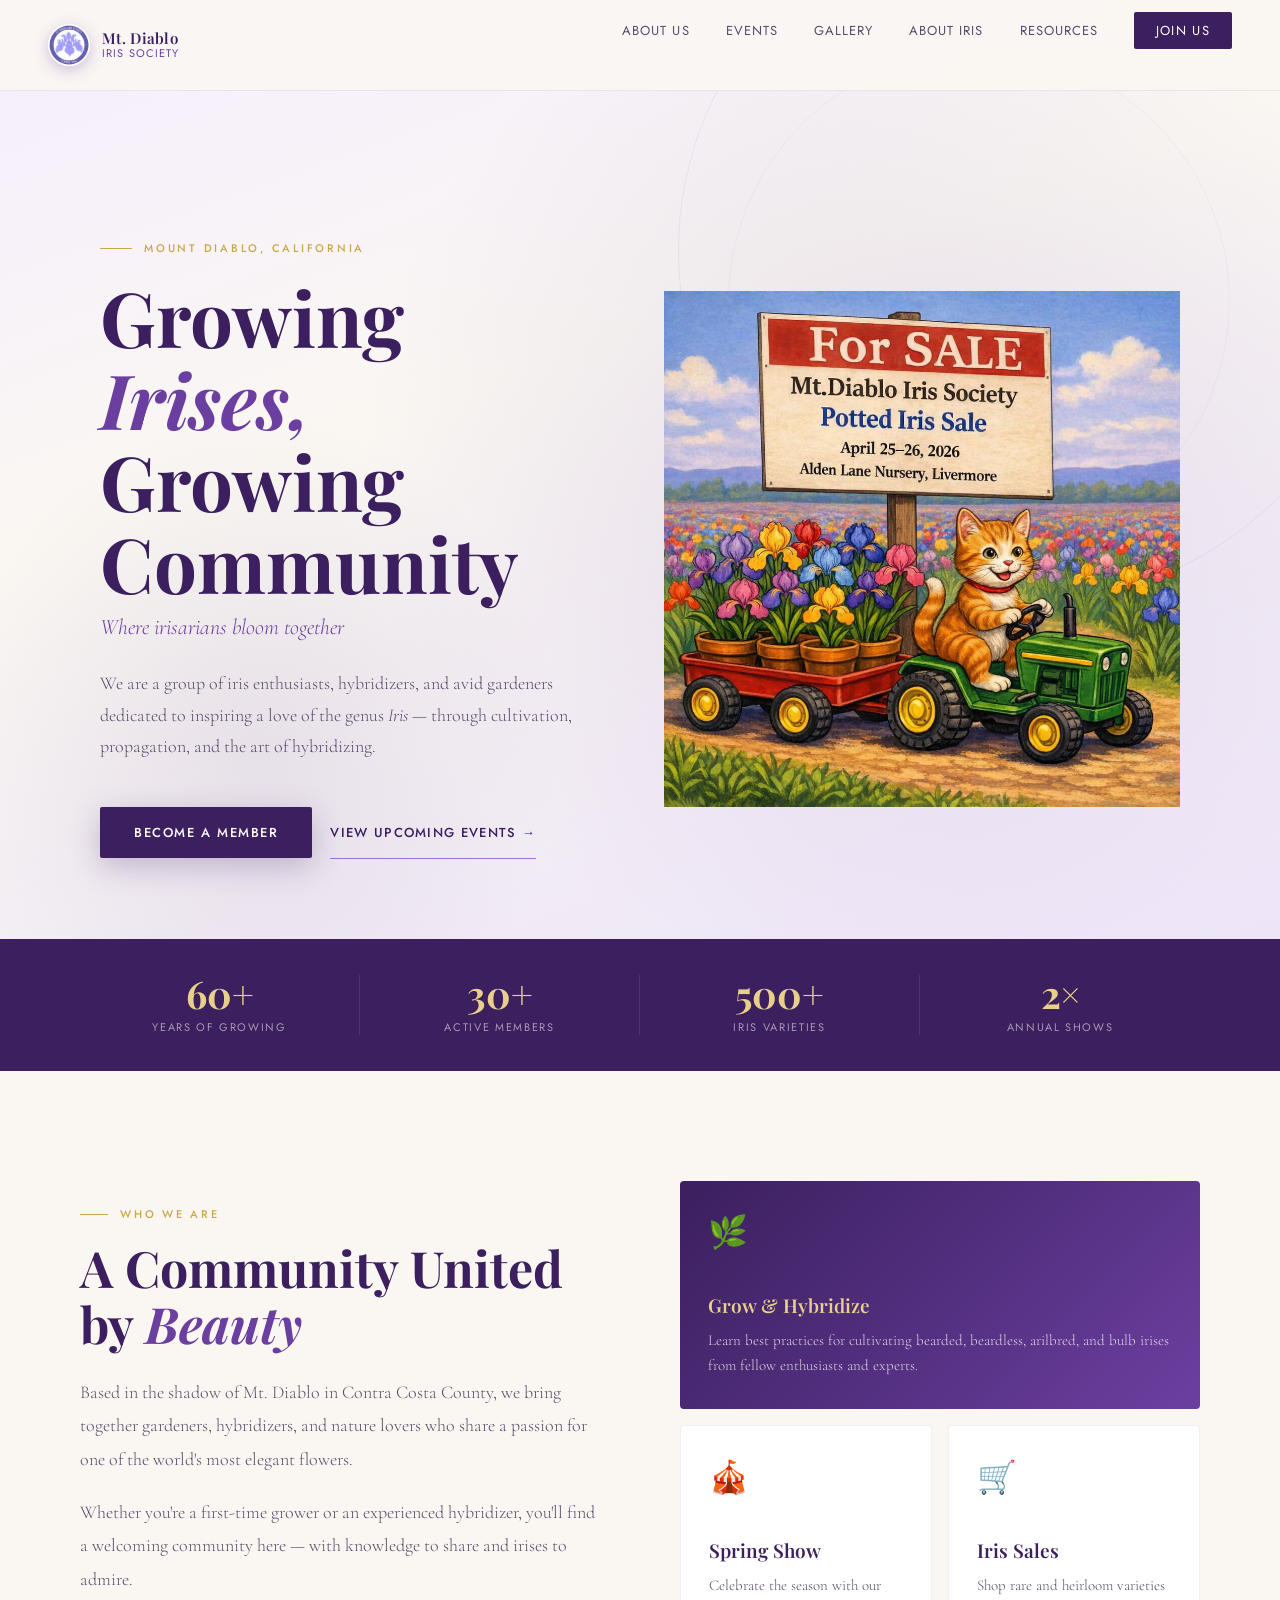
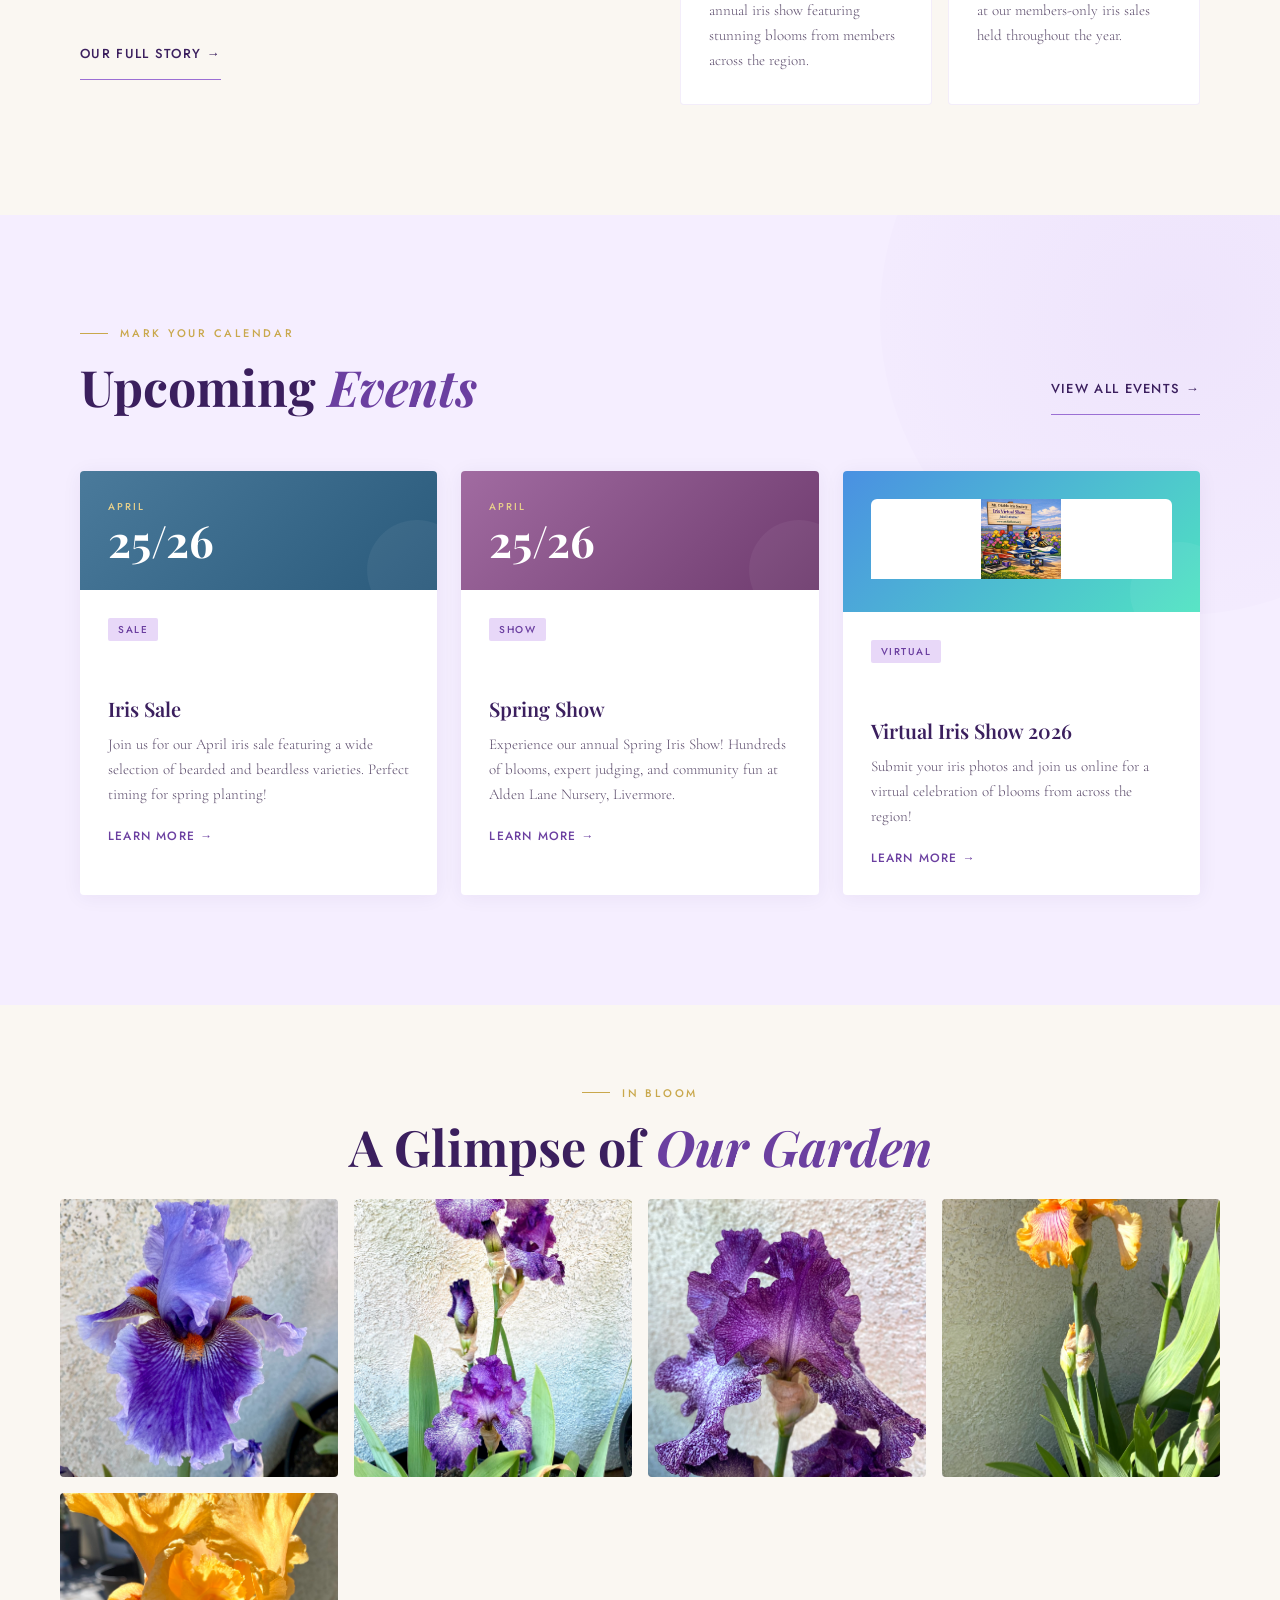
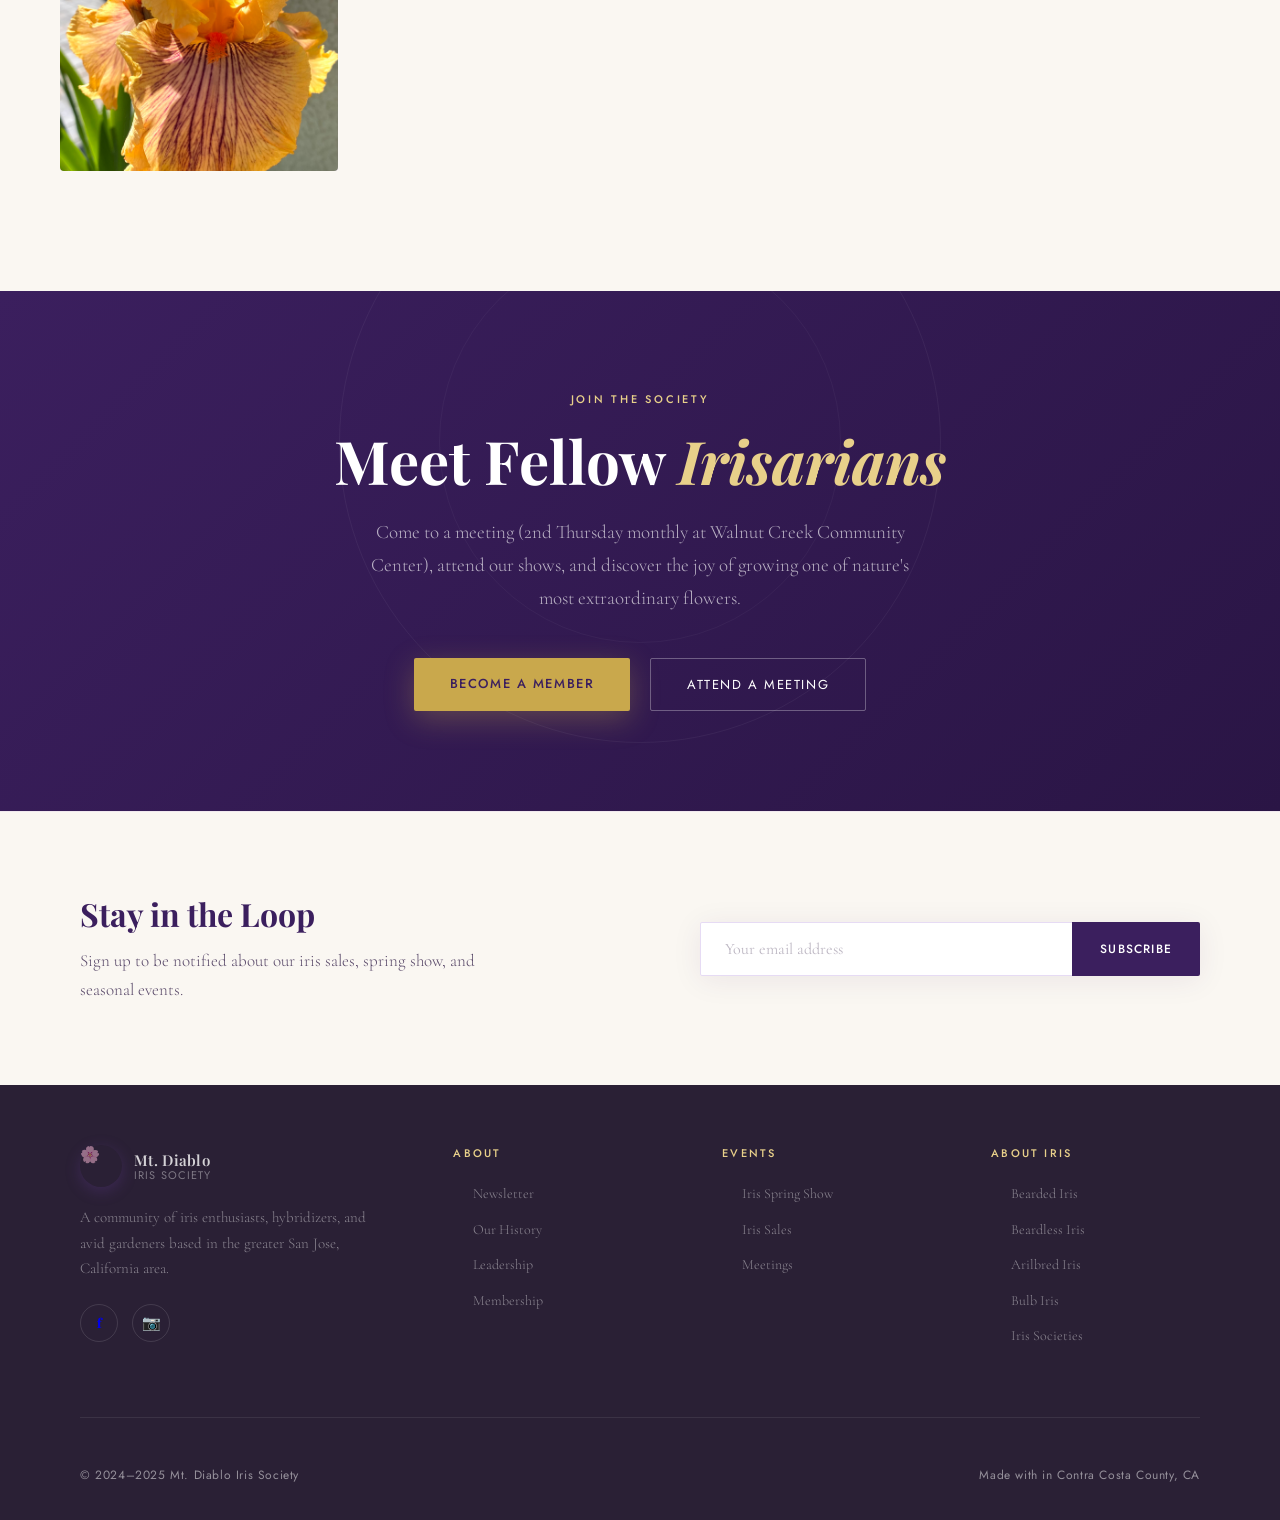
==== index.html @ 7f999c4e "fixinfg sale page" ====
<!DOCTYPE html>
<html lang="en">
<head>
<meta charset="UTF-8">
<meta name="viewport" content="width=device-width, initial-scale=1.0">
<title>Mt. Diablo Iris Society</title>
<link href="https://fonts.googleapis.com/css2?family=Playfair+Display:ital,wght@0,400;0,600;0,700;1,400;1,600&family=Cormorant+Garamond:ital,wght@0,300;0,400;0,500;1,300;1,400&family=Jost:wght@300;400;500&display=swap" rel="stylesheet">
<link rel="stylesheet" href="css/styles.css">
</head>
<body>

<!-- NAV -->
<nav>
  <a href="#" class="nav-logo">
    <img src="images/logo-flower.jpg" alt="Iris Flower" class="logo-mark">
    <div class="logo-text">
      Mt. Diablo
      <span>Iris Society</span>
    </div>
  </a>
  <ul class="nav-links">
    <li><a href="pages/about-us.html">About Us</a></li>
    <li><a href="pages/events.html">Events</a></li>
    <li><a href="pages/gallery.html">Gallery</a></li>
    <li><a href="pages/about-iris.html">About Iris</a></li>
    <li><a href="pages/resources.html">Resources</a></li>
    <li><a href="pages/about-us.html#membership" class="nav-cta">Join Us</a></li>
  </ul>
</nav>

<!-- HERO -->
<section class="hero">
  <div class="hero-bg"></div>

  <div class="hero-inner">
    <div class="hero-content">
      <div class="hero-eyebrow">Mount Diablo, California</div>

      <h1 class="hero-title">
        Growing <em>Irises,</em><br>Growing Community
      </h1>

      <p class="hero-subtitle">Where irisarians bloom together</p>

      <p class="hero-desc">
        We are a group of iris enthusiasts, hybridizers, and avid gardeners dedicated to inspiring a love of the genus <em>Iris</em> — through cultivation, propagation, and the art of hybridizing.
      </p>

      <div class="hero-actions">
        <a href="pages/about-us.html#membership" class="btn-primary">Become a Member</a>
        <a href="pages/events.html" class="btn-secondary">View Upcoming Events →</a>
      </div>
    </div>

    <!-- HERO VISUAL (correct container) -->
      <div class="hero-visual">
         <img src="images/alden.png" alt="Iris bloom">
      </div>
  </div>
</section>




<!-- STATS STRIP -->
<div class="stats-strip">
  <div class="stat-item">
    <div class="stat-number">60+</div>
    <div class="stat-label">Years of Growing</div>
  </div>
  <div class="stat-item">
    <div class="stat-number">30+</div>
    <div class="stat-label">Active Members</div>
  </div>
  <div class="stat-item">
    <div class="stat-number">500+</div>
    <div class="stat-label">Iris Varieties</div>
  </div>
  <div class="stat-item">
    <div class="stat-number">2×</div>
    <div class="stat-label">Annual Shows</div>
  </div>
</div>

<!-- WHO WE ARE -->
<section class="about-section">
  <div class="about-text reveal">
    <div class="section-eyebrow">Who We Are</div>
    <h2 class="section-title">A Community United by <em>Beauty</em></h2>
    <p class="section-body">
      Based in the shadow of Mt. Diablo in Contra Costa County, we bring together gardeners, hybridizers, and nature lovers who share a passion for one of the world's most elegant flowers.
    </p>
    <p class="section-body">
      Whether you're a first-time grower or an experienced hybridizer, you'll find a welcoming community here — with knowledge to share and irises to admire.
    </p>
    <a href="#" class="btn-secondary" style="margin-top:12px">Our Full Story →</a>
  </div>

  <div class="about-visual reveal">
    <div class="about-card-grid">
      <div class="about-card featured">
        <span class="about-card-icon">🌿</span>
        <h3>Grow & Hybridize</h3>
        <p>Learn best practices for cultivating bearded, beardless, arilbred, and bulb irises from fellow enthusiasts and experts.</p>
      </div>
      <a class="about-card" href="pages/spring-show.html" style="text-decoration:none; color:inherit;">
        <span class="about-card-icon">🎪</span>
        <h3>Spring Show</h3>
        <p>Celebrate the season with our annual iris show featuring stunning blooms from members across the region.</p>
      </a>
      <a class="about-card" href="pages/iris-sale.html" style="text-decoration:none; color:inherit;">
        <span class="about-card-icon">🛒</span>
        <h3>Iris Sales</h3>
        <p>Shop rare and heirloom varieties at our members-only iris sales held throughout the year.</p>
      </a>
    </div>
  </div>
</section>

<!-- EVENTS -->
<section class="events-section">
  <div class="events-header reveal">
    <div>
      <div class="section-eyebrow">Mark Your Calendar</div>
      <h2 class="section-title" style="margin-bottom:0">Upcoming <em>Events</em></h2>
    </div>
    <a href="#" class="btn-secondary">View All Events →</a>
  </div>

    <div class="events-grid">
      <div class="event-card reveal">
        <div class="event-header" style="background: linear-gradient(135deg, #4a7a9b, #2a5a7b)">
          <div class="event-month">April</div>
          <div class="event-date">25/26</div>
        </div>
        <div class="event-body">
          <span class="event-tag">Sale</span>
          <h3 class="event-title">Iris Sale</h3>
          <p class="event-desc">Join us for our April iris sale featuring a wide selection of bearded and beardless varieties. Perfect timing for spring planting!</p>
          <a href="pages/iris-sale-april-2026.html" class="event-link">Learn More →</a>
        </div>
      </div>
      <div class="event-card reveal">
        <div class="event-header" style="background: linear-gradient(135deg, #a16ba1, #6e3b6e)">
          <div class="event-month">April</div>
          <div class="event-date">25/26</div>
        </div>
        <div class="event-body">
          <span class="event-tag">Show</span>
          <h3 class="event-title">Spring Show</h3>
          <p class="event-desc">Experience our annual Spring Iris Show! Hundreds of blooms, expert judging, and community fun at Alden Lane Nursery, Livermore.</p>
          <a href="pages/spring-show.html" class="event-link">Learn More →</a>
        </div>
      </div>
      <div class="event-card reveal">
        <div class="event-header" style="background: linear-gradient(135deg, #4a90e2, #50e3c2)">
          <img src="images/virtual.png" alt="Virtual Iris Show" style="width:100%;height:80px;object-fit:contain;background:#fff;border-radius:6px 6px 0 0;">
        </div>
        <div class="event-body">
          <span class="event-tag">Virtual</span>
          <h3 class="event-title">Virtual Iris Show 2026</h3>
          <p class="event-desc">Submit your iris photos and join us online for a virtual celebration of blooms from across the region!</p>
          <a href="pages/virtual-iris-show-2026.html" class="event-link">Learn More →</a>
        </div>
      </div>
  </div>
</section>

<!-- GALLERY -->
<section class="gallery-section">
  <div class="gallery-header reveal">
    <div class="section-eyebrow" style="justify-content:center">In Bloom</div>
    <h2 class="section-title" style="text-align:center">A Glimpse of <em>Our Garden</em></h2>
  </div>

  <div class="gallery-grid reveal">
    <div class="gallery-item">
      <img src="images/IMG_3627.jpg" alt="Iris bloom" style="width:100%; height:100%; object-fit:cover;">
      <div class="gallery-overlay">
      </div>
    </div>
    <div class="gallery-item">
      <img src="images/IMG_3685.jpg" alt="Iris garden display" style="width:100%; height:100%; object-fit:cover;">
      <div class="gallery-overlay">
      </div>
    </div>
    <div class="gallery-item">
      <img src="images/IMG_3686.jpg" alt="Colorful iris varieties" style="width:100%; height:100%; object-fit:cover;">
      <div class="gallery-overlay">
      </div>
    </div>
    <div class="gallery-item">
      <img src="images/IMG_3721.jpg" alt="Award-winning iris" style="width:100%; height:100%; object-fit:cover;">
      <div class="gallery-overlay">
      </div>
    </div>
    <div class="gallery-item">
      <img src="images/IMG_3723.jpg" alt="Spring iris collection" style="width:100%; height:100%; object-fit:cover;">
      <div class="gallery-overlay">
      </div>
    </div>
  </div>
</section>

<!-- CTA -->
<section class="cta-section">
  <div class="cta-eyebrow">Join the Society</div>
  <h2 class="cta-title">Meet Fellow <em>Irisarians</em></h2>
  <p class="cta-desc">Come to a meeting (2nd Thursday monthly at Walnut Creek Community Center), attend our shows, and discover the joy of growing one of nature's most extraordinary flowers.</p>
  <div class="cta-actions">
    <a href="pages/about-us.html#membership" class="btn-gold">Become a Member</a>
    <a href="pages/events.html" class="btn-outline-white">Attend a Meeting</a>
  </div>
</section>

<!-- MAILING LIST -->
<div class="mailing-section reveal">
  <div class="mailing-content">
    <h2>Stay in the Loop</h2>
    <p>Sign up to be notified about our iris sales, spring show, and seasonal events.</p>
  </div>
  <div class="mailing-form">
    <input type="email" placeholder="Your email address">
    <button>Subscribe</button>
  </div>
</div>

<!-- FOOTER -->
<footer>
  <div class="footer-top">
    <div class="footer-brand">
      <div class="nav-logo" style="gap:12px;display:flex;align-items:center">
        <div class="logo-mark">🌸</div>
        <div class="logo-text" style="color:rgba(255,255,255,0.8)">
          Mt. Diablo
          <span style="color:rgba(255,255,255,0.4)">Iris Society</span>
        </div>
      </div>
      <p>A community of iris enthusiasts, hybridizers, and avid gardeners based in the greater San Jose, California area.</p>
      <div class="social-links">
        <a href="#" class="social-link">𝐟</a>
        <a href="#" class="social-link">📷</a>
      </div>
    </div>

    <div class="footer-col">
      <h4>About</h4>
      <ul>
        <li><a href="#">Newsletter</a></li>
        <li><a href="#">Our History</a></li>
        <li><a href="#">Leadership</a></li>
        <li><a href="#">Membership</a></li>
      </ul>
    </div>

    <div class="footer-col">
      <h4>Events</h4>
      <ul>
        <li><a href="#">Iris Spring Show</a></li>
        <li><a href="#">Iris Sales</a></li>
        <li><a href="#">Meetings</a></li>
      </ul>
    </div>

    <div class="footer-col">
      <h4>About Iris</h4>
      <ul>
        <li><a href="#">Bearded Iris</a></li>
        <li><a href="#">Beardless Iris</a></li>
        <li><a href="#">Arilbred Iris</a></li>
        <li><a href="#">Bulb Iris</a></li>
        <li><a href="#">Iris Societies</a></li>
      </ul>
    </div>
  </div>

  <div class="footer-bottom">
    <span>© 2024–2025 Mt. Diablo Iris Society</span>
    <span>Made with in Contra Costa County, CA</span>
  </div>
</footer>

<script src="js/scripts.js"></script>
</body>
</html>
---- css/styles.css ----
:root {
  --iris-deep: #3b1f5e;
  --iris-mid: #6b3fa0;
  --iris-light: #9b6fd4;
  --iris-pale: #e8d8f8;
  --iris-blush: #f5eeff;
  --gold: #c9a84c;
  --gold-light: #e8d08a;
  --cream: #faf7f2;
  --charcoal: #2a2035;
  --text-mid: #5a4a6a;
  --white: #ffffff;
}

* {
  margin: 0;
  padding: 0;
  box-sizing: border-box;
}

html {
  scroll-behavior: smooth;
}

body {
  font-family: 'Cormorant Garamond', serif;
  background: var(--cream);
  color: var(--charcoal);
  overflow-x: hidden;
}

/* ── NAV ── */
nav {
  position: fixed;
  top: 0;
  left: 0;
  right: 0;
  z-index: 100;
  display: flex;
  align-items: center;
  justify-content: space-between;
  padding: 18px 48px;
  background: rgba(250, 247, 242, 0.92);
  backdrop-filter: blur(12px);
  border-bottom: 1px solid rgba(155, 111, 212, 0.15);
  transition: all 0.3s ease;
}

.nav-logo {
  display: flex;
  align-items: center;
  gap: 12px;
  text-decoration: none;
}

.logo-mark {
  width: 42px;
  height: 42px;
  border-radius: 50%;
  object-fit: cover;
  box-shadow: 0 4px 15px rgba(107, 63, 160, 0.3);
}

.logo-text {
  font-family: 'Playfair Display', serif;
  font-size: 15px;
  font-weight: 600;
  color: var(--iris-deep);
  line-height: 1.2;
  letter-spacing: 0.02em;
}

.logo-text span {
  display: block;
  font-size: 11px;
  font-weight: 400;
  font-family: 'Jost', sans-serif;
  color: var(--iris-mid);
  letter-spacing: 0.1em;
  text-transform: uppercase;
}

.nav-links {
  display: flex;
  list-style: none;
  gap: 36px;
}

.nav-links a {
  font-family: 'Jost', sans-serif;
  font-size: 13px;
  font-weight: 400;
  letter-spacing: 0.08em;
  text-transform: uppercase;
  color: var(--text-mid);
  text-decoration: none;
  position: relative;
  transition: color 0.3s;
}

.nav-links a::after {
  content: '';
  position: absolute;
  bottom: -4px;
  left: 0;
  width: 0;
  height: 1px;
  background: var(--gold);
  transition: width 0.3s;
}

.nav-links a:hover {
  color: var(--iris-deep);
}

.nav-links a:hover::after {
  width: 100%;
}

.nav-cta {
  background: var(--iris-deep);
  color: var(--white) !important;
  padding: 9px 22px;
  border-radius: 2px;
  letter-spacing: 0.1em !important;
  transition: background 0.3s !important;
}

.nav-cta:hover {
  background: var(--iris-mid) !important;
}

.nav-cta::after {
  display: none !important;
}

/* ── HERO ── */
.hero {
  min-height: 100vh;
  position: relative;
  display: flex;
  align-items: center;
  justify-content: center;
  overflow: hidden;
}

/* Background gradients + decorative circles */
.hero-bg {
  position: absolute;
  inset: 0;
  background:
    radial-gradient(ellipse 60% 80% at 70% 50%, rgba(107, 63, 160, 0.12) 0%, transparent 70%),
    radial-gradient(ellipse 40% 60% at 20% 80%, rgba(59, 31, 94, 0.08) 0%, transparent 60%),
    linear-gradient(160deg, #f5eeff 0%, #faf7f2 40%, #ede4f8 100%);
}

.hero-bg::before,
.hero-bg::after {
  content: '';
  position: absolute;
  border-radius: 50%;
  border: 1px solid rgba(155, 111, 212, 0.12);
}

.hero-bg::before {
  top: -100px;
  right: -100px;
  width: 700px;
  height: 700px;
}

.hero-bg::after {
  top: 50px;
  right: 50px;
  width: 500px;
  height: 500px;
  border-color: rgba(155, 111, 212, 0.08);
}

/* Main layout wrapper */
.hero-inner {
  position: relative;
  z-index: 2;
  display: flex;
  align-items: center;
  justify-content: space-between;
  gap: 48px;
  max-width: 1200px;
  width: 100%;
  padding: 120px 60px 80px;
  margin: 0 auto;
}

/* Left column */
.hero-content {
  flex: 1;
  max-width: 640px;
  animation: fadeSlideUp 1s ease forwards;
}

/* Eyebrow */
.hero-eyebrow {
  font-family: 'Jost', sans-serif;
  font-size: 11px;
  font-weight: 500;
  letter-spacing: 0.25em;
  text-transform: uppercase;
  color: var(--gold);
  margin-bottom: 20px;
  display: flex;
  align-items: center;
  gap: 12px;
  opacity: 0;
  animation: fadeSlideUp 0.8s ease 0.2s forwards;
}

.hero-eyebrow::before {
  content: '';
  width: 32px;
  height: 1px;
  background: var(--gold);
}

/* Title */
.hero-title {
  font-family: 'Playfair Display', serif;
  font-size: clamp(44px, 6vw, 76px);
  font-weight: 700;
  line-height: 1.08;
  color: var(--iris-deep);
  margin-bottom: 10px;
  opacity: 0;
  animation: fadeSlideUp 0.8s ease 0.35s forwards;
}

.hero-title em {
  color: var(--iris-mid);
  font-style: italic;
}

/* Subtitle */
.hero-subtitle {
  font-size: 22px;
  font-weight: 300;
  font-style: italic;
  color: var(--iris-mid);
  margin-bottom: 28px;
  opacity: 0;
  animation: fadeSlideUp 0.8s ease 0.5s forwards;
}

/* Description */
.hero-desc {
  font-size: 18px;
  line-height: 1.75;
  color: var(--text-mid);
  max-width: 520px;
  margin-bottom: 44px;
  font-weight: 300;
  opacity: 0;
  animation: fadeSlideUp 0.8s ease 0.65s forwards;
}

/* Buttons */
.hero-actions {
  display: flex;
  gap: 18px;
  align-items: center;
  opacity: 0;
  animation: fadeSlideUp 0.8s ease 0.8s forwards;
}

/* Right column (image) */
.hero-visual {
  flex: 1;              /* makes right side equal to left side */
  max-width: none;      /* removes the 280px limit */
  overflow: hidden;
  display: flex;
  justify-content: center;
  align-items: center;
  height: 100%;
}
.hero {
  padding-top: 120px; /* gives breathing room below the fixed nav */
}


.hero-visual img {
  width: 100%;
  height: 100%;
  display: block;
  border-radius: 0;
  box-shadow: 0 4px 15px rgba(107, 63, 160, 0.3);
  object-fit: cover; 
}

/* ── RESPONSIVE ── */
@media (max-width: 1024px) {
  .hero-inner {
    padding: 100px 40px 60px;
    gap: 36px;
  }
}

@media (max-width: 800px) {
  .hero-inner {
    flex-direction: column;
    text-align: center;
    padding: 100px 32px 60px;
  }

  .hero-visual {
    margin-top: 20px;
  }
}

@media (max-width: 768px) {
  .hero-visual {
    display: none;
  }
}


.btn-primary {
  display: inline-flex;
  align-items: center;
  gap: 10px;
  background: var(--iris-deep);
  color: var(--white);
  text-decoration: none;
  font-family: 'Jost', sans-serif;
  font-size: 13px;
  font-weight: 500;
  letter-spacing: 0.12em;
  text-transform: uppercase;
  padding: 16px 34px;
  border-radius: 2px;
  transition: all 0.3s;
  box-shadow: 0 8px 30px rgba(59, 31, 94, 0.25);
}

.btn-primary:hover {
  background: var(--iris-mid);
  transform: translateY(-2px);
  box-shadow: 0 12px 40px rgba(59, 31, 94, 0.35);
}

.btn-secondary {
  display: inline-flex;
  align-items: center;
  gap: 8px;
  color: var(--iris-deep);
  text-decoration: none;
  font-family: 'Jost', sans-serif;
  font-size: 13px;
  font-weight: 500;
  letter-spacing: 0.1em;
  text-transform: uppercase;
  padding: 16px 0;
  border-bottom: 1px solid var(--iris-light);
  transition: all 0.3s;
}

.btn-secondary:hover {
  color: var(--iris-mid);
  border-bottom-color: var(--iris-mid);
  gap: 14px;
}





.iris-illustration {
  position: relative;
  width: 420px;
  height: 520px;
}

/* Large decorative iris petals using CSS */
.petal {
  position: absolute;
  border-radius: 50% 50% 50% 50% / 60% 60% 40% 40%;
  transform-origin: bottom center;
}

.petal-1 {
  width: 120px;
  height: 180px;
  background: linear-gradient(160deg, #b87fd4 0%, #7b3fa8 60%, #4a1f6e 100%);
  top: 80px;
  left: 150px;
  transform: rotate(-20deg);
  opacity: 0.9;
  box-shadow: inset -10px -20px 30px rgba(0, 0, 0, 0.15);
}

.petal-2 {
  width: 120px;
  height: 180px;
  background: linear-gradient(160deg, #c490e0 0%, #8b50b8 60%, #5a2f7e 100%);
  top: 80px;
  left: 190px;
  transform: rotate(20deg);
  opacity: 0.9;
  box-shadow: inset 10px -20px 30px rgba(0, 0, 0, 0.15);
}

.petal-3 {
  width: 130px;
  height: 190px;
  background: linear-gradient(150deg, #d4a8ec 0%, #9b60c8 50%, #6b3fa0 100%);
  top: 60px;
  left: 170px;
  opacity: 0.95;
  box-shadow: inset 0 -25px 35px rgba(0, 0, 0, 0.12);
}

/* Falls (lower petals) */
.fall-1 {
  width: 100px;
  height: 160px;
  background: linear-gradient(160deg, #9b6fd4 0%, #6b3fa0 50%, #3b1f5e 100%);
  top: 230px;
  left: 120px;
  transform: rotate(-40deg);
  border-radius: 50% 50% 60% 40% / 40% 40% 70% 60%;
  opacity: 0.85;
}

.fall-2 {
  width: 100px;
  height: 160px;
  background: linear-gradient(160deg, #9b6fd4 0%, #6b3fa0 50%, #3b1f5e 100%);
  top: 230px;
  left: 240px;
  transform: rotate(40deg);
  border-radius: 50% 50% 60% 40% / 40% 40% 70% 60%;
  opacity: 0.85;
}

.fall-3 {
  width: 110px;
  height: 170px;
  background: linear-gradient(170deg, #a87de0 0%, #7b4fb0 50%, #4b2f80 100%);
  top: 250px;
  left: 175px;
  border-radius: 50% 50% 60% 40% / 40% 40% 75% 65%;
  opacity: 0.88;
}

/* Stem */
.stem {
  position: absolute;
  width: 6px;
  height: 180px;
  background: linear-gradient(to bottom, #5a8a3a, #3a6a1a);
  bottom: 30px;
  left: 222px;
  border-radius: 3px;
}

.stem::before {
  content: '';
  position: absolute;
  width: 50px;
  height: 6px;
  background: linear-gradient(to right, #5a8a3a, #4a7a2a);
  top: 40px;
  left: -20px;
  border-radius: 3px;
  transform: rotate(-20deg);
  transform-origin: right center;
}

/* Beard (yellow stripe) */
.beard {
  position: absolute;
  width: 14px;
  height: 50px;
  background: linear-gradient(to bottom, #f0d060, #c9a020);
  top: 280px;
  left: 220px;
  border-radius: 7px;
  opacity: 0.9;
}

/* Large faded background circle */
.iris-bg-circle {
  position: absolute;
  width: 380px;
  height: 380px;
  border-radius: 50%;
  background: radial-gradient(ellipse, rgba(155, 111, 212, 0.1) 0%, transparent 70%);
  top: 60px;
  left: 30px;
}

/* Floating small iris accents */
.iris-accent {
  position: absolute;
  opacity: 0.3;
}

.iris-accent-1 {
  top: 40px;
  right: 80px;
  width: 50px;
  height: 70px;
  background: radial-gradient(ellipse, var(--iris-light), transparent);
  border-radius: 50%;
}

.iris-accent-2 {
  bottom: 80px;
  right: 60px;
  width: 35px;
  height: 50px;
  background: radial-gradient(ellipse, var(--gold-light), transparent);
  border-radius: 50%;
}

/* ── STATS STRIP ── */
.stats-strip {
  background: var(--iris-deep);
  padding: 36px 80px;
  display: grid;
  grid-template-columns: repeat(4, 1fr);
  gap: 0;
}

.stat-item {
  text-align: center;
  padding: 0 24px;
  border-right: 1px solid rgba(255, 255, 255, 0.1);
  opacity: 0;
  animation: fadeSlideUp 0.8s ease forwards;
}

.stat-item:last-child {
  border-right: none;
}

.stat-item:nth-child(1) {
  animation-delay: 0.1s;
}

.stat-item:nth-child(2) {
  animation-delay: 0.2s;
}

.stat-item:nth-child(3) {
  animation-delay: 0.3s;
}

.stat-item:nth-child(4) {
  animation-delay: 0.4s;
}

.stat-number {
  font-family: 'Playfair Display', serif;
  font-size: 38px;
  font-weight: 700;
  color: var(--gold-light);
  line-height: 1;
  margin-bottom: 6px;
}

.stat-label {
  font-family: 'Jost', sans-serif;
  font-size: 11px;
  font-weight: 400;
  letter-spacing: 0.15em;
  text-transform: uppercase;
  color: rgba(255, 255, 255, 0.55);
}

/* ── WHO WE ARE ── */
.about-section {
  padding: 110px 80px;
  display: grid;
  grid-template-columns: 1fr 1fr;
  gap: 80px;
  align-items: center;
  max-width: 1400px;
  margin: 0 auto;
}

.section-eyebrow {
  font-family: 'Jost', sans-serif;
  font-size: 11px;
  font-weight: 500;
  letter-spacing: 0.25em;
  text-transform: uppercase;
  color: var(--gold);
  margin-bottom: 18px;
  display: flex;
  align-items: center;
  gap: 12px;
}

.section-eyebrow::before {
  content: '';
  width: 28px;
  height: 1px;
  background: var(--gold);
}

.section-title {
  font-family: 'Playfair Display', serif;
  font-size: clamp(32px, 4vw, 50px);
  font-weight: 700;
  line-height: 1.12;
  color: var(--iris-deep);
  margin-bottom: 24px;
}

.section-title em {
  font-style: italic;
  color: var(--iris-mid);
}

.section-body {
  font-size: 18px;
  line-height: 1.85;
  color: var(--text-mid);
  font-weight: 300;
  margin-bottom: 20px;
}

h3 {
  font-size: 20px;
  font-weight: 600;
  color: var(--text-dark);
  margin-top: 40px;
  margin-bottom: 16px;
}

ul {
  margin-bottom: 20px;
  padding-left: 20px;
}

ul li {
  margin-bottom: 8px;
  line-height: 1.6;
  color: var(--text-mid);
}

.about-visual {
  position: relative;
}

.about-card-grid {
  display: grid;
  grid-template-columns: 1fr 1fr;
  gap: 16px;
}

.about-card {
  background: var(--white);
  border-radius: 4px;
  padding: 32px 28px;
  border: 1px solid rgba(155, 111, 212, 0.12);
  transition: all 0.3s;
  position: relative;
  overflow: hidden;
}

.about-card::before {
  content: '';
  position: absolute;
  top: 0;
  left: 0;
  right: 0;
  height: 3px;
  background: linear-gradient(to right, var(--iris-mid), var(--iris-light));
  transform: scaleX(0);
  transform-origin: left;
  transition: transform 0.3s;
}

.about-card:hover {
  box-shadow: 0 12px 40px rgba(107, 63, 160, 0.12);
  transform: translateY(-4px);
}

.about-card:hover::before {
  transform: scaleX(1);
}

.about-card-icon {
  font-size: 32px;
  margin-bottom: 14px;
  display: block;
}

.about-card h3 {
  font-family: 'Playfair Display', serif;
  font-size: 19px;
  font-weight: 600;
  color: var(--iris-deep);
  margin-bottom: 10px;
}

.about-card p {
  font-size: 15px;
  line-height: 1.65;
  color: var(--text-mid);
  font-weight: 300;
}

.about-card.featured {
  grid-column: span 2;
  background: linear-gradient(135deg, var(--iris-deep) 0%, var(--iris-mid) 100%);
  color: var(--white);
  border: none;
}

.about-card.featured h3 {
  color: var(--gold-light);
}

.about-card.featured p {
  color: rgba(255, 255, 255, 0.8);
}

.about-card.featured::before {
  background: var(--gold);
}

/* ── EVENTS ── */
.events-section {
  background: var(--iris-blush);
  padding: 110px 80px;
  position: relative;
  overflow: hidden;
}

.events-section::before {
  content: '';
  position: absolute;
  top: -200px;
  right: -200px;
  width: 600px;
  height: 600px;
  border-radius: 50%;
  background: radial-gradient(ellipse, rgba(155, 111, 212, 0.08), transparent);
}

.events-header {
  display: flex;
  justify-content: space-between;
  align-items: flex-end;
  margin-bottom: 56px;
  max-width: 1240px;
  margin-left: auto;
  margin-right: auto;
}

.events-grid {
  display: grid;
  grid-template-columns: repeat(3, 1fr);
  gap: 24px;
  max-width: 1240px;
  margin: 0 auto;
}

.event-card {
  background: var(--white);
  border-radius: 4px;
  overflow: hidden;
  transition: all 0.3s;
  box-shadow: 0 2px 20px rgba(59, 31, 94, 0.06);
}

.event-card:hover {
  box-shadow: 0 16px 50px rgba(59, 31, 94, 0.14);
  transform: translateY(-6px);
}

.event-header {
  background: linear-gradient(135deg, var(--iris-deep), var(--iris-mid));
  padding: 28px;
  position: relative;
  overflow: hidden;
}

.event-header::after {
  content: '';
  position: absolute;
  bottom: -30px;
  right: -30px;
  width: 100px;
  height: 100px;
  border-radius: 50%;
  background: rgba(255, 255, 255, 0.05);
}

.event-month {
  font-family: 'Jost', sans-serif;
  font-size: 10px;
  font-weight: 500;
  letter-spacing: 0.2em;
  text-transform: uppercase;
  color: var(--gold-light);
  margin-bottom: 4px;
}

.event-date {
  font-family: 'Playfair Display', serif;
  font-size: 44px;
  font-weight: 700;
  color: var(--white);
  line-height: 1;
}

.event-body {
  padding: 28px;
}

.event-tag {
  display: inline-block;
  font-family: 'Jost', sans-serif;
  font-size: 10px;
  font-weight: 500;
  letter-spacing: 0.15em;
  text-transform: uppercase;
  color: var(--iris-mid);
  background: var(--iris-pale);
  padding: 4px 10px;
  border-radius: 2px;
  margin-bottom: 14px;
}

.event-title {
  font-family: 'Playfair Display', serif;
  font-size: 21px;
  font-weight: 600;
  color: var(--iris-deep);
  margin-bottom: 10px;
}

.event-desc {
  font-size: 15px;
  line-height: 1.65;
  color: var(--text-mid);
  font-weight: 300;
  margin-bottom: 20px;
}

.event-link {
  font-family: 'Jost', sans-serif;
  font-size: 12px;
  font-weight: 500;
  letter-spacing: 0.1em;
  text-transform: uppercase;
  color: var(--iris-mid);
  text-decoration: none;
  display: flex;
  align-items: center;
  gap: 8px;
  transition: gap 0.3s, color 0.3s;
}

.event-link:hover {
  color: var(--iris-deep);
  gap: 14px;
}

/* ── GALLERY STRIP ── */
.gallery-section {
  padding: 80px 60px;
  max-width: 1400px;
  margin: 0 auto;
}

.gallery-category {
  font-family: 'Playfair Display', serif;
  font-size: 28px;
  font-weight: 600;
  color: var(--iris-deep);
  margin-bottom: 40px;
  padding-bottom: 16px;
  border-bottom: 2px solid var(--gold);
}

.gallery-grid {
  display: grid;
  grid-template-columns: repeat(auto-fill, minmax(240px, 1fr));
  gap: 16px;
  margin-bottom: 40px;
}

.gallery-item {
  position: relative;
  border-radius: 4px;
  overflow: hidden;
  aspect-ratio: 1/1;
  cursor: pointer;
  transition: transform 0.3s ease;
  background: var(--iris-pale);
}

.gallery-item:hover {
  transform: translateY(-8px);
}

.gallery-item img {
  width: 100%;
  height: 100%;
  object-fit: cover;
  transition: transform 0.4s ease;
}

.gallery-item:hover img {
  transform: scale(1.08);
}

.gallery-metadata {
  position: absolute;
  bottom: 0;
  left: 0;
  right: 0;
  padding: 20px 16px;
  background: linear-gradient(
    to top,
    rgba(59, 31, 94, 0.9) 0%,
    rgba(59, 31, 94, 0.6) 60%,
    transparent 100%
  );
  color: var(--white);
  display: flex;
  flex-direction: column;
  gap: 6px;
  transform: translateY(16px);
  opacity: 0;
  transition: all 0.3s ease;
}

.gallery-item:hover .gallery-metadata {
  transform: translateY(0);
  opacity: 1;
}

.iris-class {
  font-family: 'Jost', sans-serif;
  font-size: 10px;
  font-weight: 600;
  letter-spacing: 0.1em;
  text-transform: uppercase;
  color: var(--gold-light);
}

.gallery-metadata h4 {
  font-family: 'Playfair Display', serif;
  font-size: 16px;
  font-weight: 600;
  margin: 0;
  color: var(--white);
  line-height: 1.2;
}

.gallery-label {
  font-family: 'Playfair Display', serif;
  font-size: 16px;
  font-style: italic;
  color: var(--white);
}

/* ── IRIS TYPE CARDS ── */
.iris-types-grid {
  display: grid;
  grid-template-columns: repeat(auto-fit, minmax(280px, 1fr));
  gap: 24px;
  margin: 40px 0 60px;
}

.iris-type-card {
  background: var(--white);
  border-radius: 6px;
  padding: 32px 24px;
  border-left: 4px solid var(--iris-mid);
  transition: all 0.3s ease;
  box-shadow: 0 4px 15px rgba(107, 63, 160, 0.08);
}

.iris-type-card:hover {
  transform: translateY(-6px);
  box-shadow: 0 8px 25px rgba(107, 63, 160, 0.15);
  border-left-color: var(--gold);
}

.iris-type-card h3 {
  font-family: 'Playfair Display', serif;
  font-size: 20px;
  font-weight: 600;
  color: var(--iris-deep);
  margin: 0 0 16px;
  padding-bottom: 12px;
  border-bottom: 1px solid var(--iris-pale);
}

.iris-type-card p {
  font-family: 'Cormorant Garamond', serif;
  font-size: 16px;
  color: var(--text-mid);
  line-height: 1.75;
  margin: 16px 0;
}

.hardiness-info {
  font-family: 'Jost', sans-serif;
  font-size: 13px;
  font-weight: 500;
  letter-spacing: 0.05em;
  color: var(--iris-mid);
  padding: 12px 16px;
  background: var(--iris-blush);
  border-radius: 4px;
  margin-top: 16px !important;
}

.iris-growing-note {
  background: linear-gradient(135deg, rgba(107, 63, 160, 0.05) 0%, rgba(155, 111, 212, 0.05) 100%);
  border-left: 4px solid var(--gold);
  border-radius: 4px;
  padding: 24px;
  margin: 40px 0;
}

.iris-growing-note p {
  font-family: 'Cormorant Garamond', serif;
  font-size: 16px;
  color: var(--charcoal);
  line-height: 1.75;
  margin: 0;
}

/* ── EVENTS ── */
.events-intro {
  max-width: 1200px;
  margin: 0 auto 80px;
  padding: 0 60px;
}

.events-intro h2 {
  font-family: 'Playfair Display', serif;
  font-size: 42px;
  font-weight: 600;
  color: var(--iris-deep);
  margin-bottom: 20px;
}

.events-intro p {
  font-family: 'Cormorant Garamond', serif;
  font-size: 18px;
  color: var(--text-mid);
  line-height: 1.8;
  max-width: 700px;
}

.events-list {
  max-width: 1200px;
  margin: 0 auto;
  padding: 0 60px;
  display: flex;
  flex-direction: column;
  gap: 0;
}

.event-row {
  display: grid;
  grid-template-columns: 120px 1fr 280px;
  gap: 40px;
  align-items: start;
  padding: 48px 0;
  border-top: 2px solid var(--charcoal);
  border-bottom: 0;
}

.event-row:first-child {
  border-top: 2px solid var(--charcoal);
}

.event-row:last-child {
  border-bottom: 2px solid var(--charcoal);
}

.event-row:hover {
  background-color: transparent;
}

.event-date-col {
  font-family: 'Playfair Display', serif;
  font-size: 16px;
  font-weight: 600;
  color: var(--iris-deep);
  text-transform: capitalize;
}

.event-details-col {
  display: flex;
  flex-direction: column;
  gap: 8px;
}

.event-title {
  font-family: 'Playfair Display', serif;
  font-size: 20px;
  font-weight: 600;
  color: var(--iris-deep);
}

.event-topic {
  font-family: 'Cormorant Garamond', serif;
  font-size: 16px;
  color: var(--text-mid);
  font-style: italic;
}

.event-speaker {
  font-family: 'Cormorant Garamond', serif;
  font-size: 16px;
  color: var(--charcoal);
}

.event-location {
  font-family: 'Cormorant Garamond', serif;
  font-size: 16px;
  font-weight: 600;
  color: var(--iris-mid);
}

.event-address {
  font-family: 'Cormorant Garamond', serif;
  font-size: 15px;
  color: var(--text-mid);
}

.event-admission {
  font-family: 'Cormorant Garamond', serif;
  font-size: 15px;
  color: var(--text-mid);
  font-style: italic;
}

.event-time-col {
  display: flex;
  flex-direction: column;
  gap: 6px;
  text-align: right;
}

.event-time {
  font-family: 'Playfair Display', serif;
  font-size: 16px;
  font-weight: 600;
  color: var(--iris-deep);
}

.event-note {
  font-family: 'Cormorant Garamond', serif;
  font-size: 15px;
  color: var(--text-mid);
}

.event-time {
  font-family: 'Playfair Display', serif;
  font-size: 16px;
  font-weight: 600;
  color: var(--iris-deep);
}

.event-note {
  font-family: 'Cormorant Garamond', serif;
  font-size: 14px;
  color: var(--text-mid);
}

/* Decorative iris SVG shapes */
.iris-shape {
  position: absolute;
  top: 50%;
  left: 50%;
  transform: translate(-50%, -50%);
  opacity: 0.15;
}

/* ── JOIN/CTA ── */
.cta-section {
  background: linear-gradient(135deg, var(--iris-deep) 0%, #2a1545 100%);
  padding: 100px 80px;
  text-align: center;
  position: relative;
  overflow: hidden;
}

.cta-section::before {
  content: '';
  position: absolute;
  top: -150px;
  left: 50%;
  transform: translateX(-50%);
  width: 600px;
  height: 600px;
  border-radius: 50%;
  border: 1px solid rgba(255, 255, 255, 0.05);
}

.cta-section::after {
  content: '';
  position: absolute;
  top: -50px;
  left: 50%;
  transform: translateX(-50%);
  width: 400px;
  height: 400px;
  border-radius: 50%;
  border: 1px solid rgba(255, 255, 255, 0.04);
}

.cta-eyebrow {
  font-family: 'Jost', sans-serif;
  font-size: 11px;
  font-weight: 500;
  letter-spacing: 0.25em;
  text-transform: uppercase;
  color: var(--gold-light);
  margin-bottom: 20px;
  position: relative;
}

.cta-title {
  font-family: 'Playfair Display', serif;
  font-size: clamp(36px, 5vw, 60px);
  font-weight: 700;
  color: var(--white);
  margin-bottom: 22px;
  line-height: 1.1;
  position: relative;
}

.cta-title em {
  color: var(--gold-light);
  font-style: italic;
}

.cta-desc {
  font-size: 19px;
  line-height: 1.75;
  color: rgba(255, 255, 255, 0.65);
  max-width: 560px;
  margin: 0 auto 44px;
  font-weight: 300;
  position: relative;
}

.cta-actions {
  display: flex;
  gap: 20px;
  justify-content: center;
  position: relative;
}

.btn-gold {
  background: var(--gold);
  color: var(--iris-deep);
  text-decoration: none;
  font-family: 'Jost', sans-serif;
  font-size: 13px;
  font-weight: 500;
  letter-spacing: 0.12em;
  text-transform: uppercase;
  padding: 16px 36px;
  border-radius: 2px;
  transition: all 0.3s;
  box-shadow: 0 8px 30px rgba(201, 168, 76, 0.3);
}

.btn-gold:hover {
  background: var(--gold-light);
  transform: translateY(-2px);
  box-shadow: 0 12px 40px rgba(201, 168, 76, 0.4);
}

.btn-outline-white {
  border: 1px solid rgba(255, 255, 255, 0.3);
  color: var(--white);
  text-decoration: none;
  font-family: 'Jost', sans-serif;
  font-size: 13px;
  font-weight: 400;
  letter-spacing: 0.12em;
  text-transform: uppercase;
  padding: 16px 36px;
  border-radius: 2px;
  transition: all 0.3s;
}

.btn-outline-white:hover {
  background: rgba(255, 255, 255, 0.08);
  border-color: rgba(255, 255, 255, 0.5);
}

/* ── MAILING LIST ── */
.mailing-section {
  padding: 80px;
  background: var(--cream);
  display: flex;
  align-items: center;
  justify-content: space-between;
  gap: 60px;
  border-top: 1px solid rgba(155, 111, 212, 0.1);
  max-width: 1400px;
  margin: 0 auto;
}

.mailing-content {
  max-width: 420px;
}

.mailing-content h2 {
  font-family: 'Playfair Display', serif;
  font-size: 32px;
  font-weight: 700;
  color: var(--iris-deep);
  margin-bottom: 12px;
}

.mailing-content p {
  font-size: 17px;
  line-height: 1.7;
  color: var(--text-mid);
  font-weight: 300;
}

.mailing-form {
  display: flex;
  gap: 0;
  flex: 1;
  max-width: 500px;
  box-shadow: 0 4px 30px rgba(59, 31, 94, 0.08);
}

.mailing-form input {
  flex: 1;
  padding: 16px 24px;
  border: 1px solid rgba(155, 111, 212, 0.25);
  border-right: none;
  border-radius: 2px 0 0 2px;
  font-family: 'Cormorant Garamond', serif;
  font-size: 16px;
  color: var(--charcoal);
  background: var(--white);
  outline: none;
  transition: border-color 0.3s;
}

.mailing-form input:focus {
  border-color: var(--iris-mid);
}

.mailing-form input::placeholder {
  color: rgba(90, 74, 106, 0.4);
}

.mailing-form button {
  background: var(--iris-deep);
  color: var(--white);
  border: none;
  padding: 16px 28px;
  font-family: 'Jost', sans-serif;
  font-size: 12px;
  font-weight: 500;
  letter-spacing: 0.1em;
  text-transform: uppercase;
  cursor: pointer;
  border-radius: 0 2px 2px 0;
  transition: background 0.3s;
  white-space: nowrap;
}

.mailing-form button:hover {
  background: var(--iris-mid);
}

/* ── FOOTER ── */
footer {
  background: var(--charcoal);
  padding: 60px 80px 36px;
  color: rgba(255, 255, 255, 0.5);
}

.footer-top {
  display: grid;
  grid-template-columns: 1.5fr 1fr 1fr 1fr;
  gap: 60px;
  margin-bottom: 48px;
  padding-bottom: 48px;
  border-bottom: 1px solid rgba(255, 255, 255, 0.08);
}

.footer-brand p {
  font-size: 15px;
  line-height: 1.7;
  color: rgba(255, 255, 255, 0.45);
  margin-top: 18px;
  font-weight: 300;
}

.footer-col h4 {
  font-family: 'Jost', sans-serif;
  font-size: 11px;
  font-weight: 500;
  letter-spacing: 0.2em;
  text-transform: uppercase;
  color: var(--gold-light);
  margin-bottom: 20px;
}

.footer-col ul {
  list-style: none;
}

.footer-col ul li {
  margin-bottom: 10px;
}

.footer-col ul a {
  font-size: 14px;
  color: rgba(255, 255, 255, 0.45);
  text-decoration: none;
  transition: color 0.3s;
  font-weight: 300;
}

.footer-col ul a:hover {
  color: rgba(255, 255, 255, 0.8);
}

.social-links {
  display: flex;
  gap: 14px;
  margin-top: 22px;
}

.social-link {
  width: 38px;
  height: 38px;
  border-radius: 50%;
  border: 1px solid rgba(255, 255, 255, 0.12);
  display: flex;
  align-items: center;
  justify-content: center;
  font-size: 15px;
  text-decoration: none;
  transition: all 0.3s;
}

.social-link:hover {
  background: rgba(155, 111, 212, 0.2);
  border-color: var(--iris-light);
}

.footer-bottom {
  display: flex;
  justify-content: space-between;
  align-items: center;
  font-family: 'Jost', sans-serif;
  font-size: 12px;
  letter-spacing: 0.05em;
}

/* ── ANIMATIONS ── */
@keyframes fadeSlideUp {
  from {
    opacity: 0;
    transform: translateY(24px);
  }
  to {
    opacity: 1;
    transform: translateY(0);
  }
}

@keyframes fadeIn {
  from {
    opacity: 0;
  }
  to {
    opacity: 1;
  }
}

/* ── SCROLL REVEAL ── */
.reveal {
  opacity: 1;
  transform: translateY(0);
  transition: opacity 0.8s ease, transform 0.8s ease;
}

.reveal.visible {
  opacity: 1;
  transform: translateY(0);
}

/* ── RESPONSIVE ── */
@media (max-width: 1024px) {
  nav {
    padding: 16px 32px;
  }

  .nav-links {
    gap: 24px;
  }


  .about-section,
  .gallery-section,
  .iris-types-grid,
  .events-intro,
  .events-list,
  .mailing-section {
    padding: 80px 48px;
  }

  .events-intro {
    padding: 0 48px;
  }

  .events-list {
    padding: 0 48px;
  }

  .event-row {
    grid-template-columns: 100px 1fr 240px;
    gap: 30px;
    padding: 40px 0;
  }

  .events-section {
    padding: 80px 48px;
  }

  .stats-strip {
    padding: 36px 48px;
  }

  .cta-section {
    padding: 80px 48px;
  }

  footer {
    padding: 60px 48px 36px;
  }
}

@media (max-width: 768px) {
  .nav-links {
    display: none;
  }

  .hero-visual {
    display: none;
  }

  .hero-content {
    max-width: 100%;
    padding: 100px 32px 60px;
  }

  .stats-strip {
    grid-template-columns: repeat(2, 1fr);
    gap: 20px;
    padding: 36px 32px;
  }

  .stat-item:nth-child(2) {
    border-right: none;
  }

  .about-section {
    grid-template-columns: 1fr;
    padding: 60px 32px;
  }

  .events-intro {
    padding: 0 32px;
  }

  .events-intro h2 {
    font-size: 32px;
  }

  .events-intro p {
    font-size: 16px;
  }

  .events-list {
    padding: 0 32px;
  }

  .event-row {
    grid-template-columns: 1fr;
    gap: 12px;
    padding: 32px 0;
  }

  .event-row:hover {
    padding: 32px 0;
    margin: 0;
  }

  .event-date-col {
    font-size: 14px;
    margin-bottom: 8px;
  }

  .event-title {
    font-size: 16px;
  }

  .event-time-col {
    text-align: left;
  }

  .event-time {
    font-size: 15px;
  }

  .events-section {
    padding: 60px 32px;
  }

  .gallery-grid {
    grid-template-columns: repeat(auto-fill, minmax(180px, 1fr));
    gap: 12px;
  }

  .gallery-section {
    padding: 60px 32px;
  }

  .iris-types-grid {
    grid-template-columns: 1fr;
    gap: 16px;
    margin: 32px 0 48px;
  }

  .iris-growing-note {
    padding: 20px;
  }

  .mailing-section {
    flex-direction: column;
    padding: 60px 32px;
  }

  .mailing-form {
    max-width: 100%;
    width: 100%;
  }

  .footer-top {
    grid-template-columns: 1fr 1fr;
    gap: 40px;
  }

  footer {
    padding: 48px 32px 28px;
  }

  .cta-section {
    padding: 60px 32px;
  }
}
/* ── GALLERY PAGE (uniform grid) ── */
.gallery-page {
  padding: 110px 80px;
  max-width: 1400px;
  margin: 0 auto;
}

.gallery-page-grid {
  display: grid;
  grid-template-columns: repeat(auto-fit, minmax(260px, 1fr));
  gap: 18px;
}

.gallery-page-grid .gallery-item {
  height: 260px;
  border-radius: 4px;
  overflow: hidden;
  position: relative;
  cursor: pointer;
}

.gallery-page-grid .gallery-item img {
  width: 100%;
  height: 100%;
  object-fit: cover;
  transition: transform 0.5s ease;
}

.gallery-page-grid .gallery-item:hover img {
  transform: scale(1.05);
}

.gallery-page-grid .gallery-overlay {
  position: absolute;
  inset: 0;
  background: linear-gradient(to top, rgba(59, 31, 94, 0.6), transparent 60%);
  opacity: 0;
  transition: opacity 0.3s;
  display: flex;
  align-items: flex-end;
  padding: 20px;
}

.gallery-page-grid .gallery-item:hover .gallery-overlay {
  opacity: 1;
}

/* Interior page layout (matches Events page) */
.page-section {
  padding: 110px 80px;
  max-width: 1240px;
  margin: 0 auto;
}

/* Unified interior page header */
.interior-header {
  padding: 110px 80px 60px;
  background: var(--cream);
}

.interior-header-inner {
  max-width: 1240px;
  margin: 0 auto;
}

.resources-split {
  display: grid;
  grid-template-columns: 1fr 1fr;
  gap: 60px;
  max-width: 1400px;
  margin: 0 auto;
  padding: 110px 80px;
}

.resources-left {
  display: flex;
  flex-direction: column;
  gap: 20px;
}

.resources-right img {
  width: 100%;
  display: block;
}

/* Poster card */
.resources-poster-card {
  background: var(--white);
  border-radius: 4px;
  border: 1px solid rgba(155, 111, 212, 0.12);
  box-shadow: 0 4px 20px rgba(59, 31, 94, 0.10);
  overflow: hidden;
  position: relative;
}

.resources-poster-card::before {
  content: '';
  position: absolute;
  top: 0;
  left: 0;
  right: 0;
  height: 3px;
  background: linear-gradient(to right, var(--iris-mid), var(--iris-light));
}

.resources-poster-caption {
  padding: 20px 24px;
  font-family: 'Cormorant Garamond', serif;
  font-size: 17px;
  line-height: 1.7;
  color: var(--text-mid);
  background: var(--cream);
  border-top: 1px solid rgba(155, 111, 212, 0.10);
}

/* Mobile collapse */
@media (max-width: 768px) {
  .resources-split {
    grid-template-columns: 1fr;
    padding: 60px 32px;
  }
}


@media (max-width: 1024px) {
  .page-section {
    padding: 80px 48px;
  }
}

@media (max-width: 768px) {
  .page-section {
    padding: 60px 32px;
  }
}


.gallery-page-grid .gallery-label {
  font-family: 'Playfair Display', serif;
  font-size: 15px;
  font-style: italic;
  color: var(--white);
}

/* Responsive */
@media (max-width: 768px) {
  .gallery-page {
    padding: 60px 32px;
  }

@media (max-width: 768px) {
  .interior-hero {
    padding: 120px 32px 80px;
  }
}
.content-wrapper {
  max-width: 1240px;
  margin: 0 auto;
  padding: 0 60px;
}

  .page-section {
  padding: 110px 80px;
  max-width: 1400px;
  margin: 0 auto;
}
/* Unified interior page header */
.interior-header {
  padding: 110px 80px 60px;
  background: var(--cream);
}

.interior-header-inner {
  max-width: 1240px;
  margin: 0 auto;
}

/* Poster card for Resources page */
.resources-poster-card {
  background: var(--white);
  border-radius: 4px;
  border: 1px solid rgba(155, 111, 212, 0.12);
  box-shadow: 0 4px 20px rgba(59, 31, 94, 0.10);
  overflow: hidden;
  position: relative;
  transition: all 0.3s ease;
}

/* Top accent bar (matches .about-card::before) */
.resources-poster-card::before {
  content: '';
  position: absolute;
  top: 0;
  left: 0;
  right: 0;
  height: 3px;
  background: linear-gradient(to right, var(--iris-mid), var(--iris-light));
  transform: scaleX(1);
  transform-origin: left;
}

.resources-poster-card:hover {
  transform: translateY(-4px);
  box-shadow: 0 12px 40px rgba(107, 63, 160, 0.15);
}

.resources-poster-card img {
  width: 100%;
  display: block;
}

/* Caption styling that matches your serif body text */
.resources-poster-caption {
  padding: 20px 24px;
  font-family: 'Cormorant Garamond', serif;
  font-size: 17px;
  line-height: 1.7;
  color: var(--text-mid);
  background: var(--cream);
  border-top: 1px solid rgba(155, 111, 212, 0.10);
}

  
  .gallery-page-grid .gallery-item {
    height: 200px;
  }
}
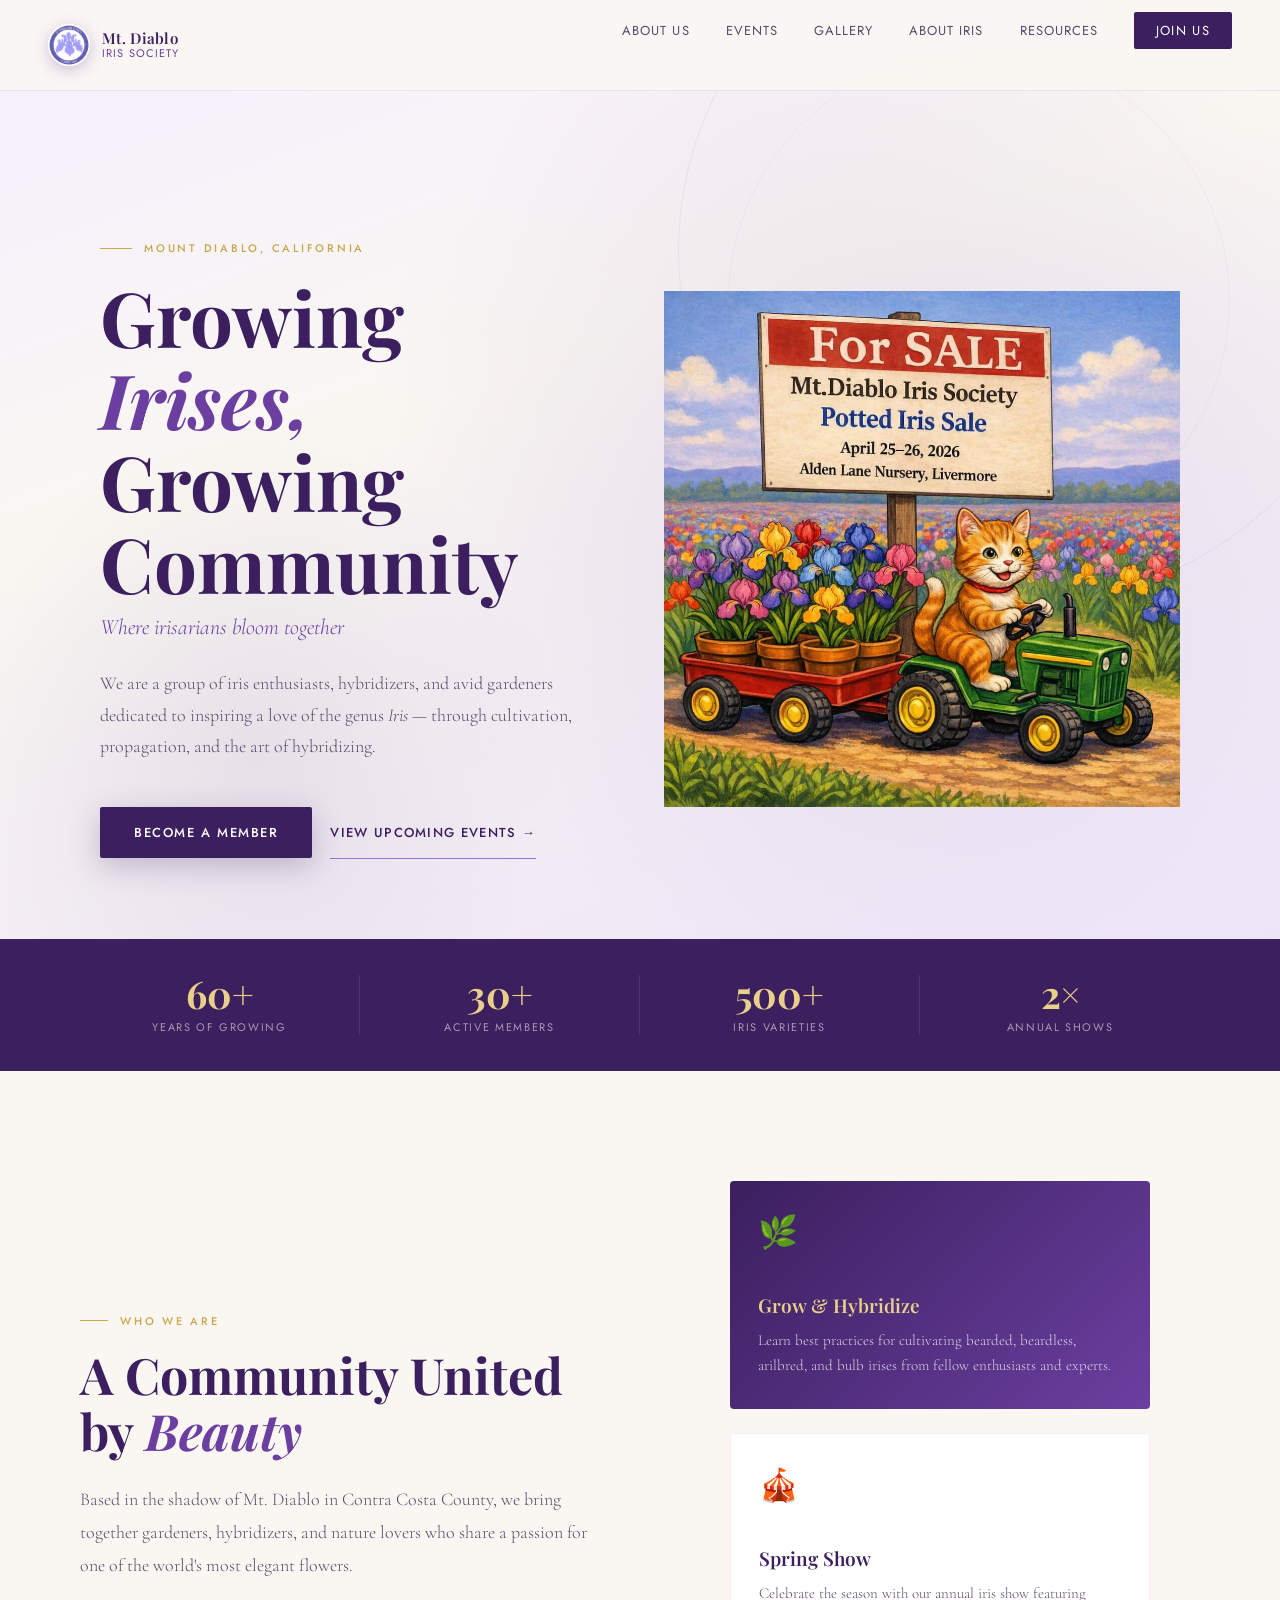
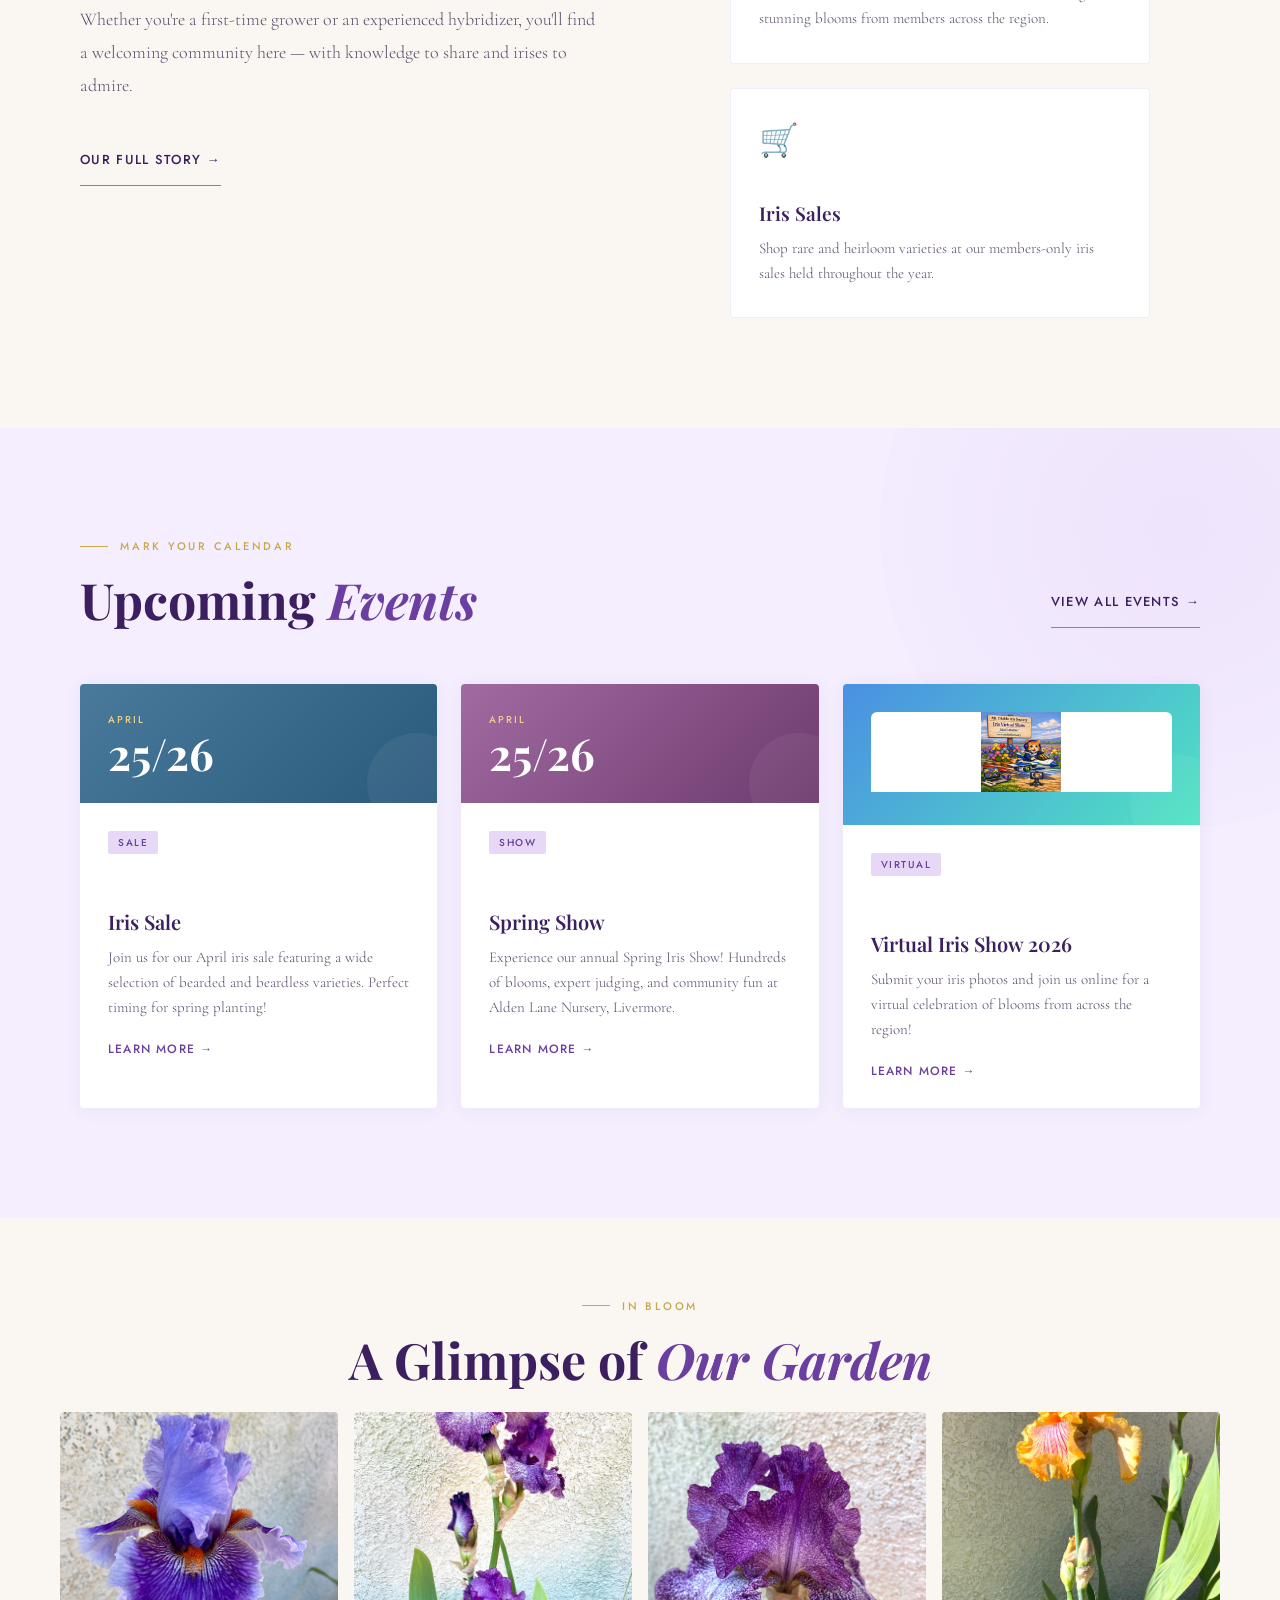
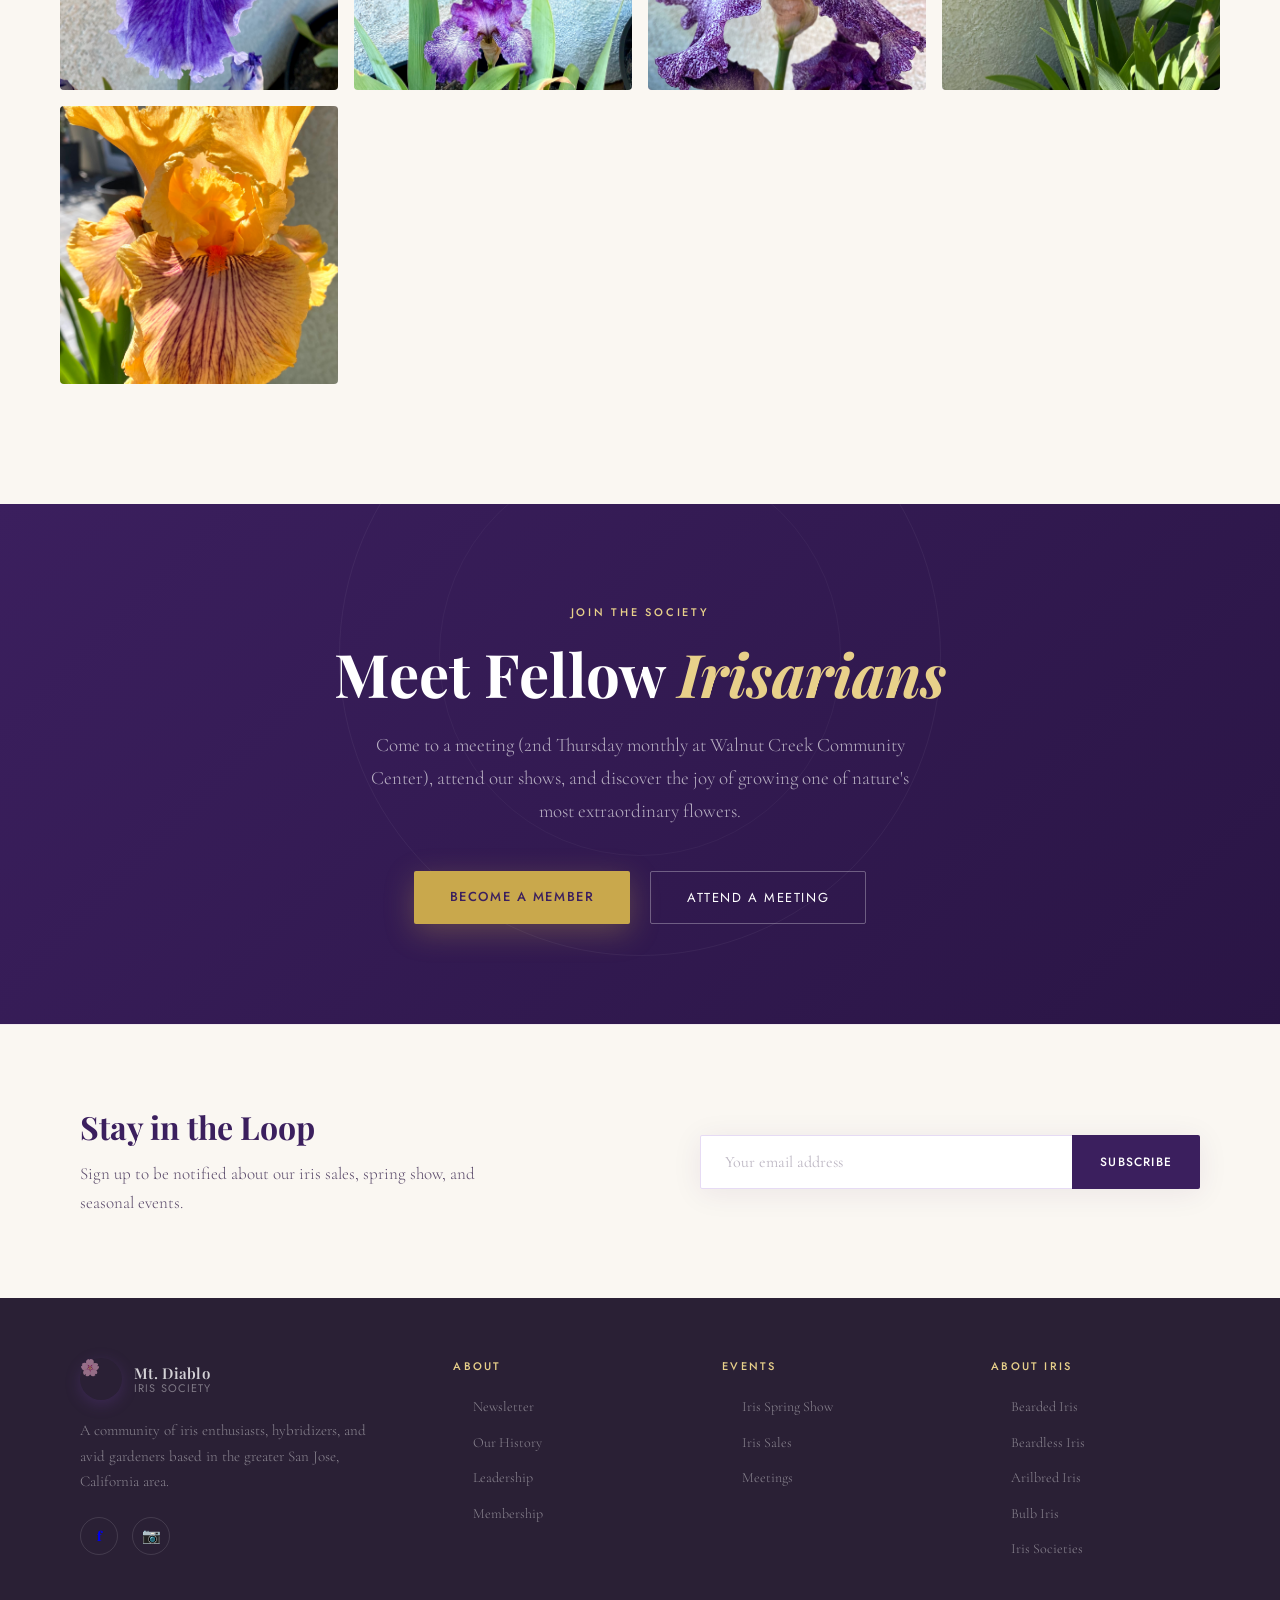
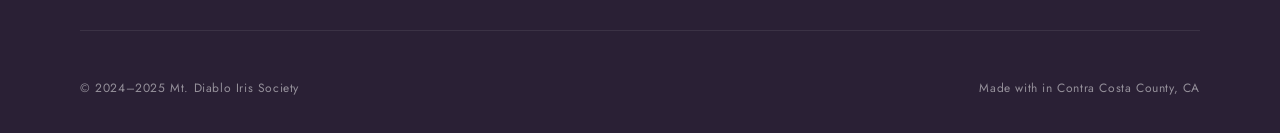
==== commit 1e500511: "fdf" ====
--- a/index.html
+++ b/index.html
@@ -97,22 +97,24 @@
   </div>
 
   <div class="about-visual reveal">
-    <div class="about-card-grid">
-      <div class="about-card featured">
+    <div class="about-card-grid" style="display: flex; flex-direction: column; align-items: center; gap: 24px;">
+      <div class="about-card featured" style="width: 100%; max-width: 420px;">
         <span class="about-card-icon">🌿</span>
         <h3>Grow & Hybridize</h3>
         <p>Learn best practices for cultivating bearded, beardless, arilbred, and bulb irises from fellow enthusiasts and experts.</p>
       </div>
-      <a class="about-card" href="pages/spring-show.html" style="text-decoration:none; color:inherit;">
-        <span class="about-card-icon">🎪</span>
-        <h3>Spring Show</h3>
-        <p>Celebrate the season with our annual iris show featuring stunning blooms from members across the region.</p>
-      </a>
-      <a class="about-card" href="pages/iris-sale.html" style="text-decoration:none; color:inherit;">
-        <span class="about-card-icon">🛒</span>
-        <h3>Iris Sales</h3>
-        <p>Shop rare and heirloom varieties at our members-only iris sales held throughout the year.</p>
-      </a>
+      <div style="display: flex; flex-direction: column; gap: 24px; width: 100%; max-width: 420px;">
+        <a class="about-card" href="pages/spring-show.html" style="text-decoration:none; color:inherit;">
+          <span class="about-card-icon">🎪</span>
+          <h3>Spring Show</h3>
+          <p>Celebrate the season with our annual iris show featuring stunning blooms from members across the region.</p>
+        </a>
+        <a class="about-card" href="pages/iris-sale.html" style="text-decoration:none; color:inherit;">
+          <span class="about-card-icon">🛒</span>
+          <h3>Iris Sales</h3>
+          <p>Shop rare and heirloom varieties at our members-only iris sales held throughout the year.</p>
+        </a>
+      </div>
     </div>
   </div>
 </section>
--- a/css/styles.css
+++ b/css/styles.css
@@ -653,8 +653,14 @@
 
 .about-card-grid {
   display: grid;
-  grid-template-columns: 1fr 1fr;
-  gap: 16px;
+  grid-template-columns: repeat(1, 1fr);
+  gap: 24px;
+}
+
+@media (min-width: 900px) {
+  .about-card-grid {
+    grid-template-columns: repeat(4, 1fr);
+  }
 }
 
 .about-card {
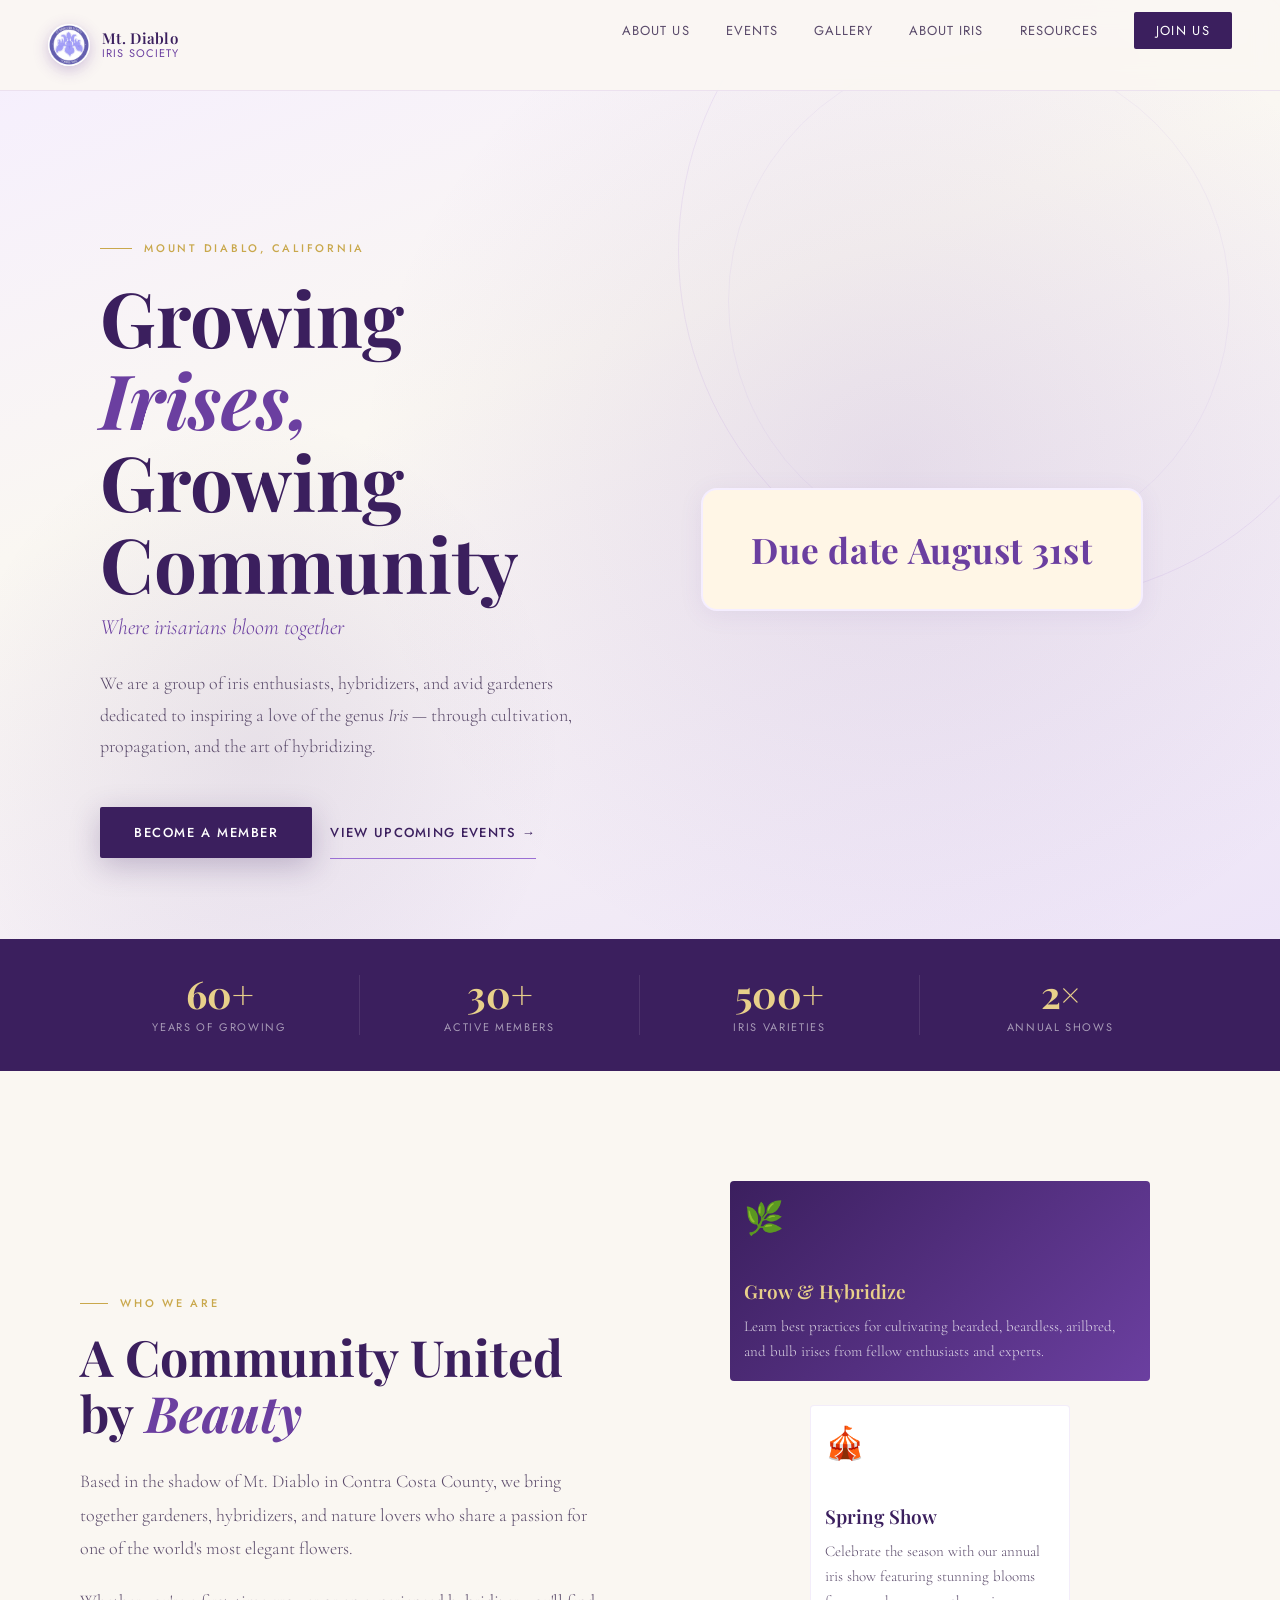
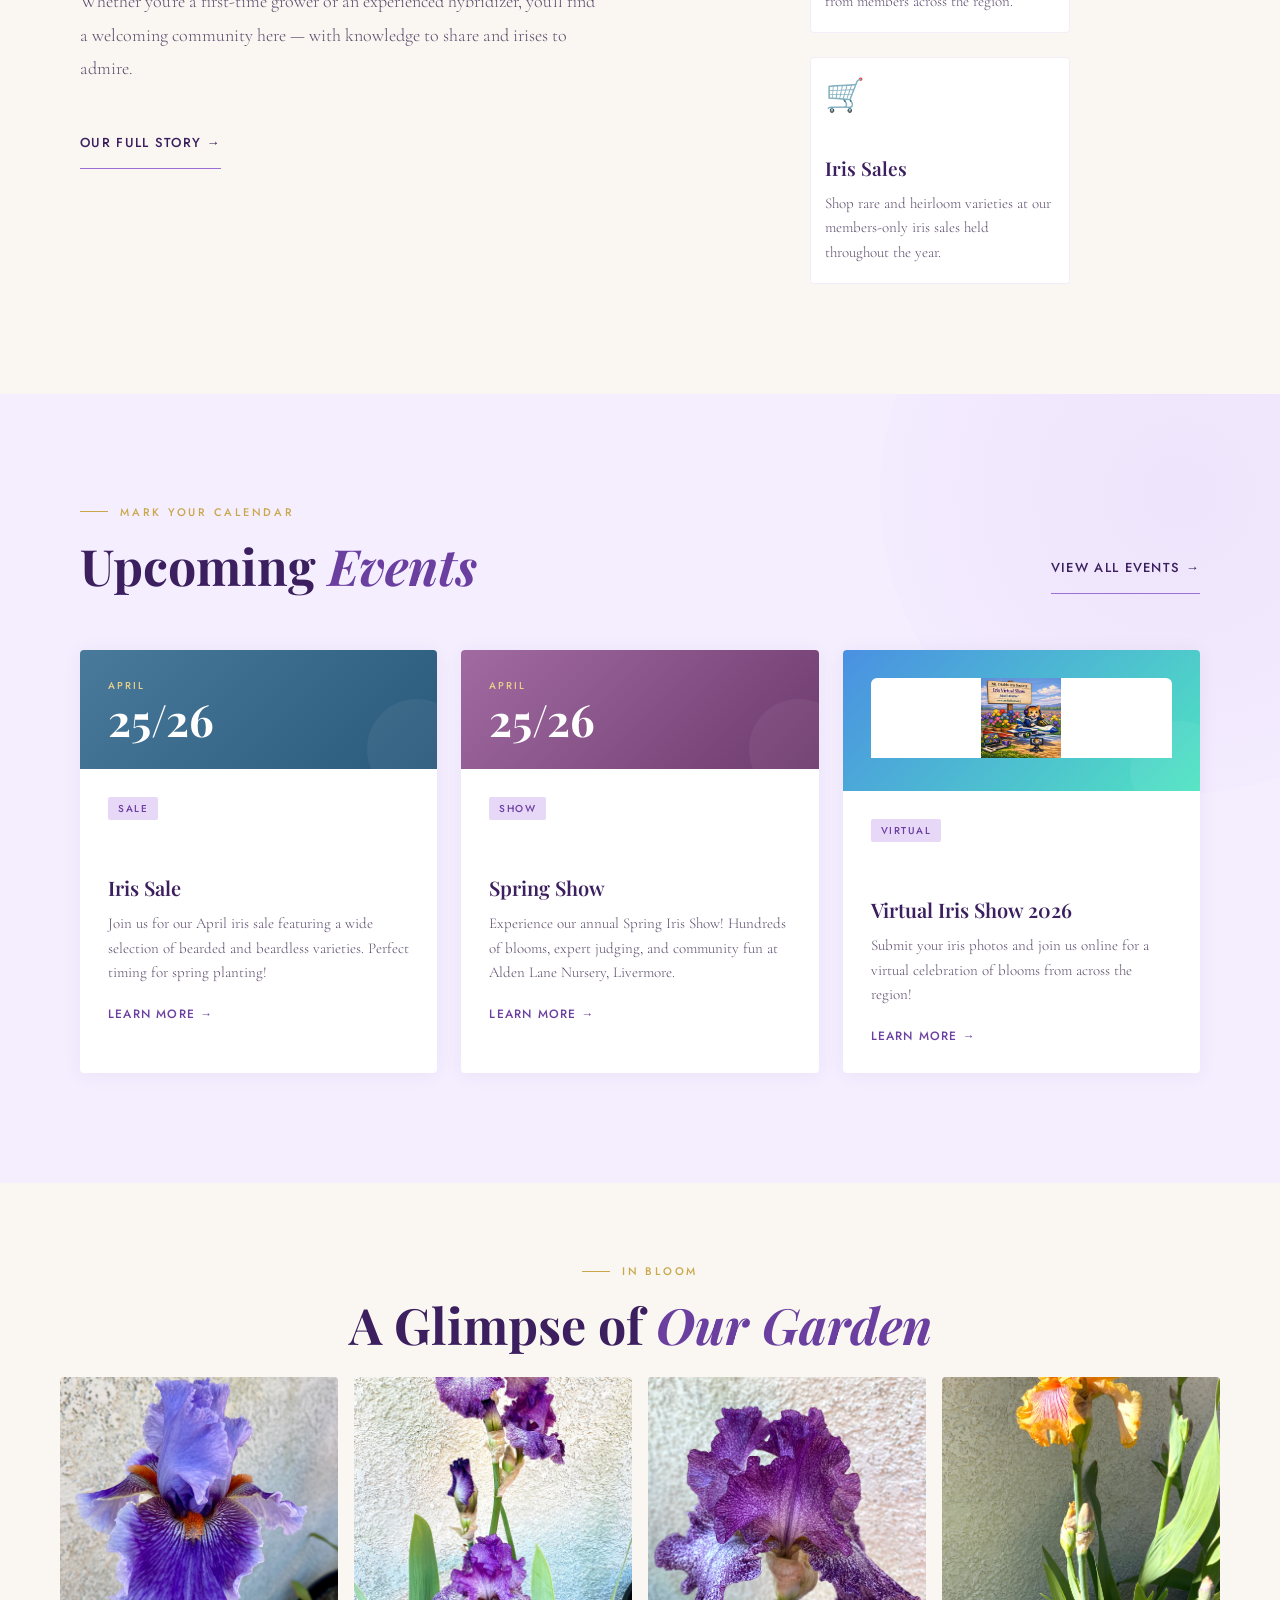
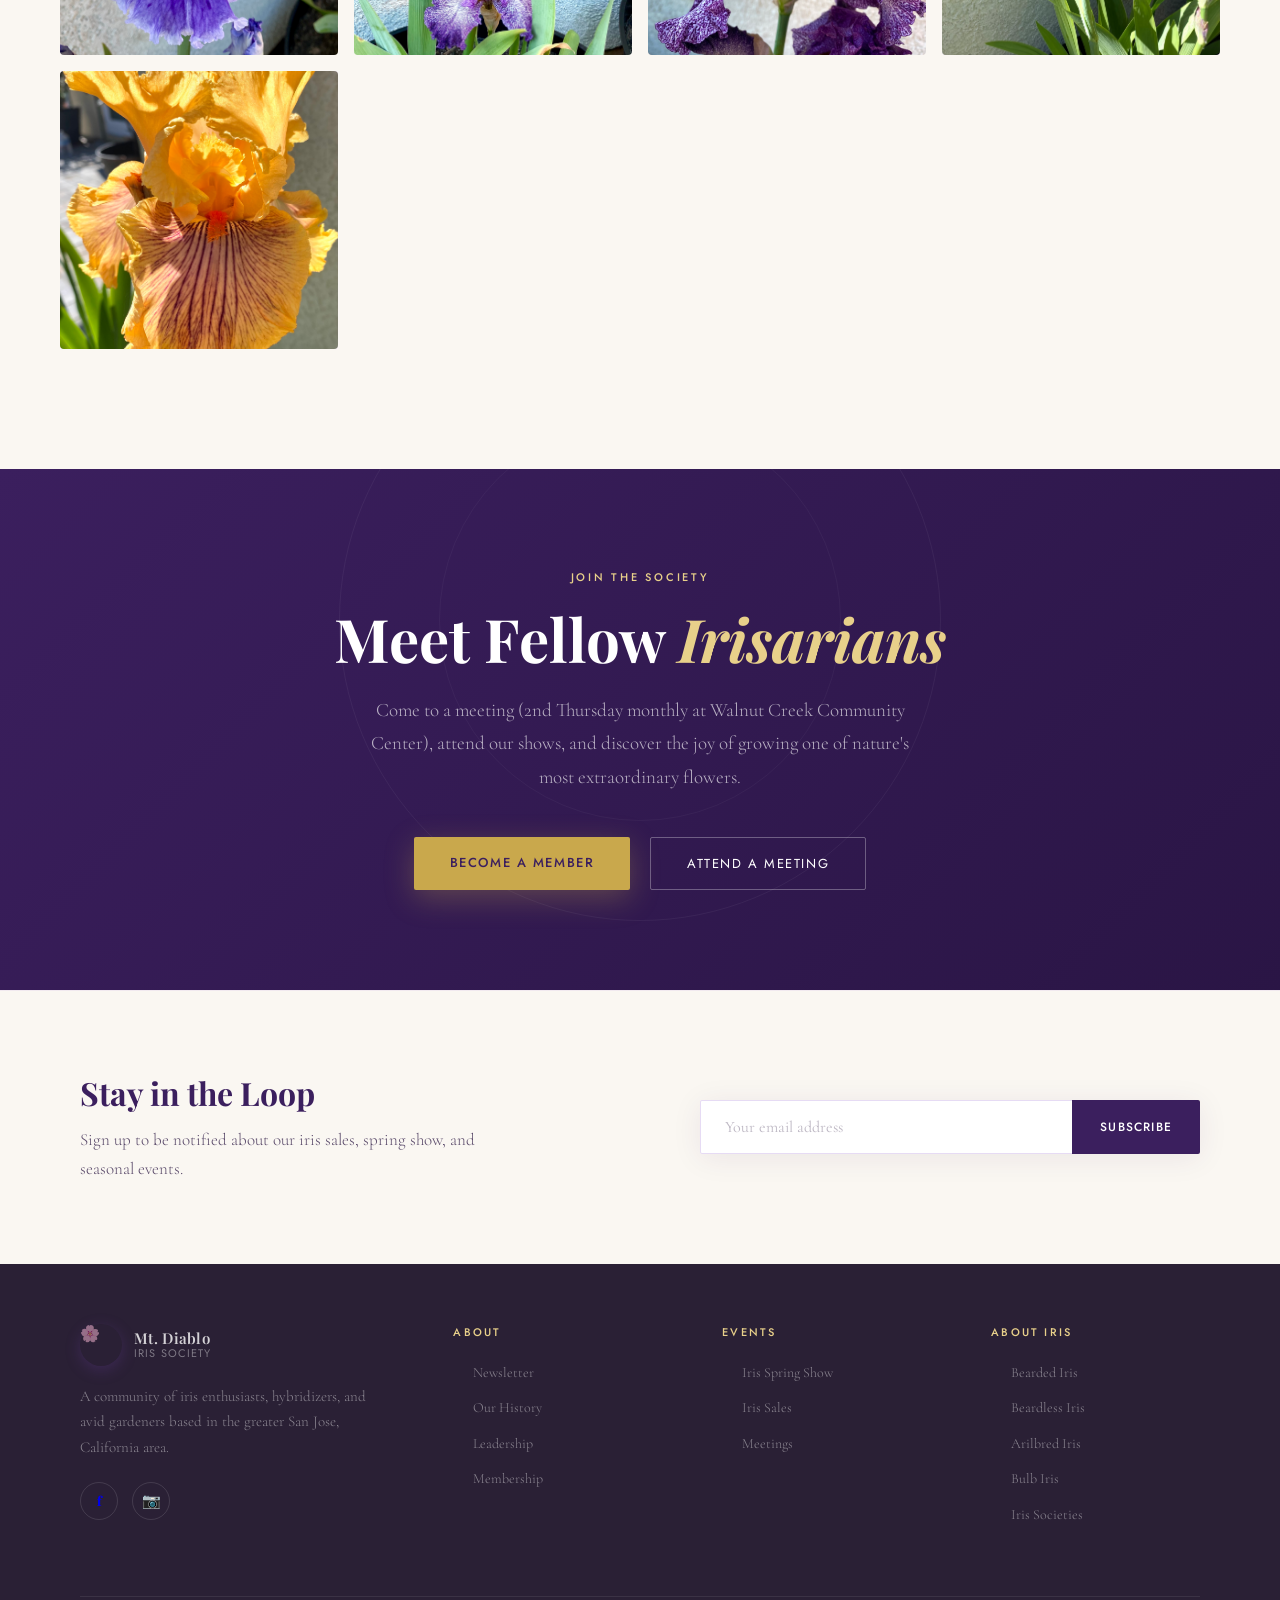
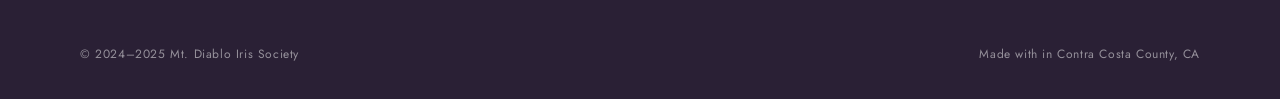
==== commit 7ca8970e: "fix index" ====
--- a/index.html
+++ b/index.html
@@ -54,7 +54,9 @@
 
     <!-- HERO VISUAL (correct container) -->
       <div class="hero-visual">
-         <img src="images/alden.png" alt="Iris bloom">
+         <div style="display:flex;align-items:center;justify-content:center;height:100%;min-height:220px;">
+           <span style="display:inline-block;background:#fff6e6;color:#6b3fa0;font-size:2.2rem;font-family:'Playfair Display',serif;font-weight:700;padding:36px 48px;border-radius:16px;box-shadow:0 4px 24px rgba(107,63,160,0.08);border:2px solid #f5eeff;letter-spacing:0.02em;">Due date August 31st</span>
+         </div>
       </div>
   </div>
 </section>
--- a/css/styles.css
+++ b/css/styles.css
@@ -666,11 +666,15 @@
 .about-card {
   background: var(--white);
   border-radius: 4px;
-  padding: 32px 28px;
+  padding: 18px 14px;
   border: 1px solid rgba(155, 111, 212, 0.12);
   transition: all 0.3s;
   position: relative;
   overflow: hidden;
+  min-width: 0;
+  max-width: 260px;
+  margin-left: auto;
+  margin-right: auto;
 }
 
 .about-card::before {
@@ -977,8 +981,11 @@
 /* ── IRIS TYPE CARDS ── */
 .iris-types-grid {
   display: grid;
-  grid-template-columns: repeat(auto-fit, minmax(280px, 1fr));
-  gap: 24px;
+  grid-template-columns: repeat(4, 1fr);
+  gap: 32px;
+  width: 100%;
+  max-width: 100vw;
+  margin: 0 auto;
   margin: 40px 0 60px;
 }
 
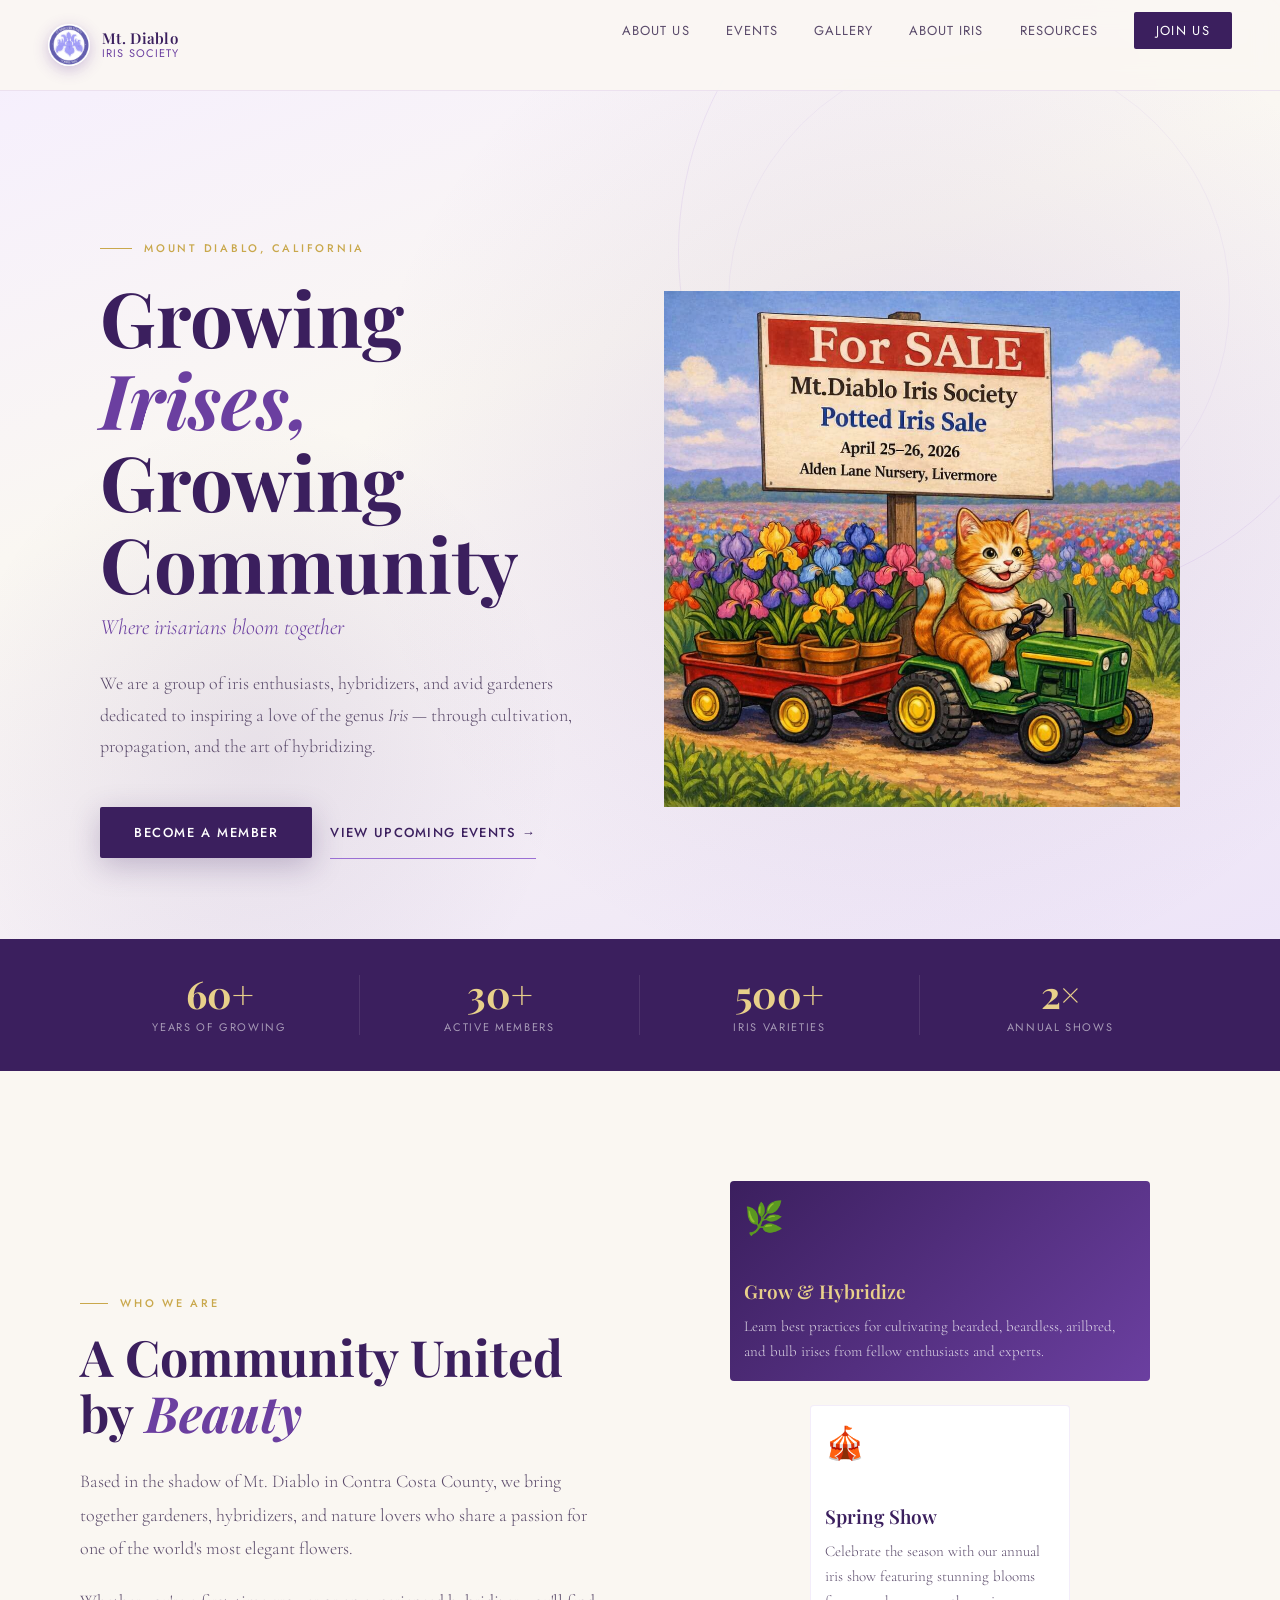
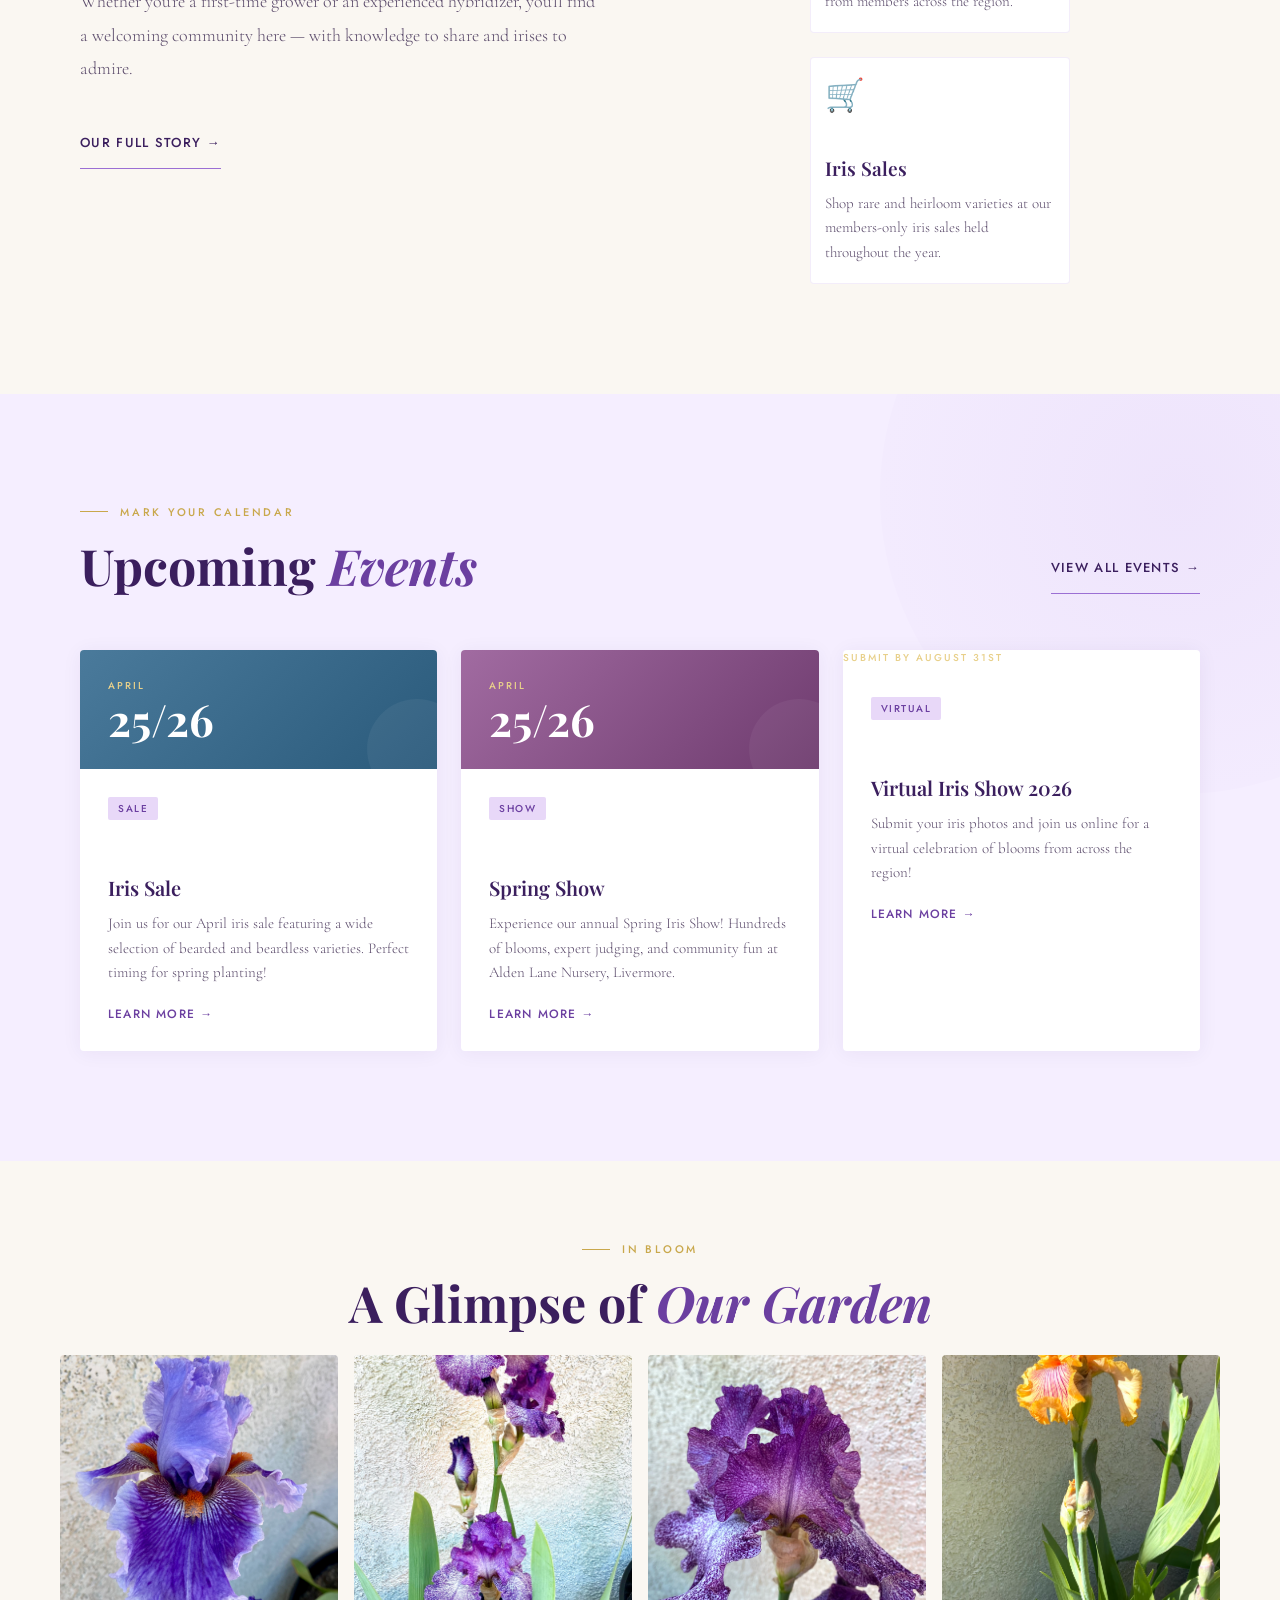
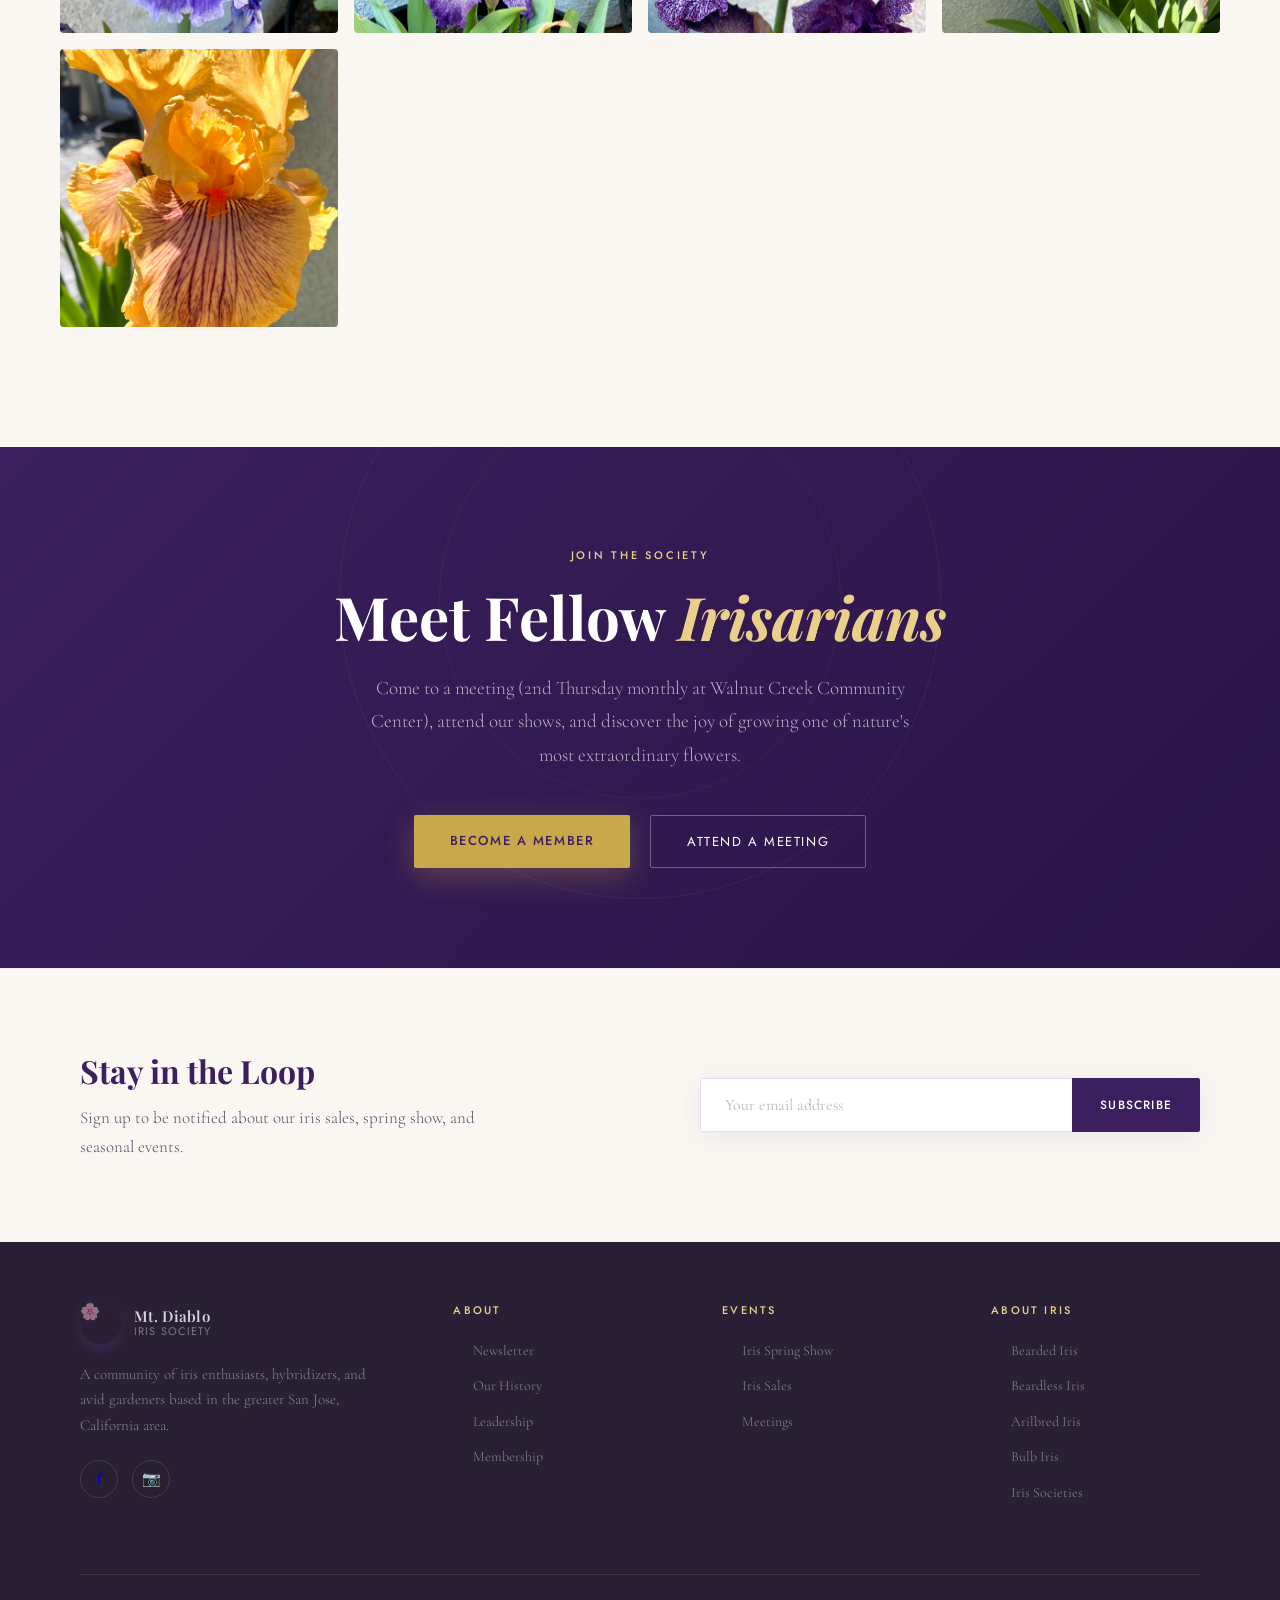
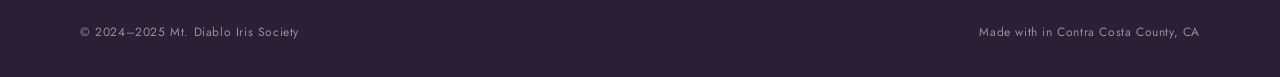
==== commit 27c6f8d7: "index update" ====
--- a/index.html
+++ b/index.html
@@ -54,9 +54,7 @@
 
     <!-- HERO VISUAL (correct container) -->
       <div class="hero-visual">
-         <div style="display:flex;align-items:center;justify-content:center;height:100%;min-height:220px;">
-           <span style="display:inline-block;background:#fff6e6;color:#6b3fa0;font-size:2.2rem;font-family:'Playfair Display',serif;font-weight:700;padding:36px 48px;border-radius:16px;box-shadow:0 4px 24px rgba(107,63,160,0.08);border:2px solid #f5eeff;letter-spacing:0.02em;">Due date August 31st</span>
-         </div>
+         <img src="images/alden.png" alt="Iris bloom">
       </div>
   </div>
 </section>
@@ -157,9 +155,7 @@
         </div>
       </div>
       <div class="event-card reveal">
-        <div class="event-header" style="background: linear-gradient(135deg, #4a90e2, #50e3c2)">
-          <img src="images/virtual.png" alt="Virtual Iris Show" style="width:100%;height:80px;object-fit:contain;background:#fff;border-radius:6px 6px 0 0;">
-        </div>
+        <div class="event-month">Submit by August 31st</div>
         <div class="event-body">
           <span class="event-tag">Virtual</span>
           <h3 class="event-title">Virtual Iris Show 2026</h3>
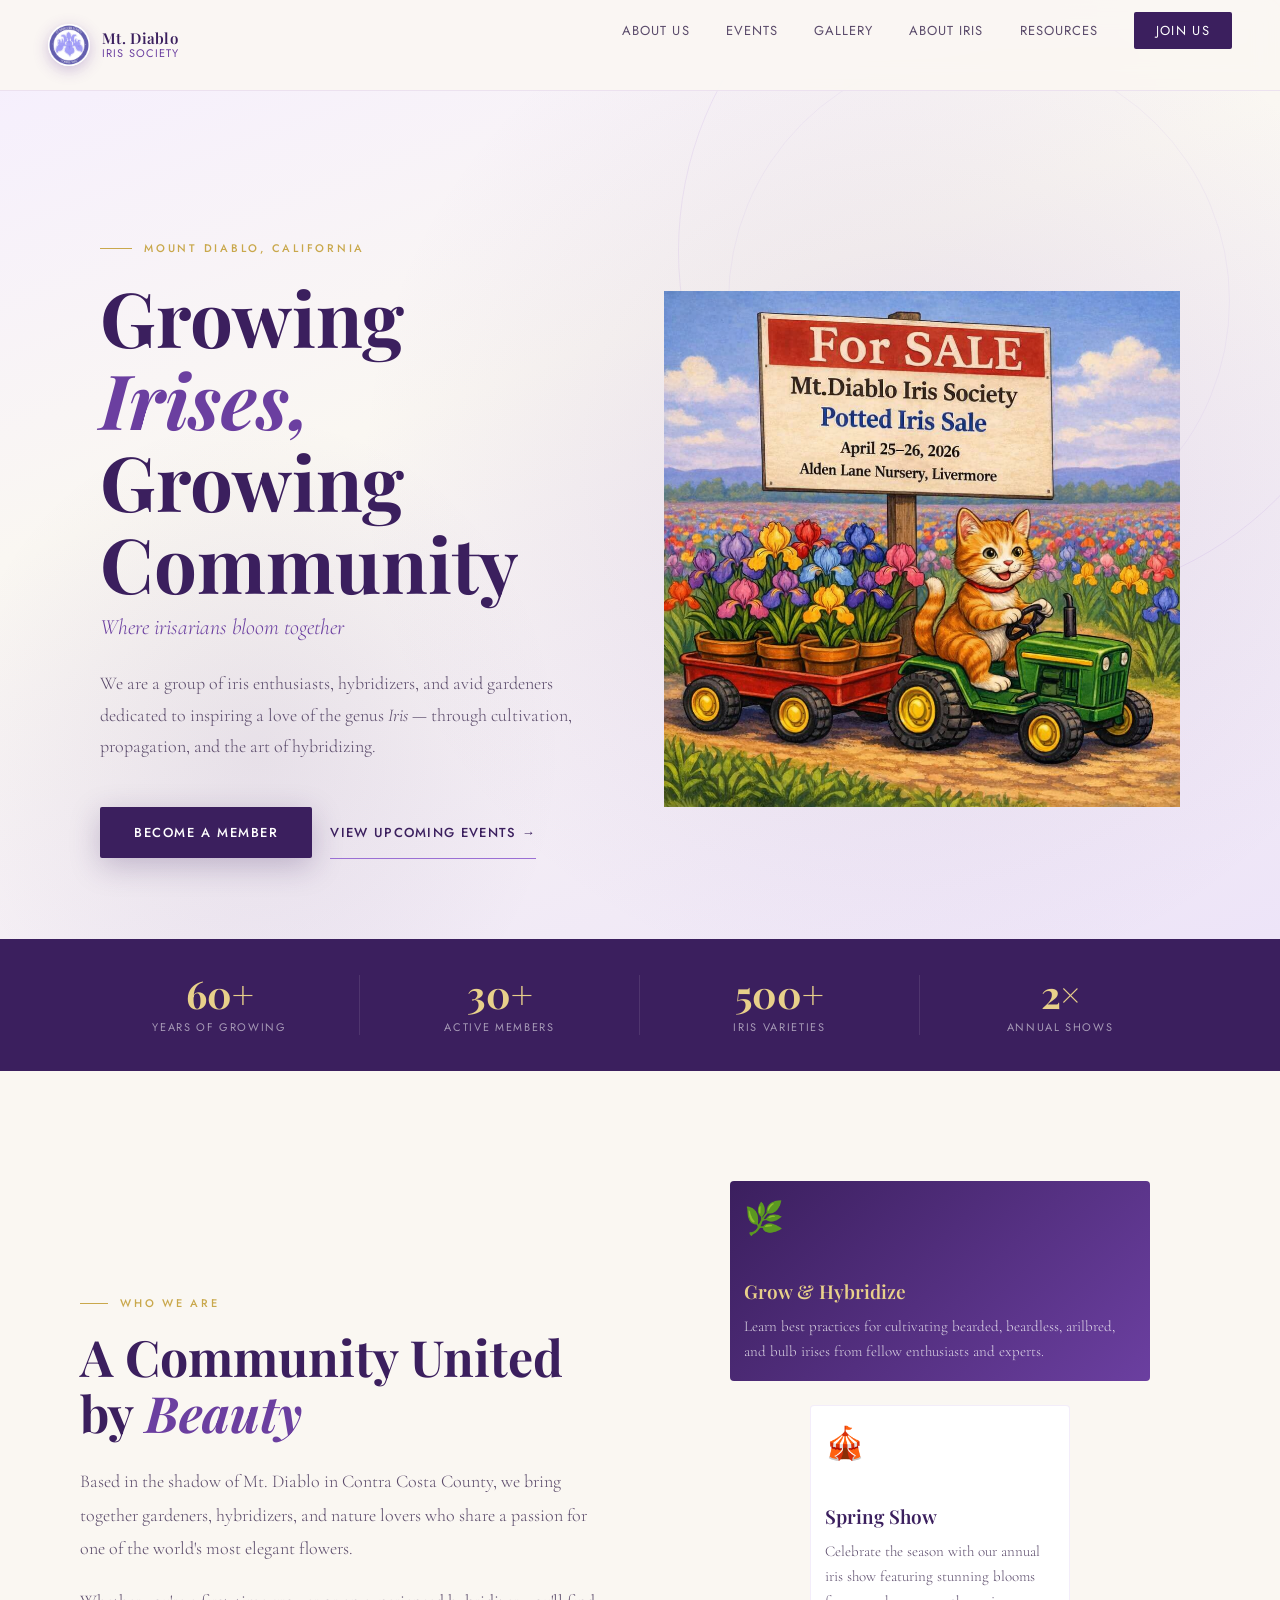
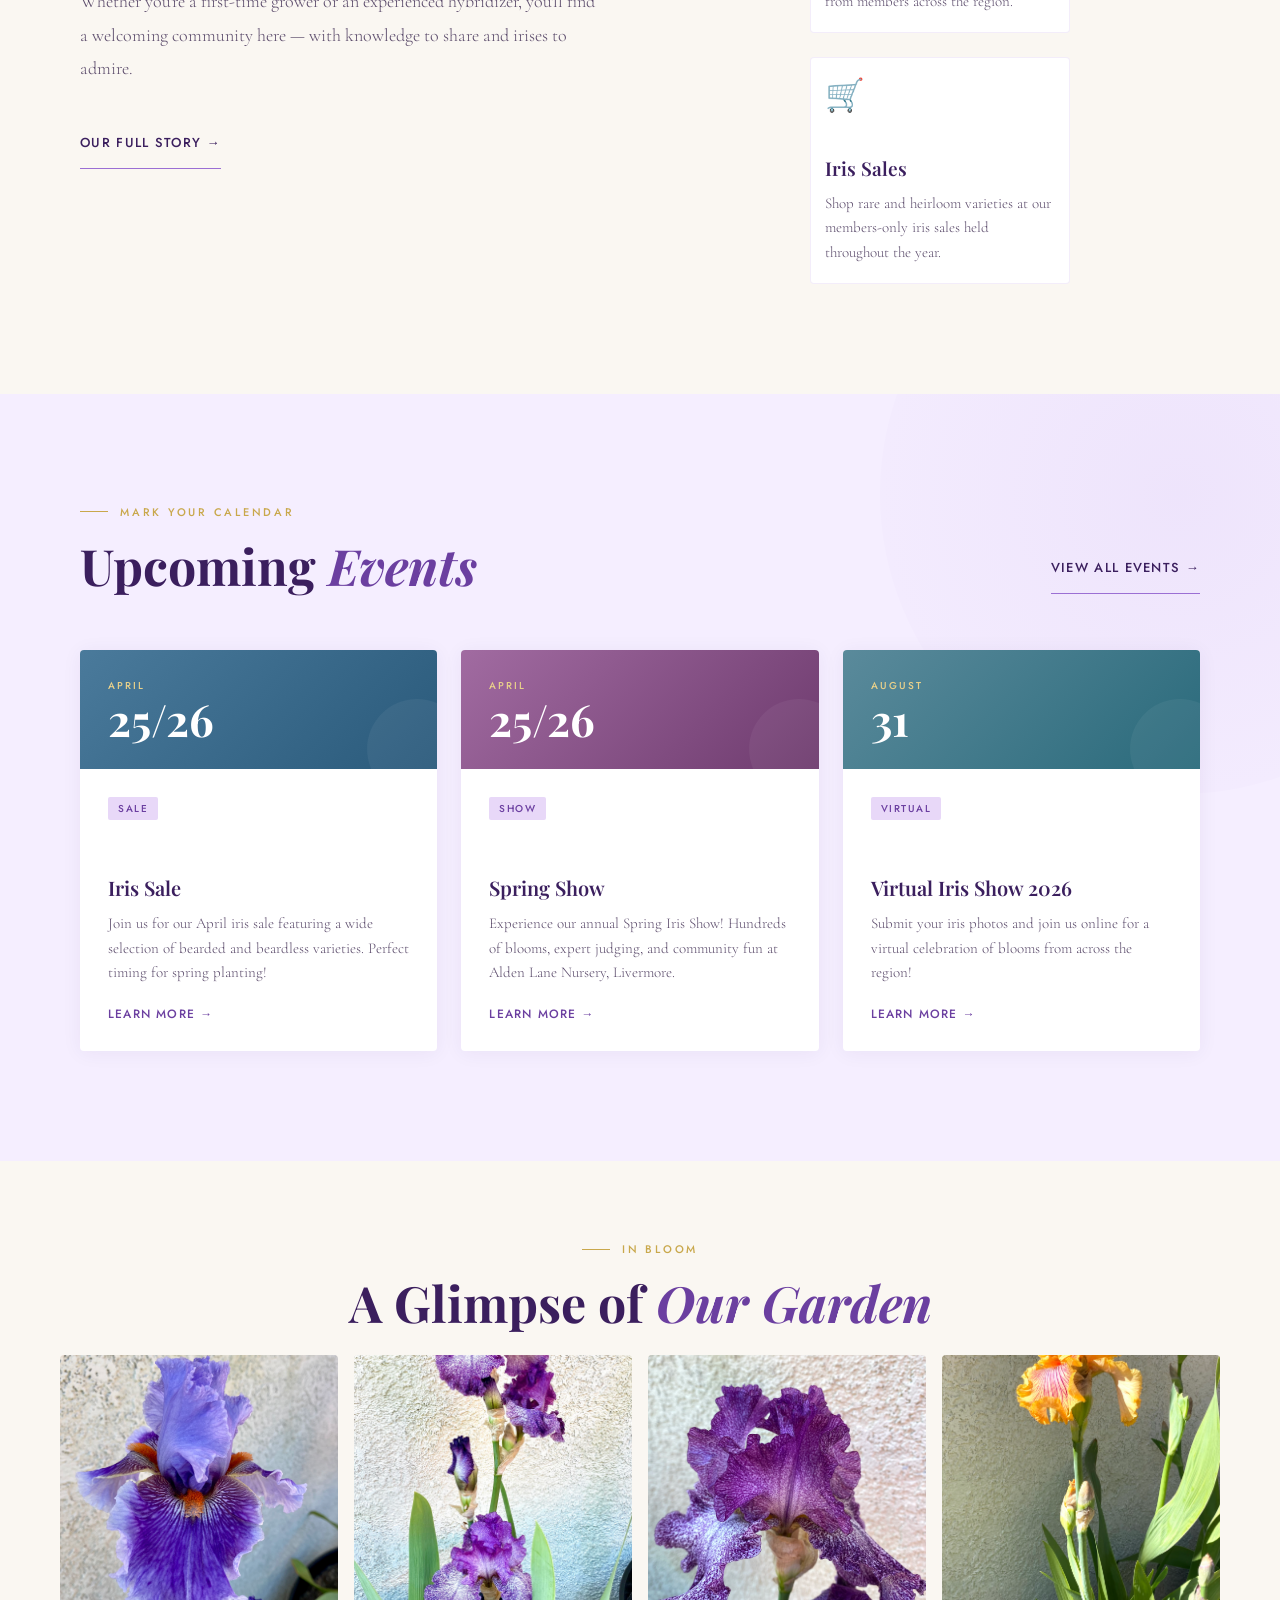
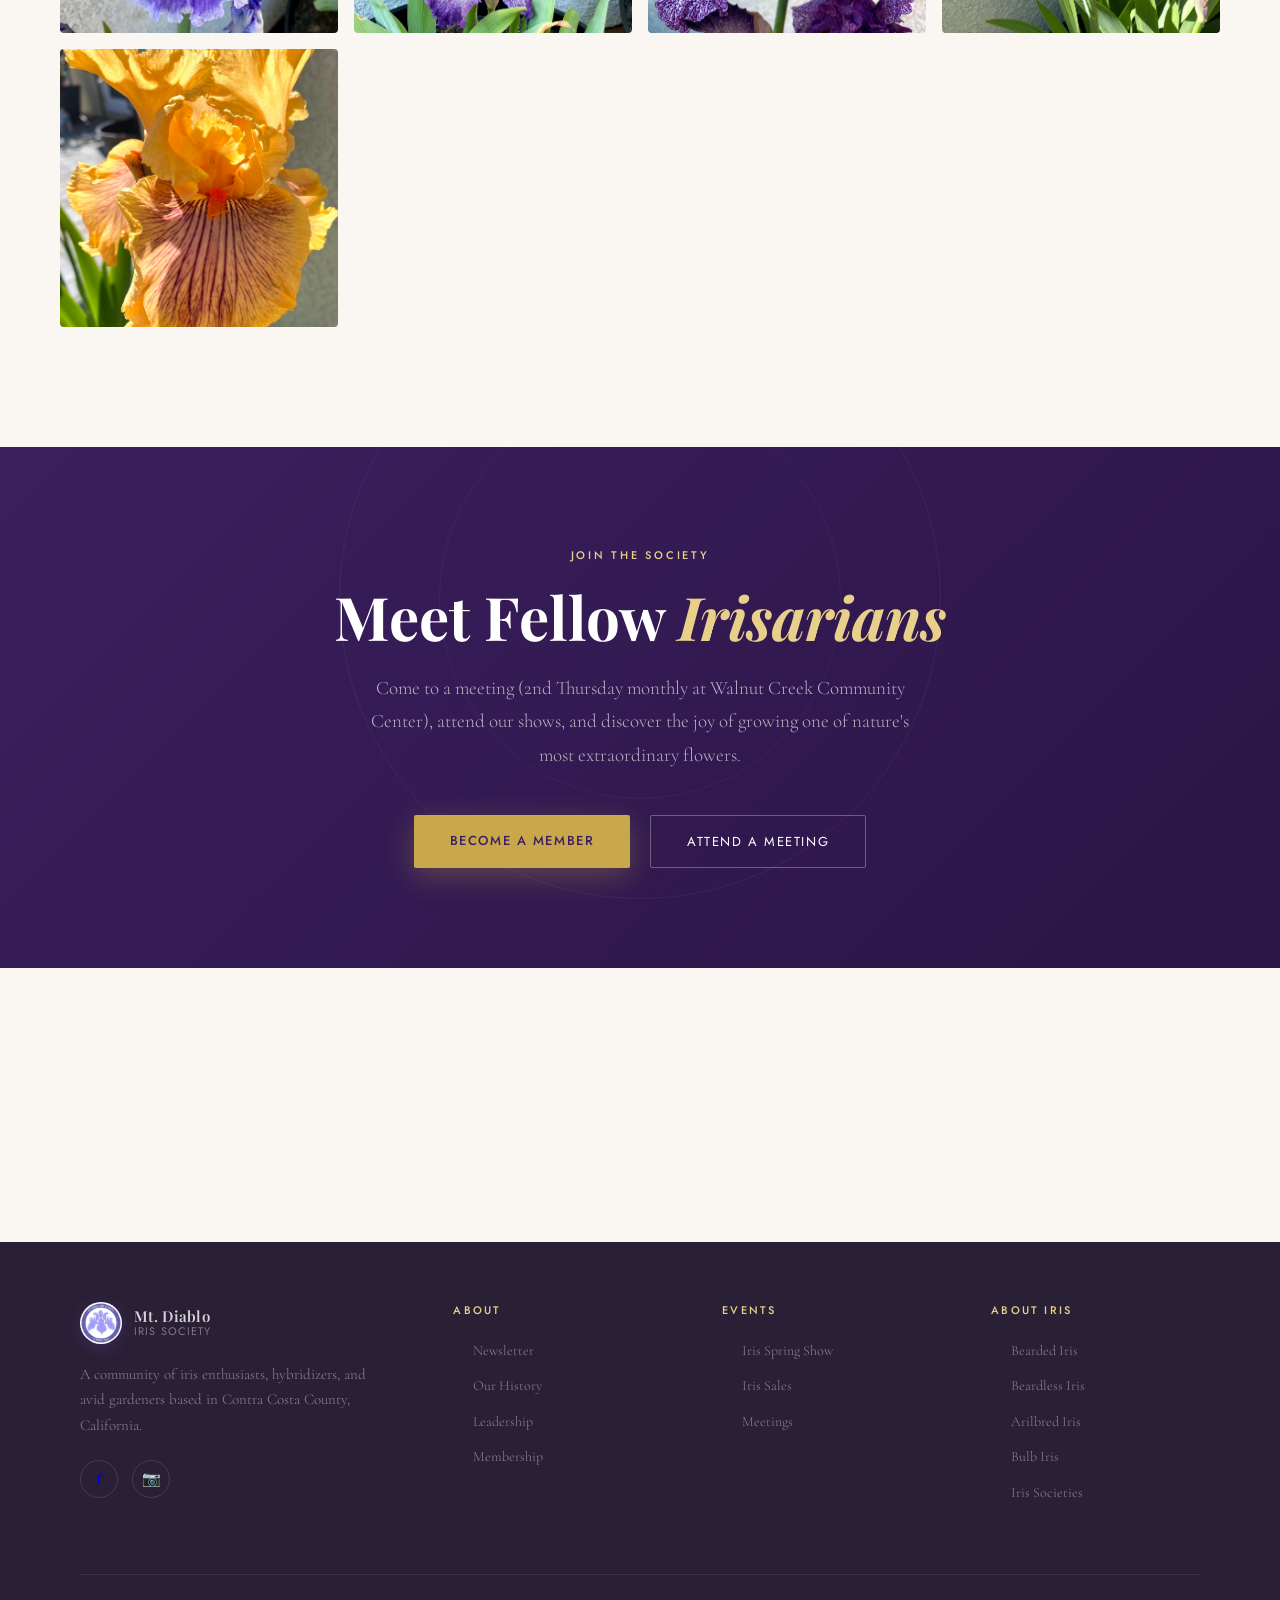
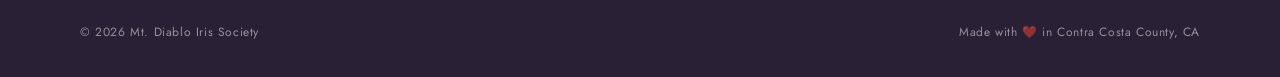
==== commit de7985b0: "Fix CSS bugs, broken links, footers, and page structure across site - Fix scroll reveal animation (o" ====
--- a/index.html
+++ b/index.html
@@ -93,7 +93,7 @@
     <p class="section-body">
       Whether you're a first-time grower or an experienced hybridizer, you'll find a welcoming community here — with knowledge to share and irises to admire.
     </p>
-    <a href="#" class="btn-secondary" style="margin-top:12px">Our Full Story →</a>
+    <a href="pages/about-us.html" class="btn-secondary" style="margin-top:12px">Our Full Story →</a>
   </div>
 
   <div class="about-visual reveal">
@@ -126,7 +126,7 @@
       <div class="section-eyebrow">Mark Your Calendar</div>
       <h2 class="section-title" style="margin-bottom:0">Upcoming <em>Events</em></h2>
     </div>
-    <a href="#" class="btn-secondary">View All Events →</a>
+    <a href="pages/events.html" class="btn-secondary">View All Events →</a>
   </div>
 
     <div class="events-grid">
@@ -155,7 +155,10 @@
         </div>
       </div>
       <div class="event-card reveal">
-        <div class="event-month">Submit by August 31st</div>
+        <div class="event-header" style="background: linear-gradient(135deg, #5a8a9b, #2a6a7b)">
+          <div class="event-month">August</div>
+          <div class="event-date">31</div>
+        </div>
         <div class="event-body">
           <span class="event-tag">Virtual</span>
           <h3 class="event-title">Virtual Iris Show 2026</h3>
@@ -230,13 +233,13 @@
   <div class="footer-top">
     <div class="footer-brand">
       <div class="nav-logo" style="gap:12px;display:flex;align-items:center">
-        <div class="logo-mark">🌸</div>
+        <img src="images/logo-flower.jpg" alt="Iris Flower" class="logo-mark">
         <div class="logo-text" style="color:rgba(255,255,255,0.8)">
           Mt. Diablo
           <span style="color:rgba(255,255,255,0.4)">Iris Society</span>
         </div>
       </div>
-      <p>A community of iris enthusiasts, hybridizers, and avid gardeners based in the greater San Jose, California area.</p>
+      <p>A community of iris enthusiasts, hybridizers, and avid gardeners based in Contra Costa County, California.</p>
       <div class="social-links">
         <a href="#" class="social-link">𝐟</a>
         <a href="#" class="social-link">📷</a>
@@ -246,37 +249,37 @@
     <div class="footer-col">
       <h4>About</h4>
       <ul>
-        <li><a href="#">Newsletter</a></li>
-        <li><a href="#">Our History</a></li>
-        <li><a href="#">Leadership</a></li>
-        <li><a href="#">Membership</a></li>
+        <li><a href="pages/newsletters-2026.html">Newsletter</a></li>
+        <li><a href="pages/about-us.html">Our History</a></li>
+        <li><a href="pages/about-us.html">Leadership</a></li>
+        <li><a href="pages/about-us.html#membership">Membership</a></li>
       </ul>
     </div>
 
     <div class="footer-col">
       <h4>Events</h4>
       <ul>
-        <li><a href="#">Iris Spring Show</a></li>
-        <li><a href="#">Iris Sales</a></li>
-        <li><a href="#">Meetings</a></li>
+        <li><a href="pages/spring-show.html">Iris Spring Show</a></li>
+        <li><a href="pages/iris-sale.html">Iris Sales</a></li>
+        <li><a href="pages/events.html">Meetings</a></li>
       </ul>
     </div>
 
     <div class="footer-col">
       <h4>About Iris</h4>
       <ul>
-        <li><a href="#">Bearded Iris</a></li>
-        <li><a href="#">Beardless Iris</a></li>
-        <li><a href="#">Arilbred Iris</a></li>
-        <li><a href="#">Bulb Iris</a></li>
-        <li><a href="#">Iris Societies</a></li>
+        <li><a href="pages/about-iris.html">Bearded Iris</a></li>
+        <li><a href="pages/about-iris.html">Beardless Iris</a></li>
+        <li><a href="pages/about-iris.html">Arilbred Iris</a></li>
+        <li><a href="pages/about-iris.html">Bulb Iris</a></li>
+        <li><a href="pages/resources.html">Iris Societies</a></li>
       </ul>
     </div>
   </div>
 
   <div class="footer-bottom">
-    <span>© 2024–2025 Mt. Diablo Iris Society</span>
-    <span>Made with in Contra Costa County, CA</span>
+    <span>© 2026 Mt. Diablo Iris Society</span>
+    <span>Made with ❤️ in Contra Costa County, CA</span>
   </div>
 </footer>
 
--- a/css/styles.css
+++ b/css/styles.css
@@ -8,6 +8,7 @@
   --gold-light: #e8d08a;
   --cream: #faf7f2;
   --charcoal: #2a2035;
+  --text-dark: #2a2035;
   --text-mid: #5a4a6a;
   --white: #ffffff;
 }
@@ -1174,19 +1175,6 @@
 
 .event-note {
   font-family: 'Cormorant Garamond', serif;
-  font-size: 15px;
-  color: var(--text-mid);
-}
-
-.event-time {
-  font-family: 'Playfair Display', serif;
-  font-size: 16px;
-  font-weight: 600;
-  color: var(--iris-deep);
-}
-
-.event-note {
-  font-family: 'Cormorant Garamond', serif;
   font-size: 14px;
   color: var(--text-mid);
 }
@@ -1508,8 +1496,8 @@
 
 /* ── SCROLL REVEAL ── */
 .reveal {
-  opacity: 1;
-  transform: translateY(0);
+  opacity: 0;
+  transform: translateY(20px);
   transition: opacity 0.8s ease, transform 0.8s ease;
 }
 
@@ -1733,6 +1721,52 @@
 
 .gallery-page-grid .gallery-item:hover .gallery-overlay {
   opacity: 1;
+}
+
+/* ── ABOUT IRIS PAGE ── */
+.iris-fundamentals,
+.iris-types,
+.iris-history {
+  padding: 60px 80px;
+  max-width: 1240px;
+  margin: 0 auto;
+}
+
+.iris-fundamentals h2,
+.iris-types h2,
+.iris-history h2 {
+  font-family: 'Playfair Display', serif;
+  font-size: clamp(28px, 3.5vw, 42px);
+  font-weight: 700;
+  color: var(--iris-deep);
+  margin-bottom: 24px;
+  padding-bottom: 16px;
+  border-bottom: 2px solid var(--iris-pale);
+}
+
+.iris-fundamentals p,
+.iris-types p,
+.iris-history p {
+  font-size: 18px;
+  line-height: 1.85;
+  color: var(--text-mid);
+  font-weight: 300;
+  margin-bottom: 20px;
+}
+
+.iris-fundamentals a,
+.iris-types a,
+.iris-history a {
+  color: var(--iris-mid);
+  text-decoration: underline;
+}
+
+@media (max-width: 768px) {
+  .iris-fundamentals,
+  .iris-types,
+  .iris-history {
+    padding: 40px 32px;
+  }
 }
 
 /* Interior page layout (matches Events page) */
@@ -1781,102 +1815,9 @@
   box-shadow: 0 4px 20px rgba(59, 31, 94, 0.10);
   overflow: hidden;
   position: relative;
-}
-
-.resources-poster-card::before {
-  content: '';
-  position: absolute;
-  top: 0;
-  left: 0;
-  right: 0;
-  height: 3px;
-  background: linear-gradient(to right, var(--iris-mid), var(--iris-light));
-}
-
-.resources-poster-caption {
-  padding: 20px 24px;
-  font-family: 'Cormorant Garamond', serif;
-  font-size: 17px;
-  line-height: 1.7;
-  color: var(--text-mid);
-  background: var(--cream);
-  border-top: 1px solid rgba(155, 111, 212, 0.10);
-}
-
-/* Mobile collapse */
-@media (max-width: 768px) {
-  .resources-split {
-    grid-template-columns: 1fr;
-    padding: 60px 32px;
-  }
-}
-
-
-@media (max-width: 1024px) {
-  .page-section {
-    padding: 80px 48px;
-  }
-}
-
-@media (max-width: 768px) {
-  .page-section {
-    padding: 60px 32px;
-  }
-}
-
-
-.gallery-page-grid .gallery-label {
-  font-family: 'Playfair Display', serif;
-  font-size: 15px;
-  font-style: italic;
-  color: var(--white);
-}
-
-/* Responsive */
-@media (max-width: 768px) {
-  .gallery-page {
-    padding: 60px 32px;
-  }
-
-@media (max-width: 768px) {
-  .interior-hero {
-    padding: 120px 32px 80px;
-  }
-}
-.content-wrapper {
-  max-width: 1240px;
-  margin: 0 auto;
-  padding: 0 60px;
-}
-
-  .page-section {
-  padding: 110px 80px;
-  max-width: 1400px;
-  margin: 0 auto;
-}
-/* Unified interior page header */
-.interior-header {
-  padding: 110px 80px 60px;
-  background: var(--cream);
-}
-
-.interior-header-inner {
-  max-width: 1240px;
-  margin: 0 auto;
-}
-
-/* Poster card for Resources page */
-.resources-poster-card {
-  background: var(--white);
-  border-radius: 4px;
-  border: 1px solid rgba(155, 111, 212, 0.12);
-  box-shadow: 0 4px 20px rgba(59, 31, 94, 0.10);
-  overflow: hidden;
-  position: relative;
   transition: all 0.3s ease;
 }
 
-/* Top accent bar (matches .about-card::before) */
 .resources-poster-card::before {
   content: '';
   position: absolute;
@@ -1899,7 +1840,6 @@
   display: block;
 }
 
-/* Caption styling that matches your serif body text */
 .resources-poster-caption {
   padding: 20px 24px;
   font-family: 'Cormorant Garamond', serif;
@@ -1910,8 +1850,47 @@
   border-top: 1px solid rgba(155, 111, 212, 0.10);
 }
 
-  
+/* Mobile collapse */
+@media (max-width: 768px) {
+  .resources-split {
+    grid-template-columns: 1fr;
+    padding: 60px 32px;
+  }
+}
+
+
+@media (max-width: 1024px) {
+  .page-section {
+    padding: 80px 48px;
+  }
+}
+
+@media (max-width: 768px) {
+  .page-section {
+    padding: 60px 32px;
+  }
+}
+
+
+.gallery-page-grid .gallery-label {
+  font-family: 'Playfair Display', serif;
+  font-size: 15px;
+  font-style: italic;
+  color: var(--white);
+}
+
+/* Responsive */
+@media (max-width: 768px) {
+  .gallery-page {
+    padding: 60px 32px;
+  }
+
   .gallery-page-grid .gallery-item {
     height: 200px;
   }
-}
+
+  .interior-hero {
+    padding: 120px 32px 80px;
+  }
+}
+
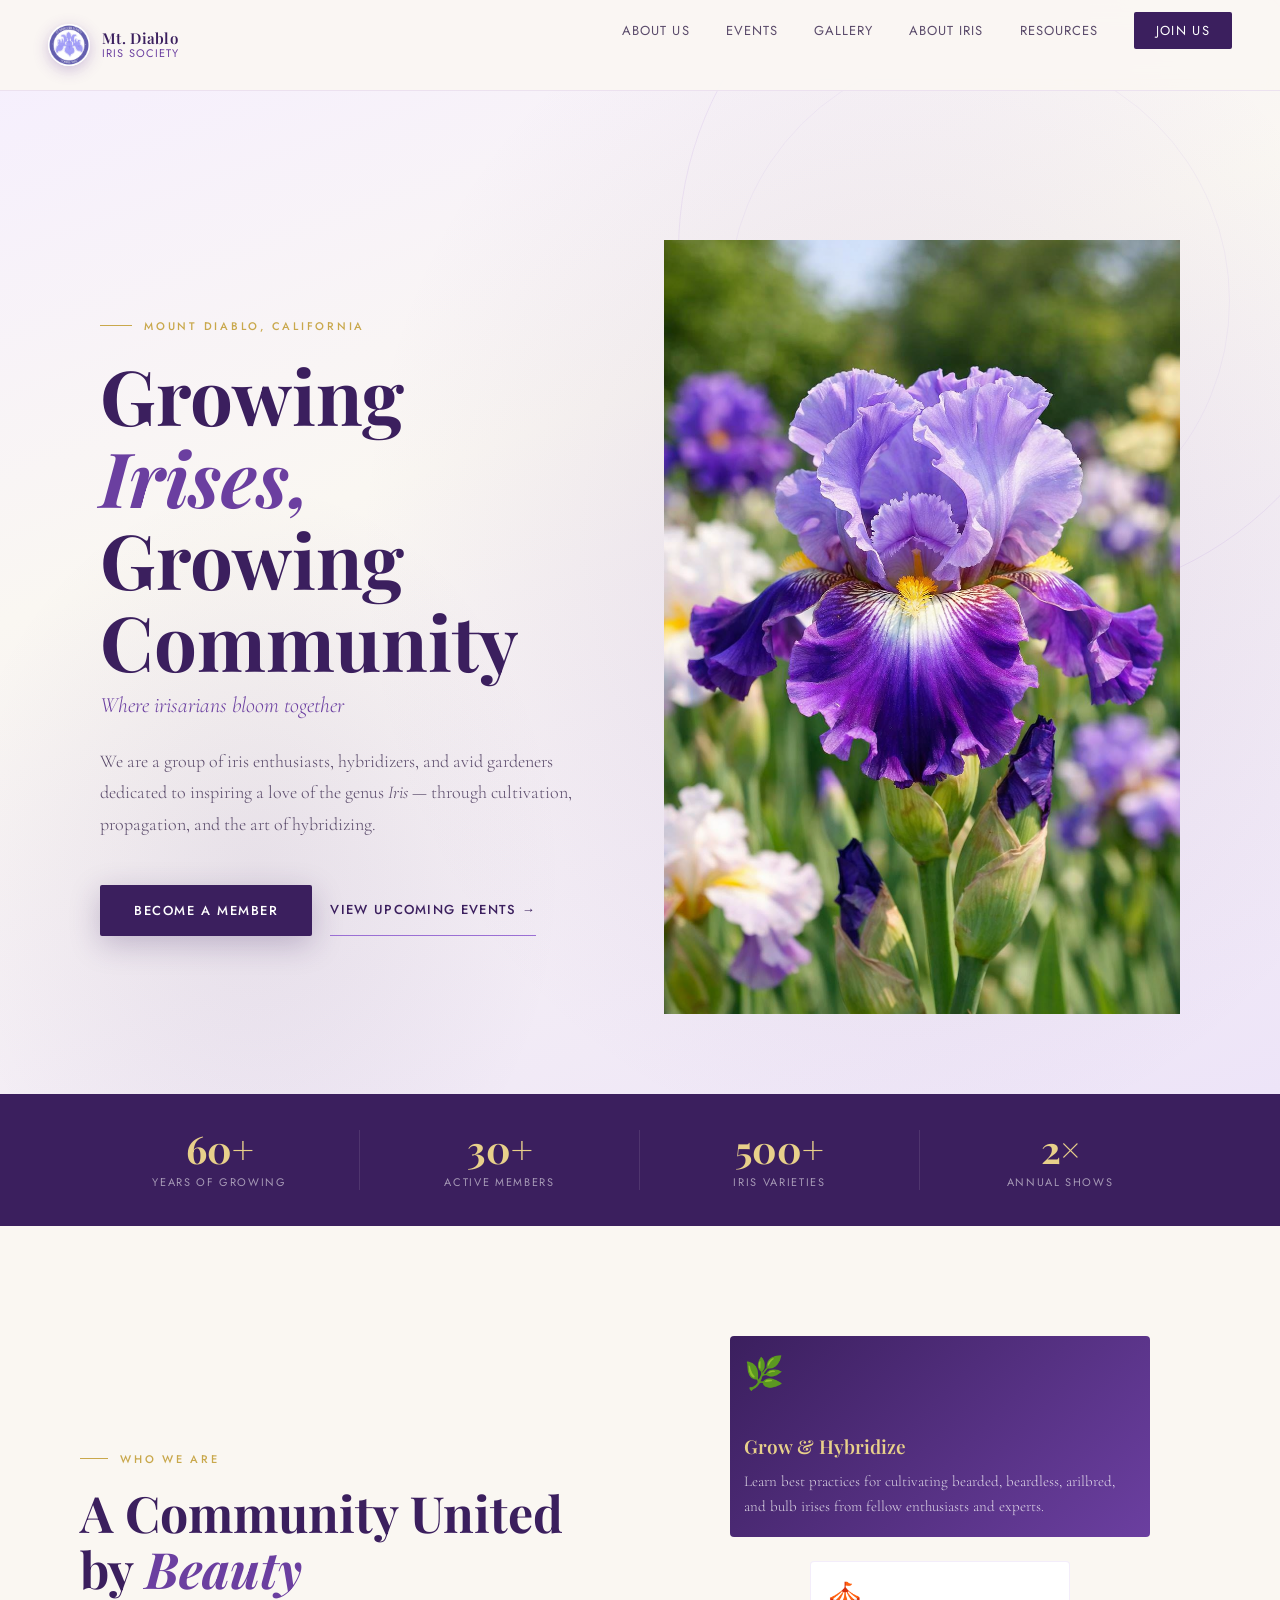
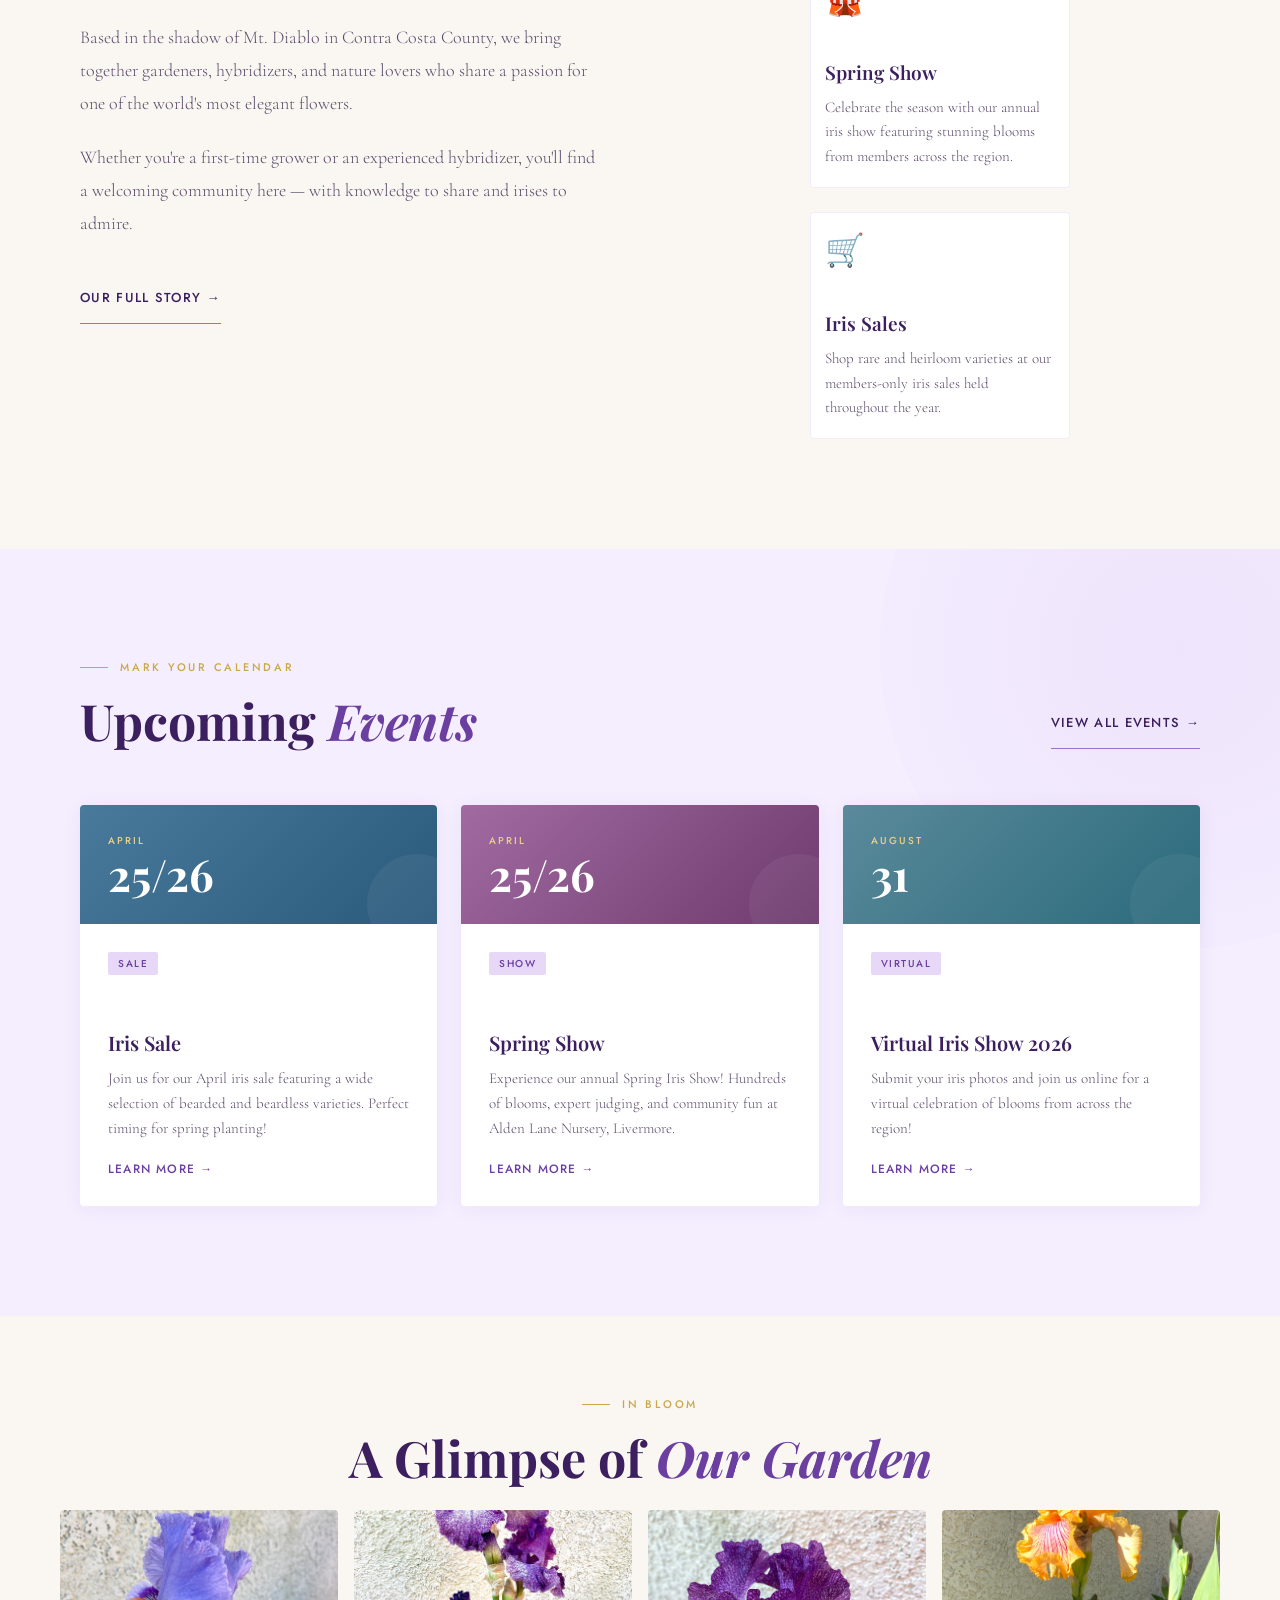
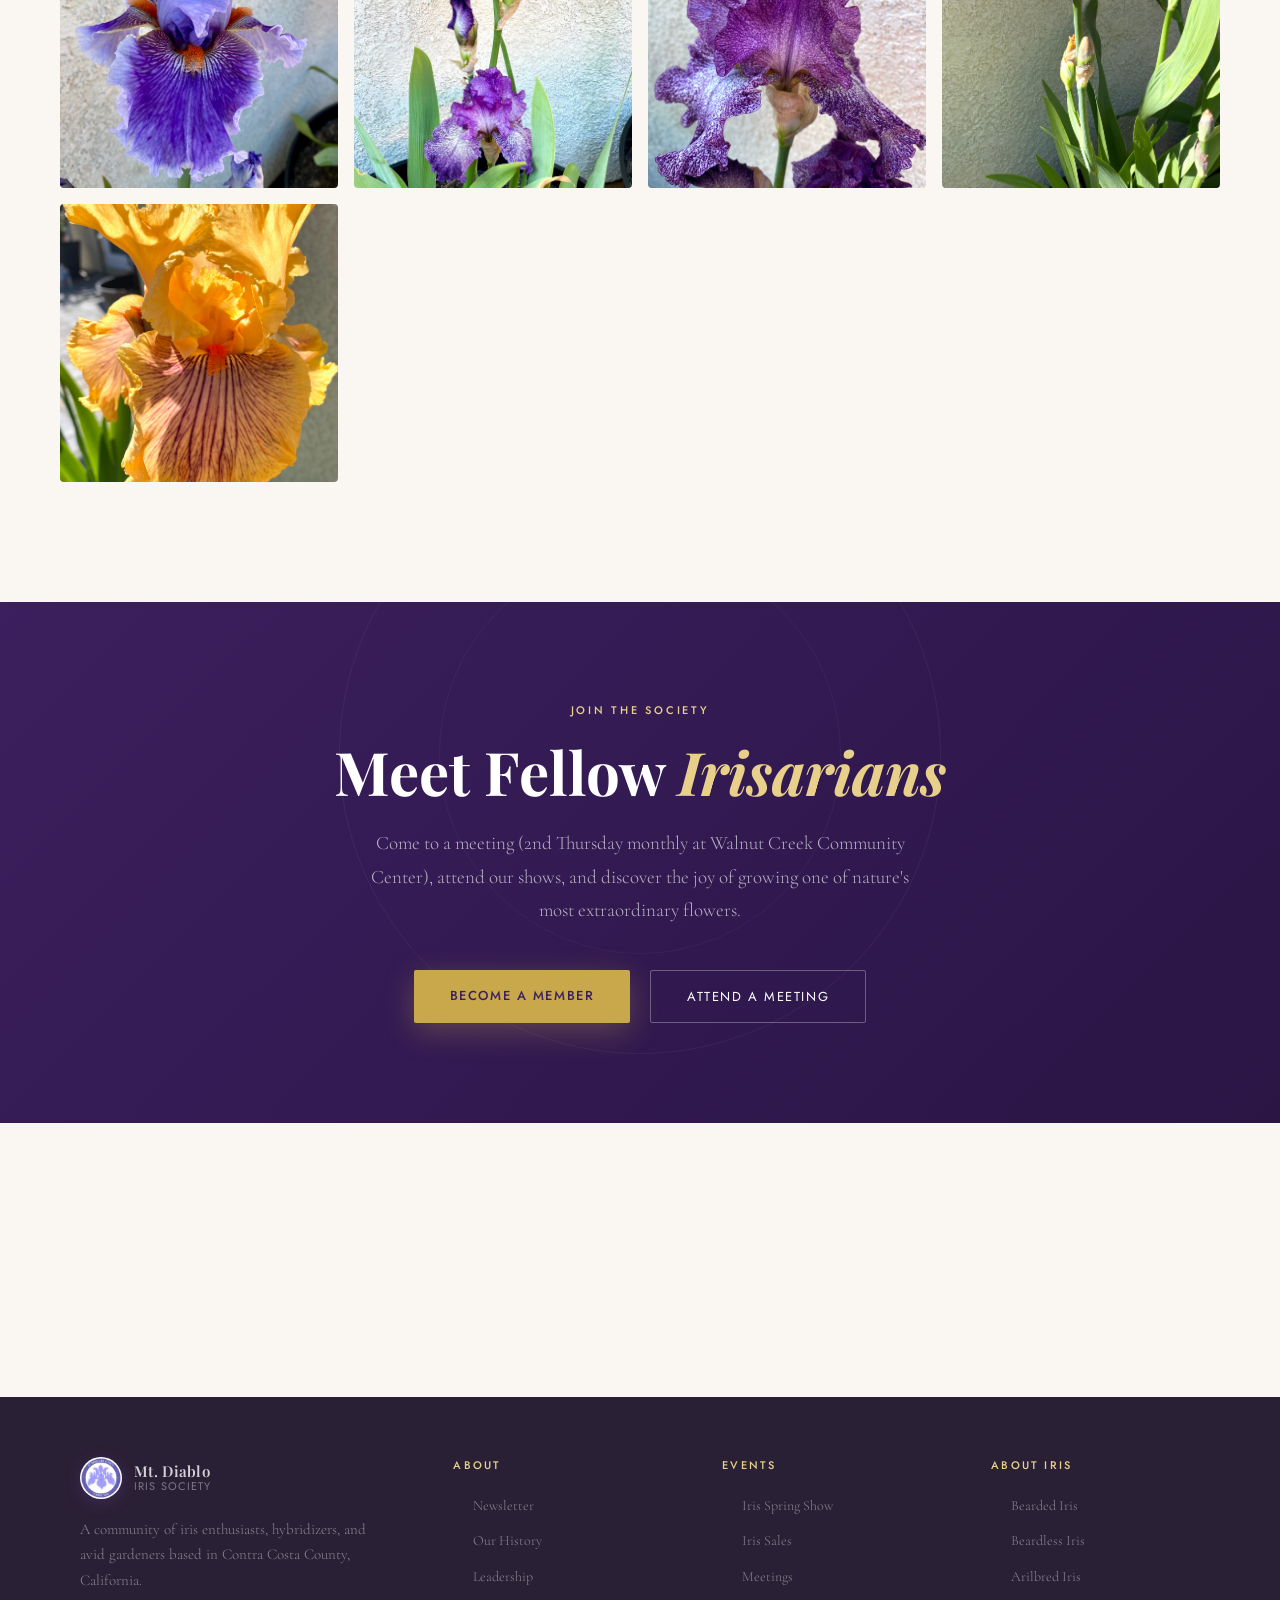
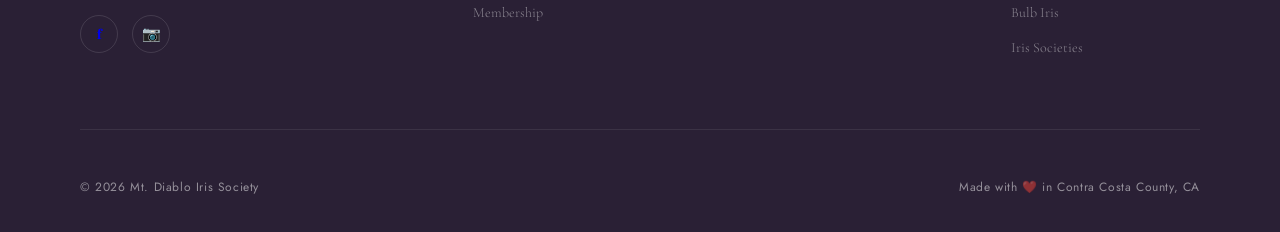
==== commit 47dd035f: "replacing aladen" ====
--- a/index.html
+++ b/index.html
@@ -54,7 +54,7 @@
 
     <!-- HERO VISUAL (correct container) -->
       <div class="hero-visual">
-         <img src="images/alden.png" alt="Iris bloom">
+         <img src="images/first.png" alt="Iris bloom">
       </div>
   </div>
 </section>
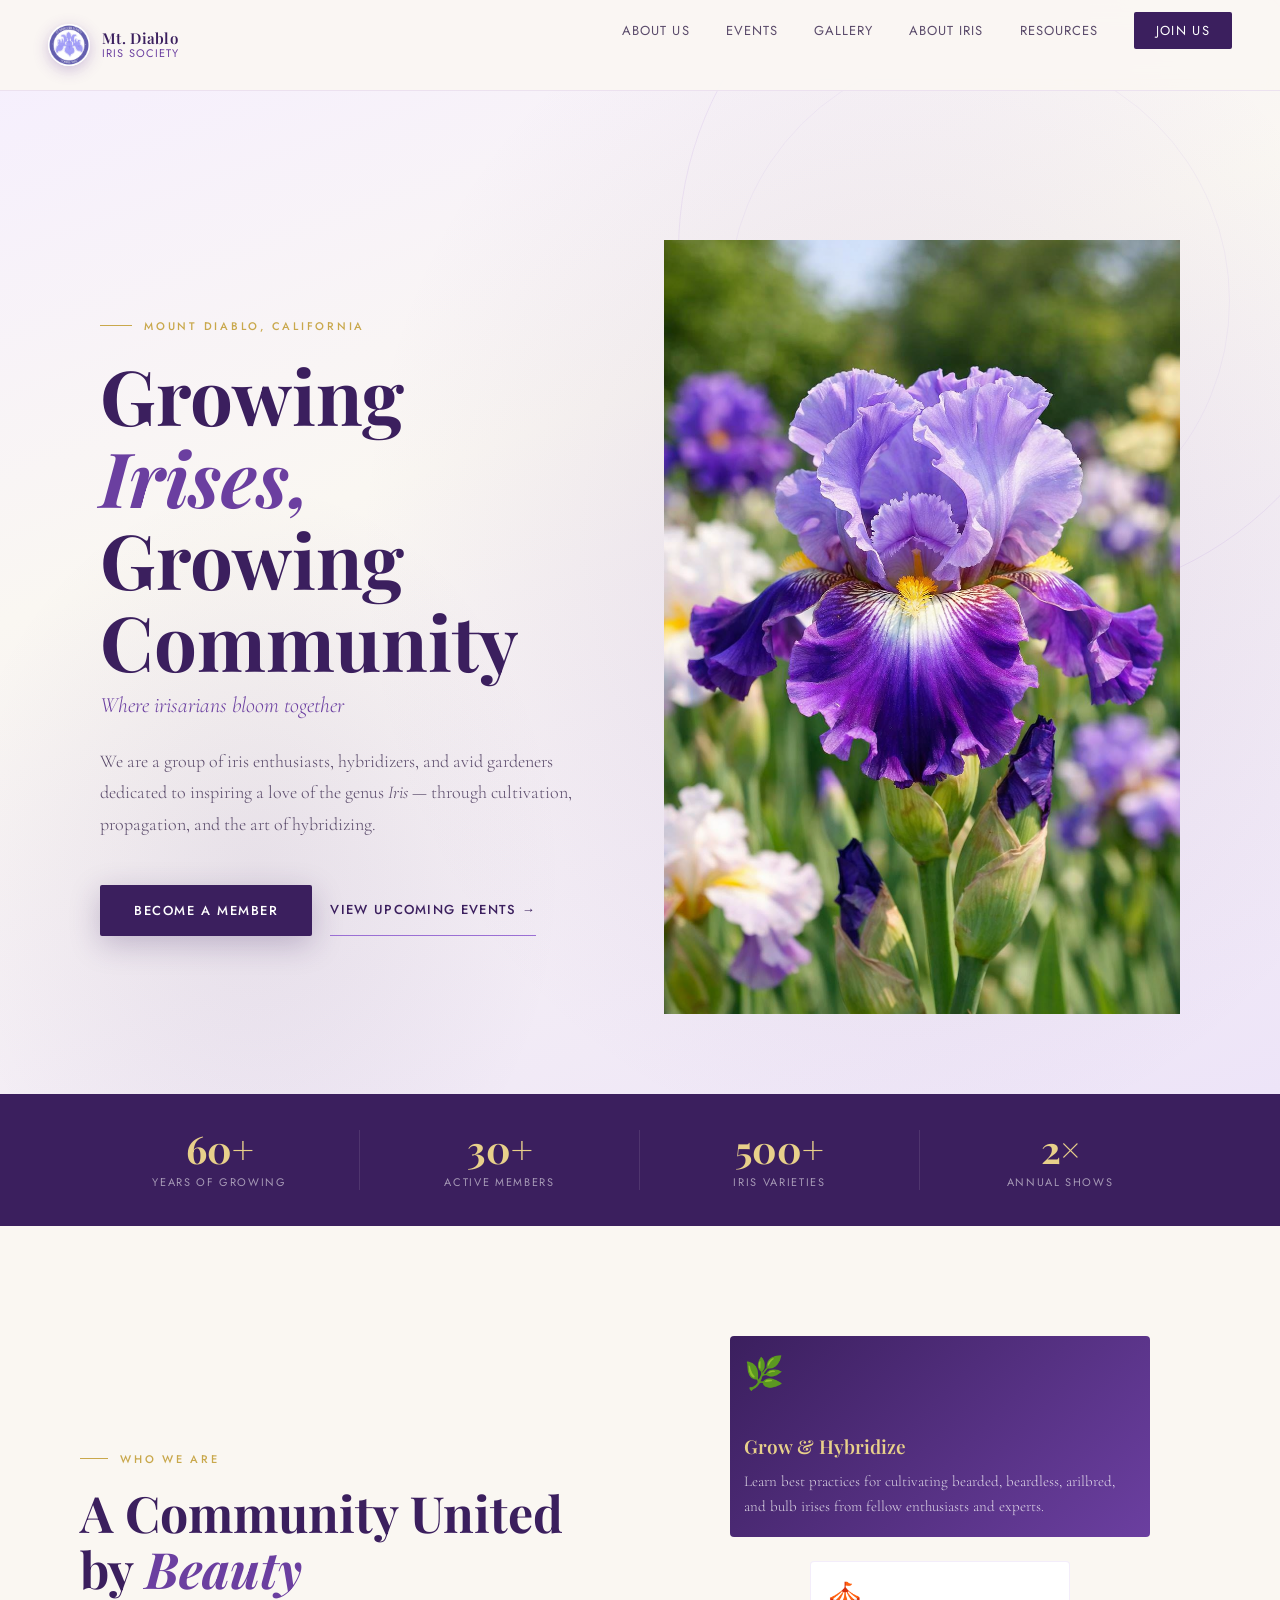
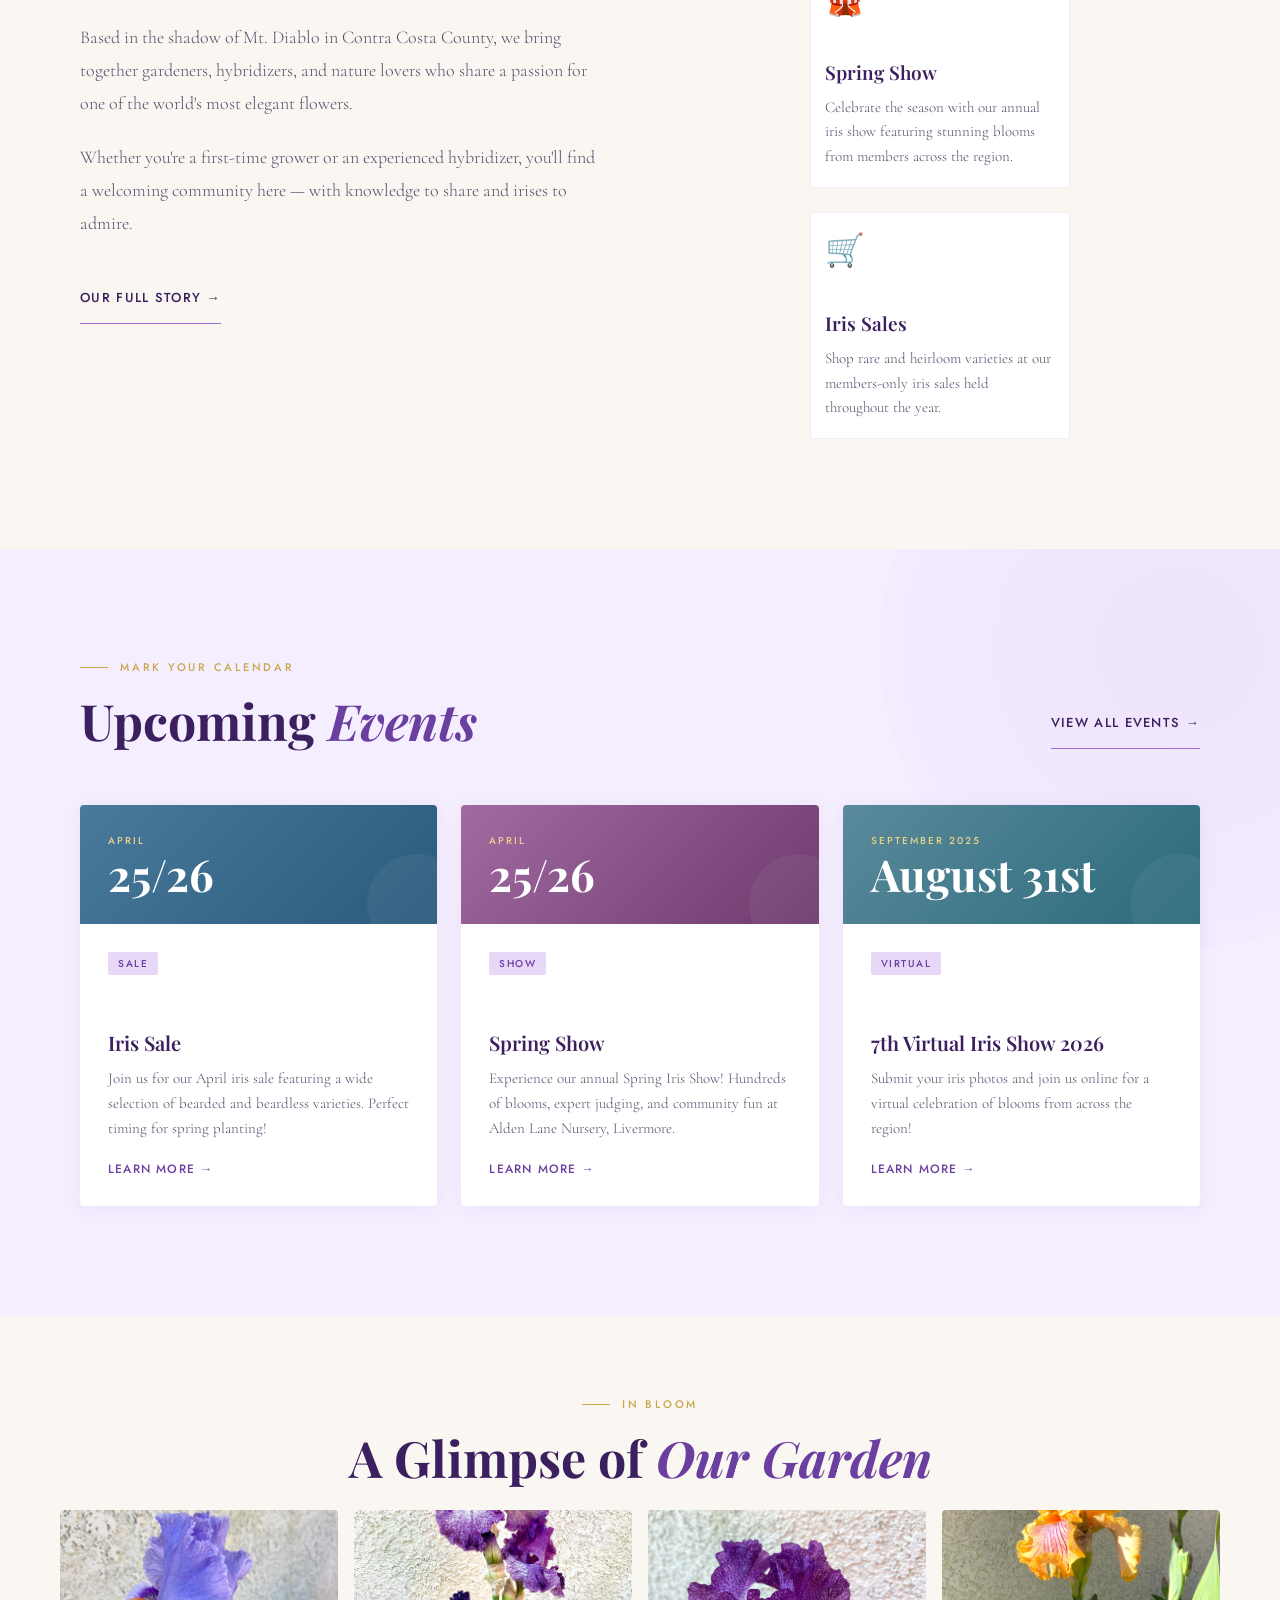
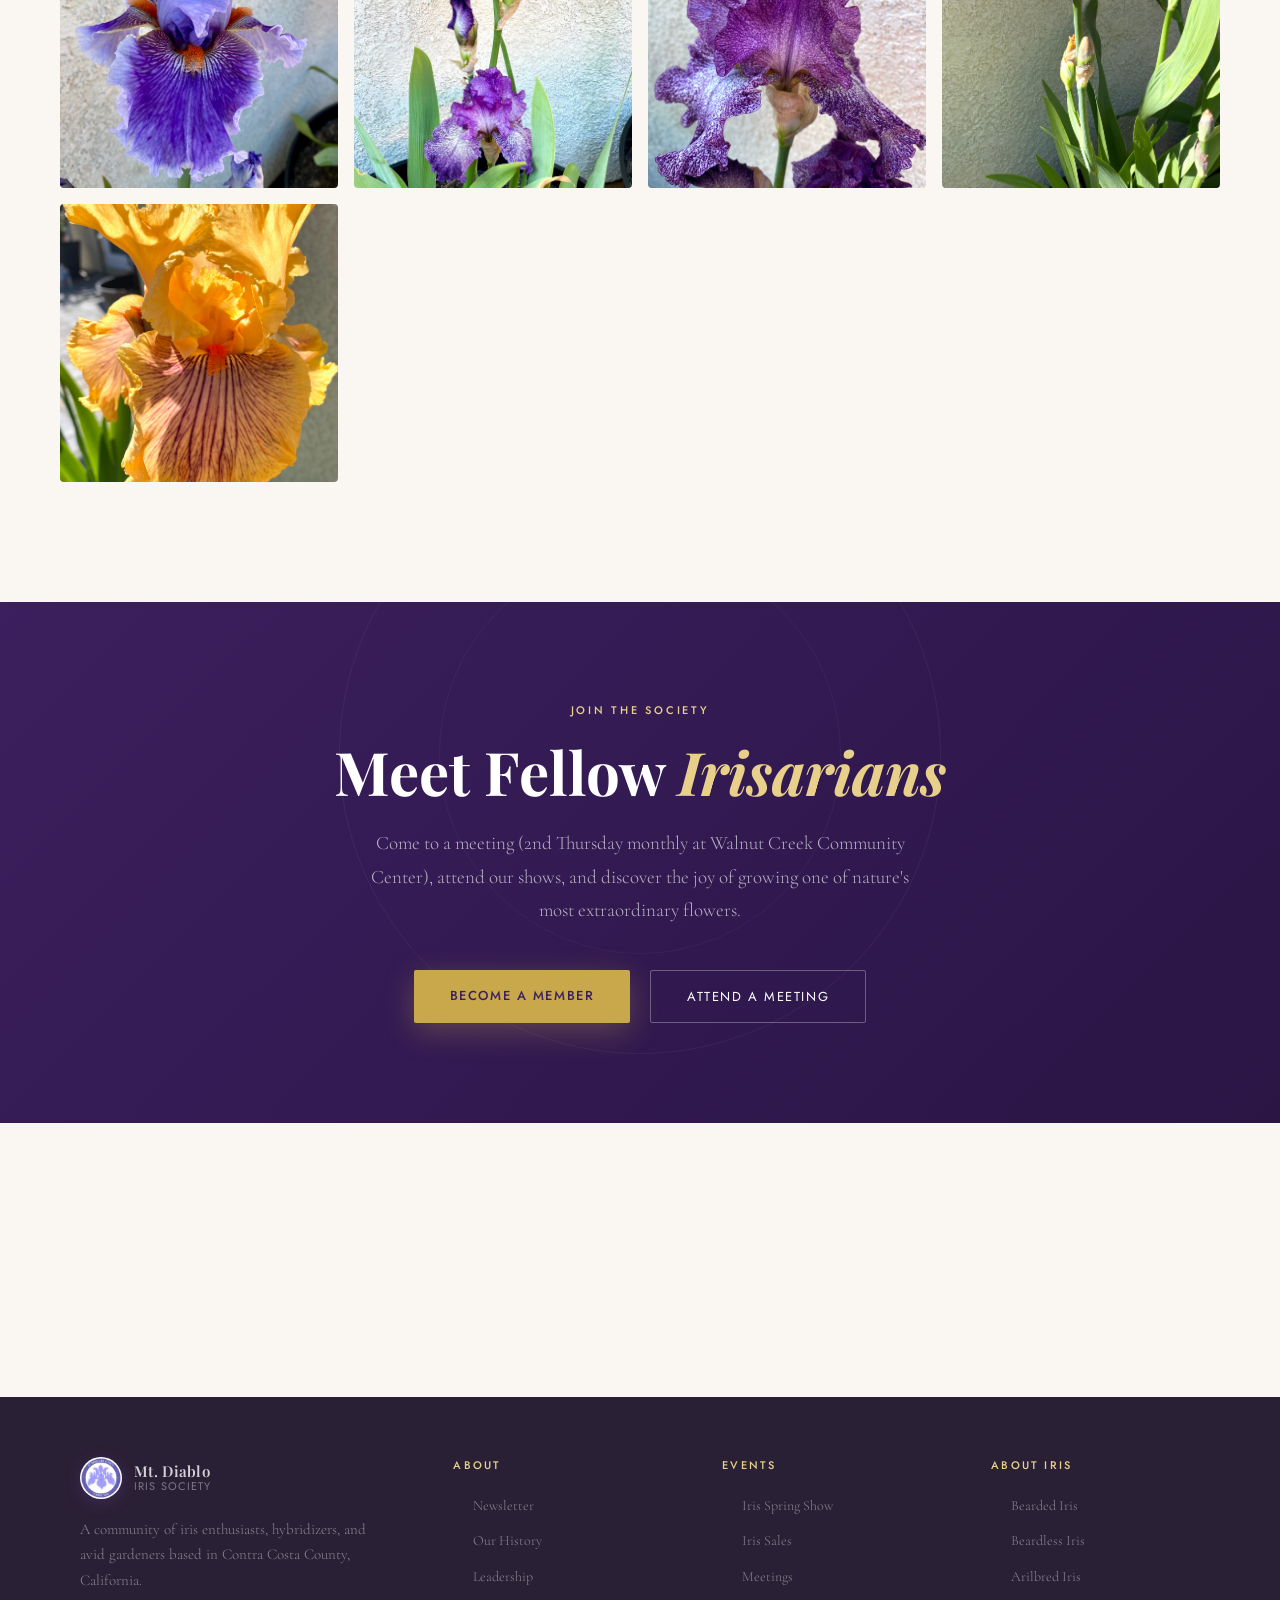
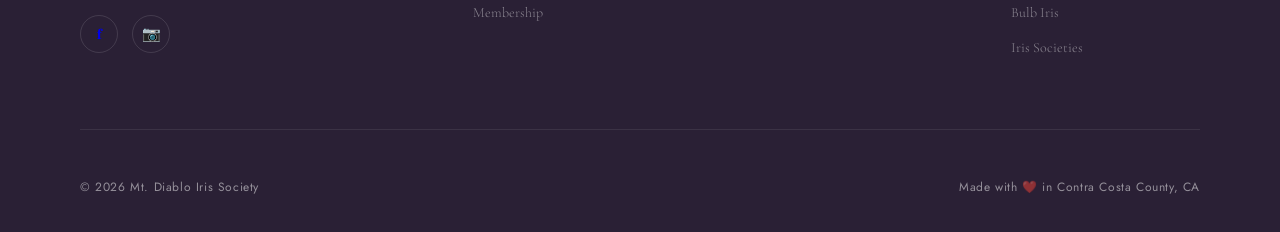
==== commit 19b6f2c8: "show" ====
--- a/index.html
+++ b/index.html
@@ -156,12 +156,12 @@
       </div>
       <div class="event-card reveal">
         <div class="event-header" style="background: linear-gradient(135deg, #5a8a9b, #2a6a7b)">
-          <div class="event-month">August</div>
-          <div class="event-date">31</div>
+          <div class="event-month">September 2025</div>
+          <div class="event-date">August 31st</div>
         </div>
         <div class="event-body">
           <span class="event-tag">Virtual</span>
-          <h3 class="event-title">Virtual Iris Show 2026</h3>
+          <h3 class="event-title">7th Virtual Iris Show 2026</h3>
           <p class="event-desc">Submit your iris photos and join us online for a virtual celebration of blooms from across the region!</p>
           <a href="pages/virtual-iris-show-2026.html" class="event-link">Learn More →</a>
         </div>
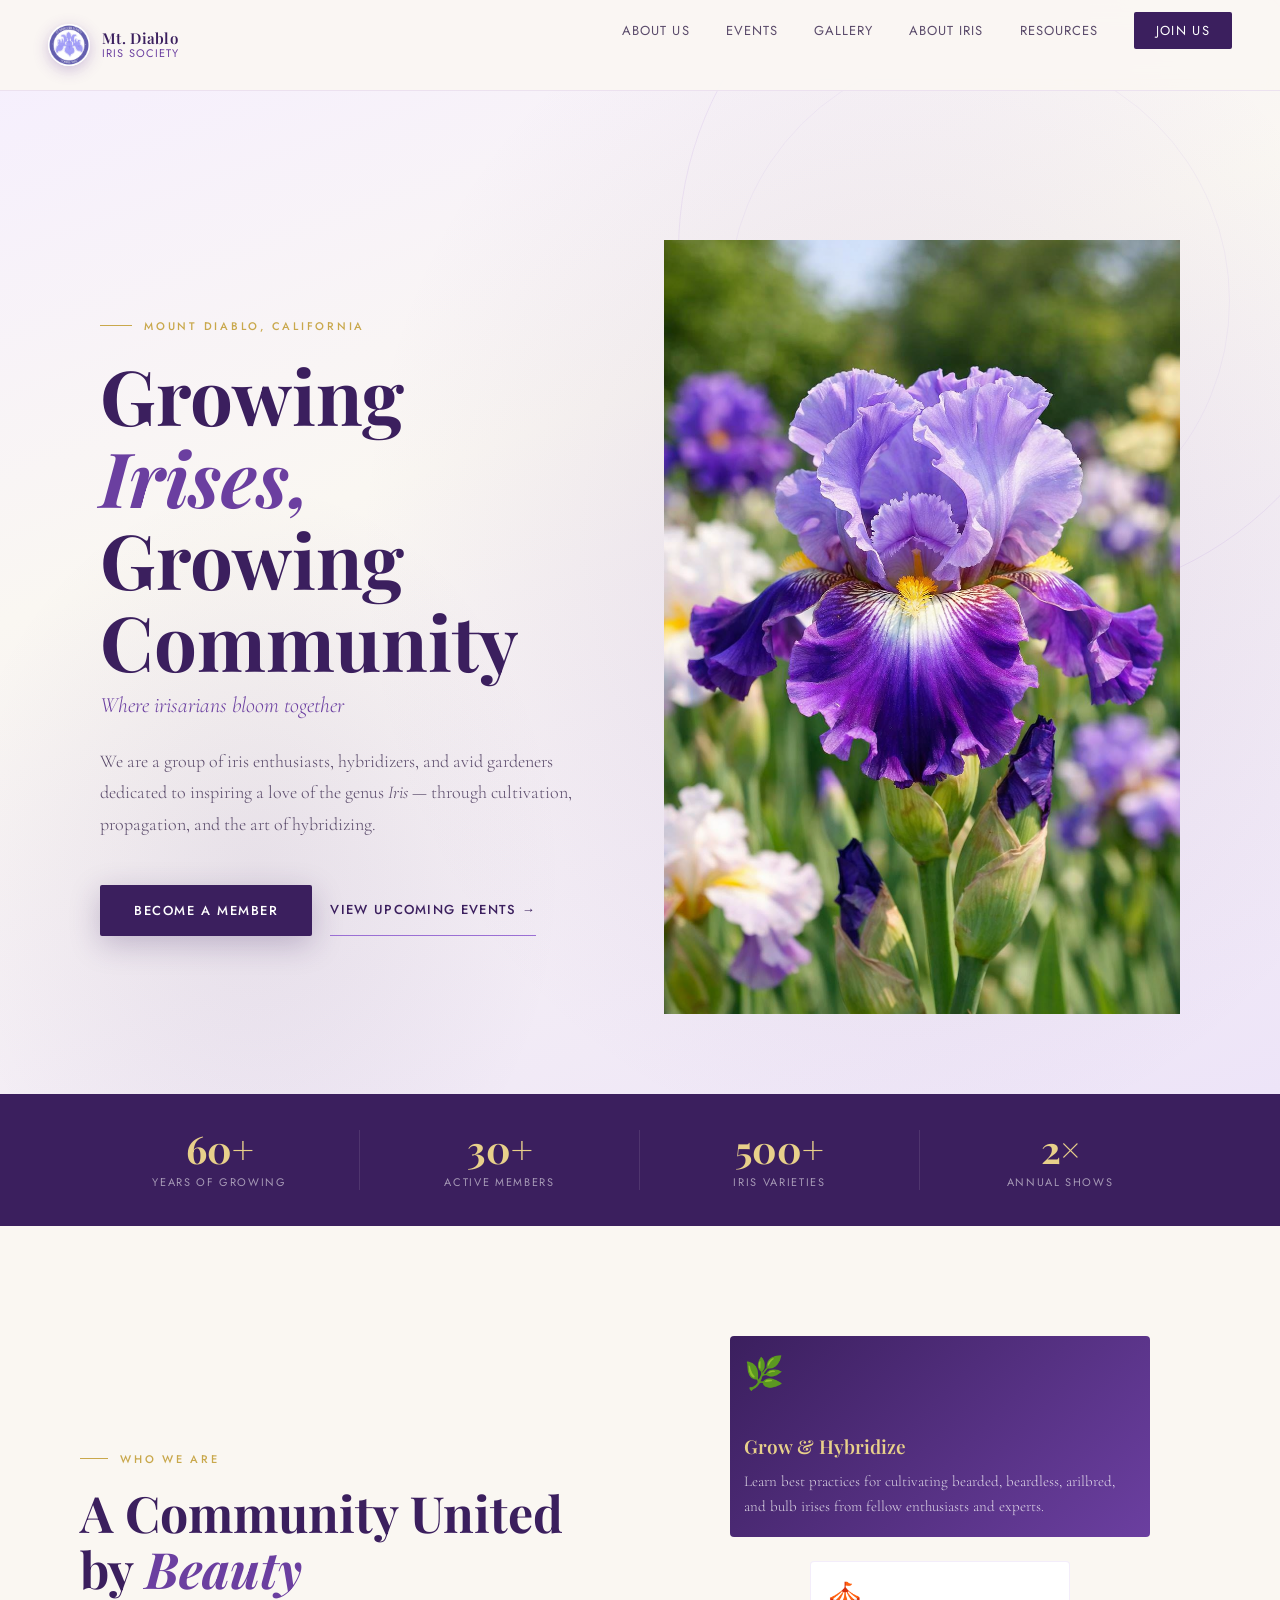
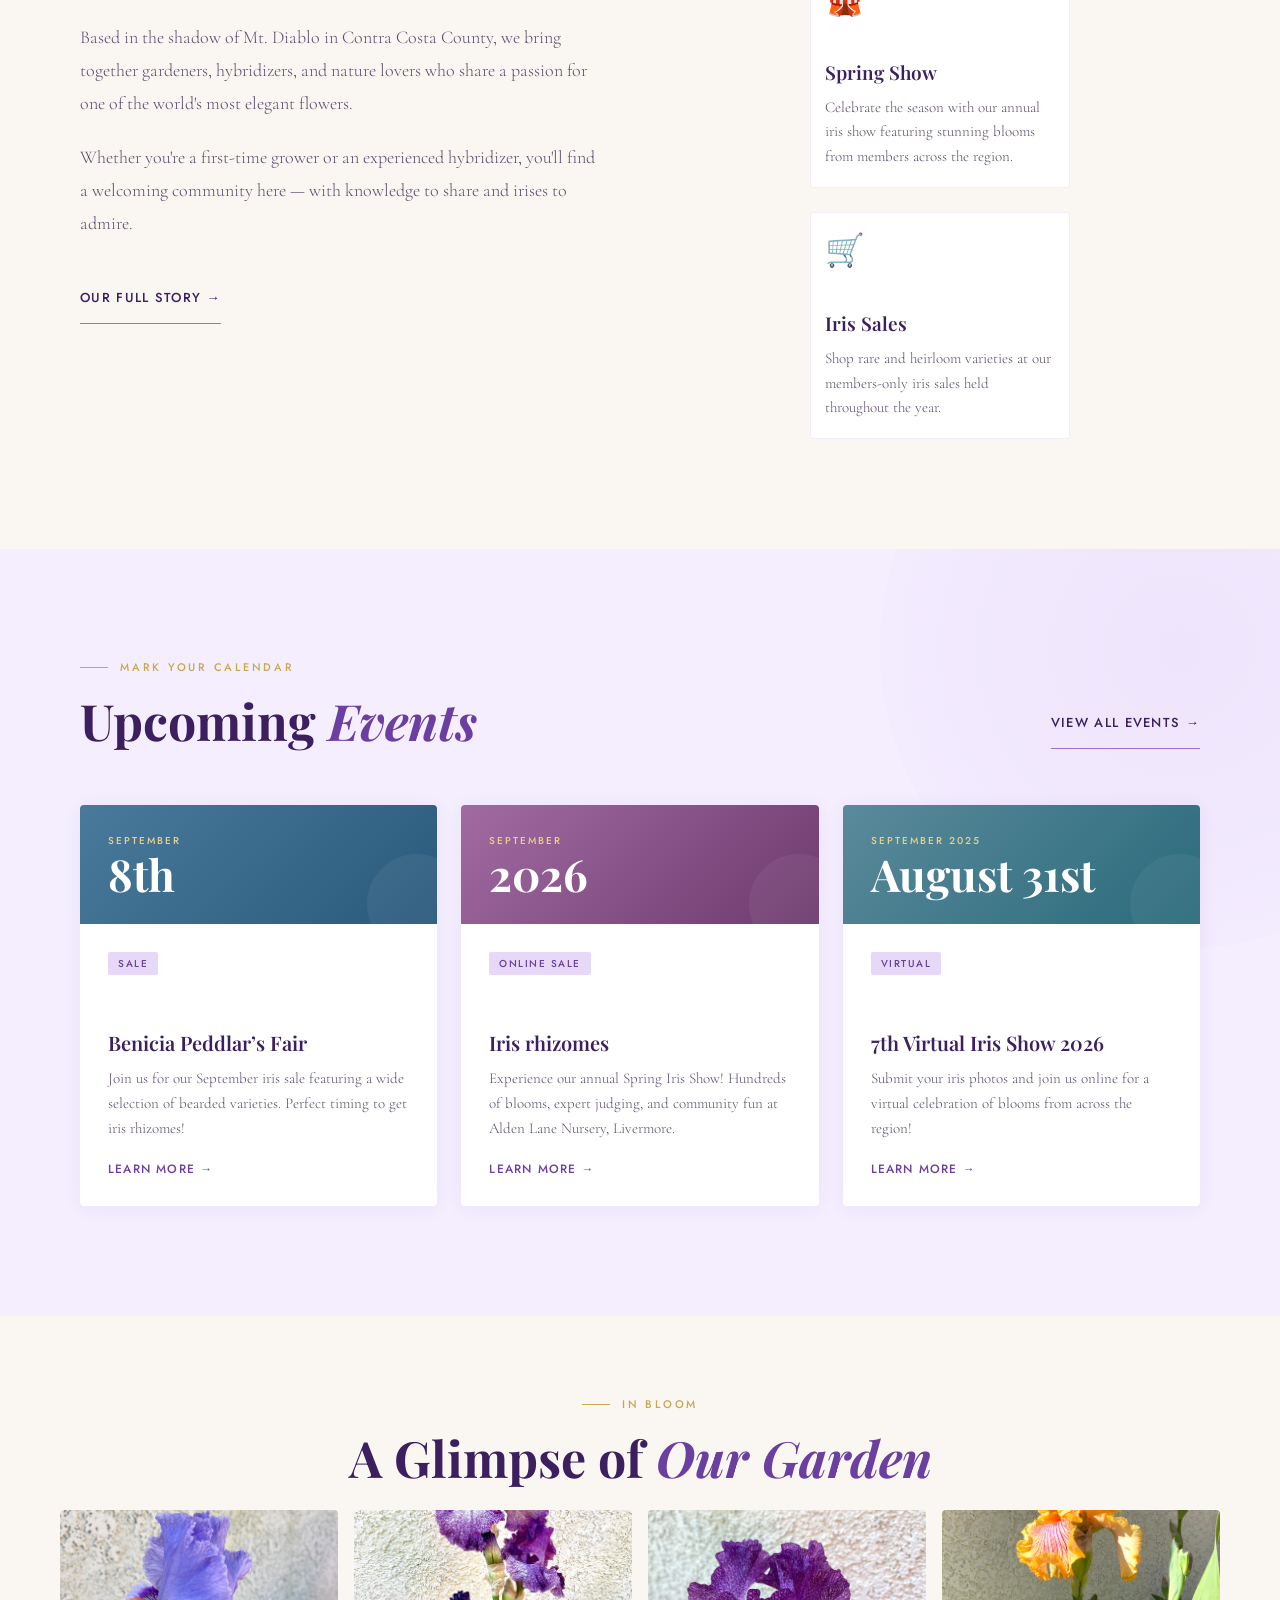
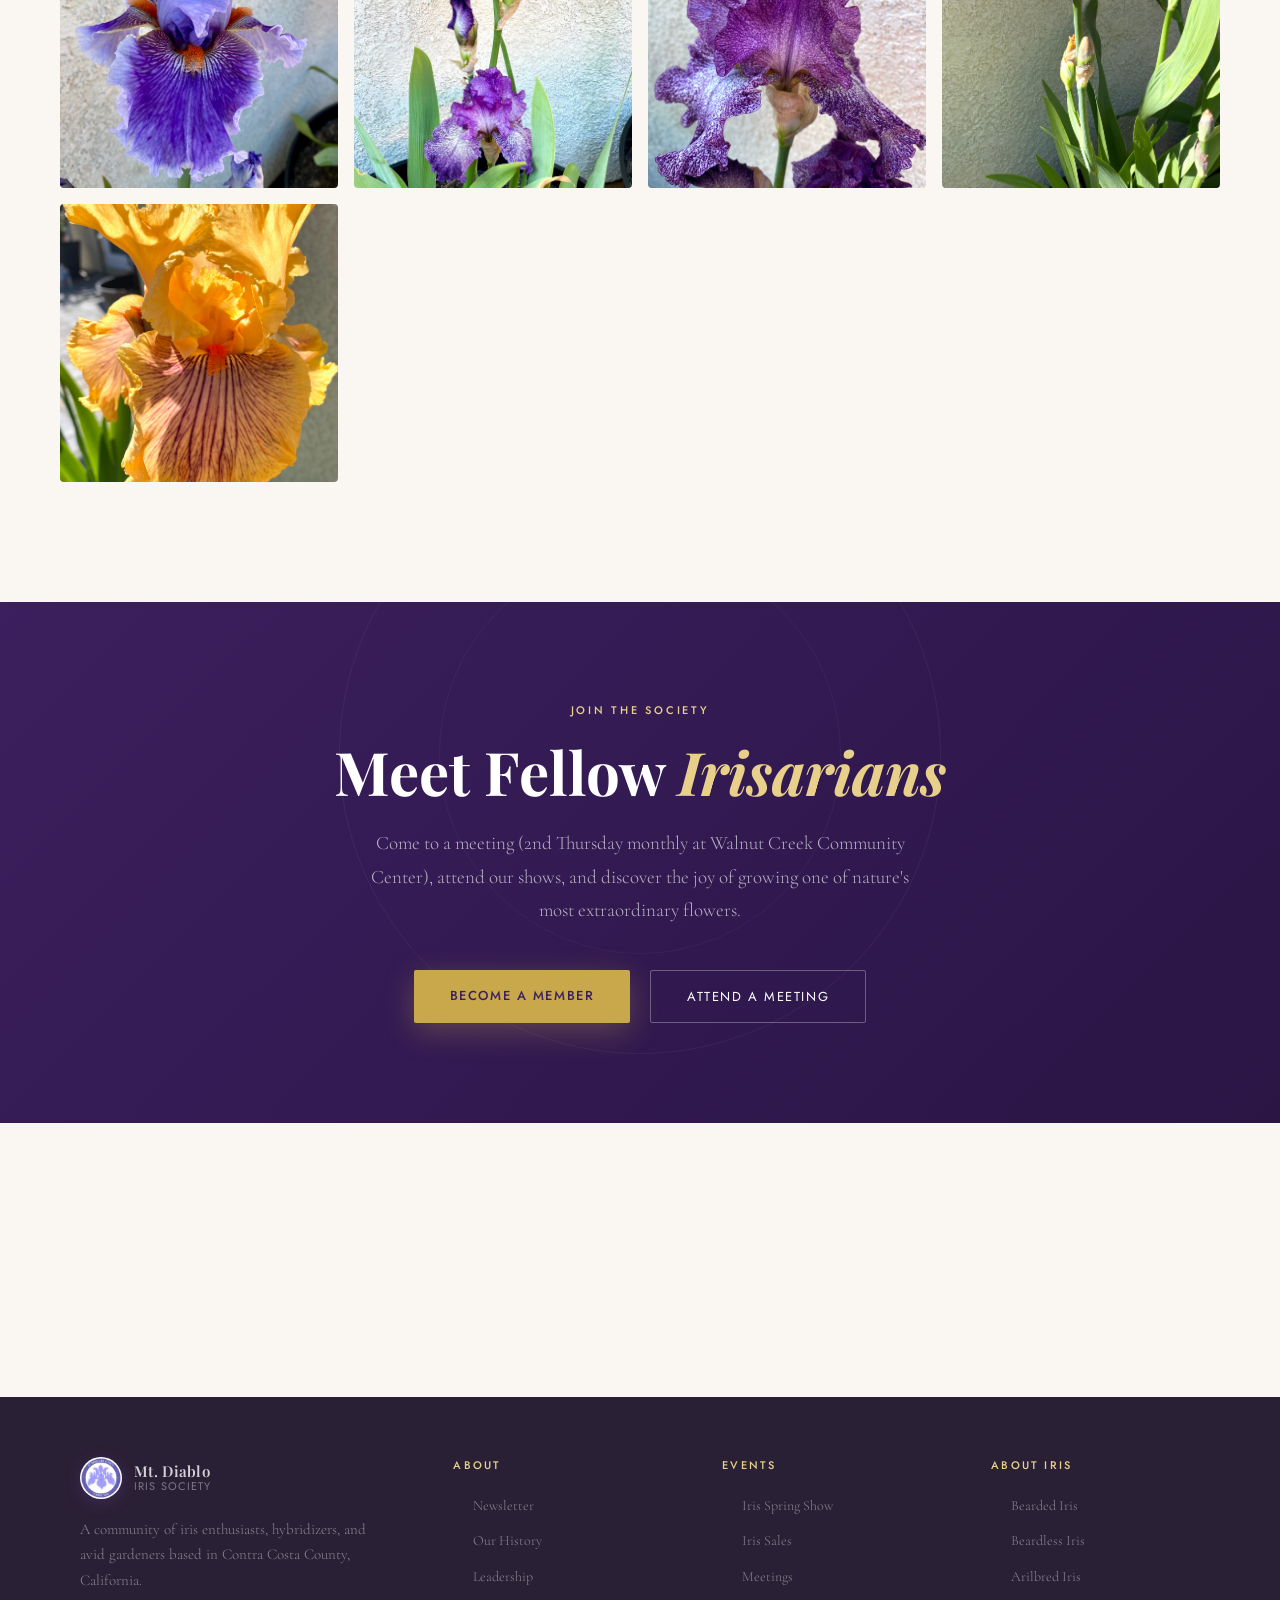
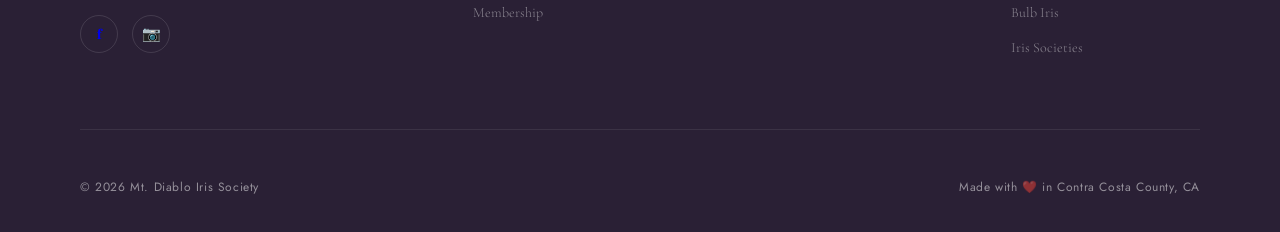
==== commit 1714cb5c: "sale" ====
--- a/index.html
+++ b/index.html
@@ -132,24 +132,24 @@
     <div class="events-grid">
       <div class="event-card reveal">
         <div class="event-header" style="background: linear-gradient(135deg, #4a7a9b, #2a5a7b)">
-          <div class="event-month">April</div>
-          <div class="event-date">25/26</div>
+          <div class="event-month">September</div>
+          <div class="event-date">8th</div>
         </div>
         <div class="event-body">
           <span class="event-tag">Sale</span>
-          <h3 class="event-title">Iris Sale</h3>
-          <p class="event-desc">Join us for our April iris sale featuring a wide selection of bearded and beardless varieties. Perfect timing for spring planting!</p>
-          <a href="pages/iris-sale-april-2026.html" class="event-link">Learn More →</a>
+          <h3 class="event-title">Benicia Peddlar’s Fair</h3>
+          <p class="event-desc">Join us for our September iris sale featuring a wide selection of bearded varieties. Perfect timing to get iris rhizomes!</p>
+          <a href="pages/iris-sale-september-2025.html" class="event-link">Learn More →</a>
         </div>
       </div>
       <div class="event-card reveal">
         <div class="event-header" style="background: linear-gradient(135deg, #a16ba1, #6e3b6e)">
-          <div class="event-month">April</div>
-          <div class="event-date">25/26</div>
+          <div class="event-month">September</div>
+          <div class="event-date">2026</div>
         </div>
         <div class="event-body">
-          <span class="event-tag">Show</span>
-          <h3 class="event-title">Spring Show</h3>
+          <span class="event-tag">Online Sale</span>
+          <h3 class="event-title">Iris rhizomes</h3>
           <p class="event-desc">Experience our annual Spring Iris Show! Hundreds of blooms, expert judging, and community fun at Alden Lane Nursery, Livermore.</p>
           <a href="pages/spring-show.html" class="event-link">Learn More →</a>
         </div>
